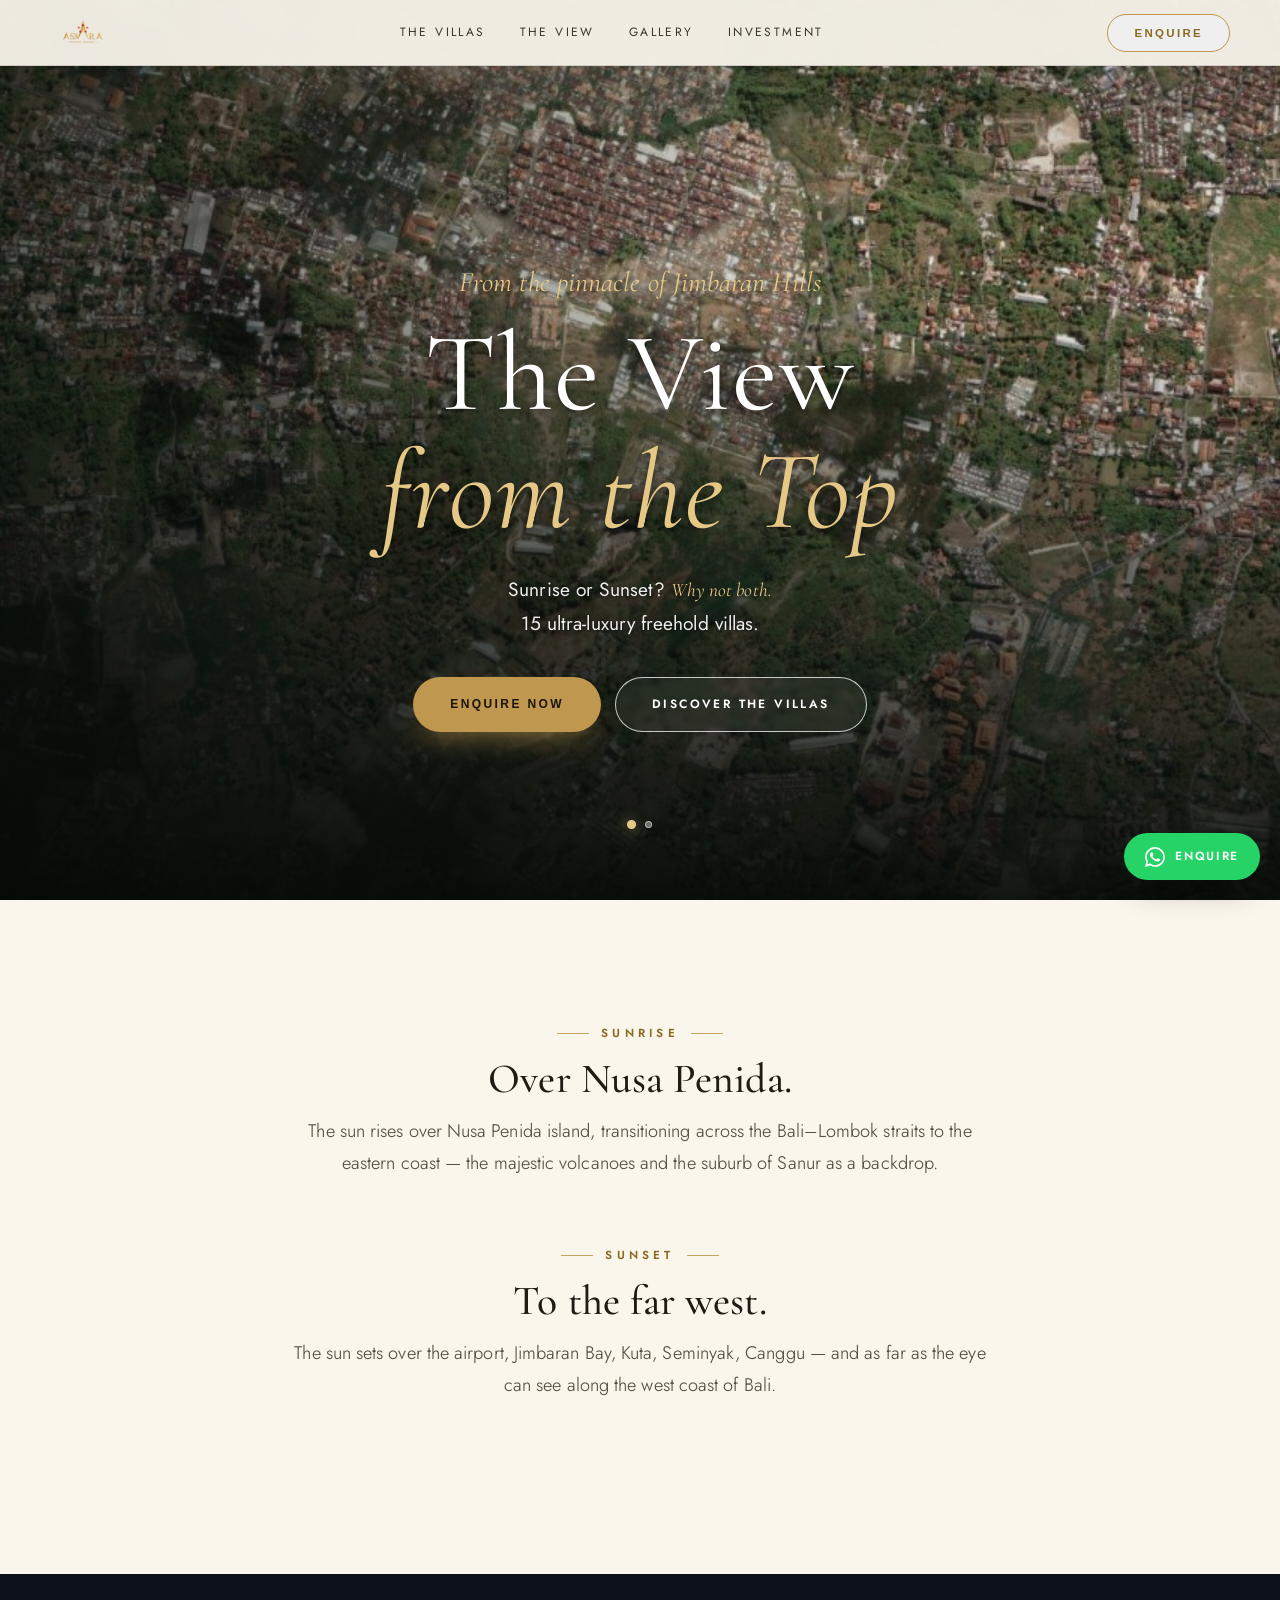
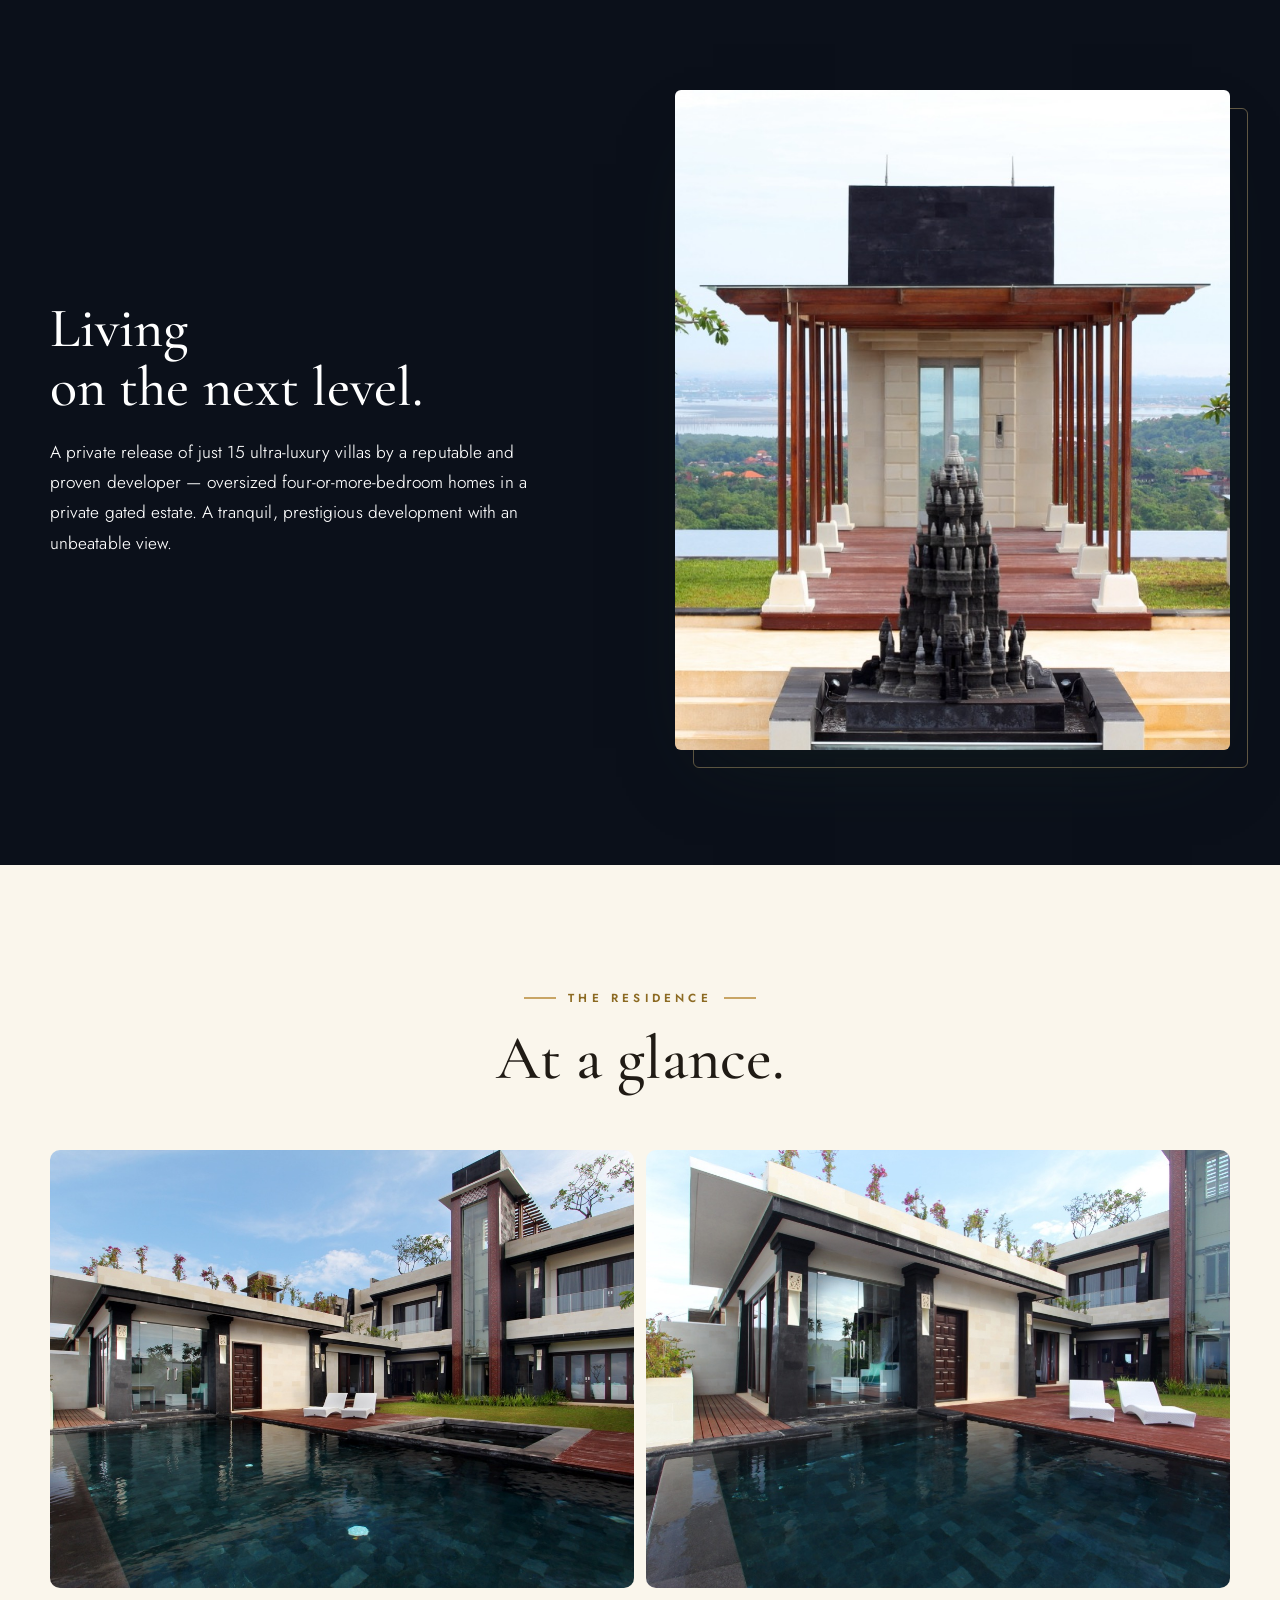
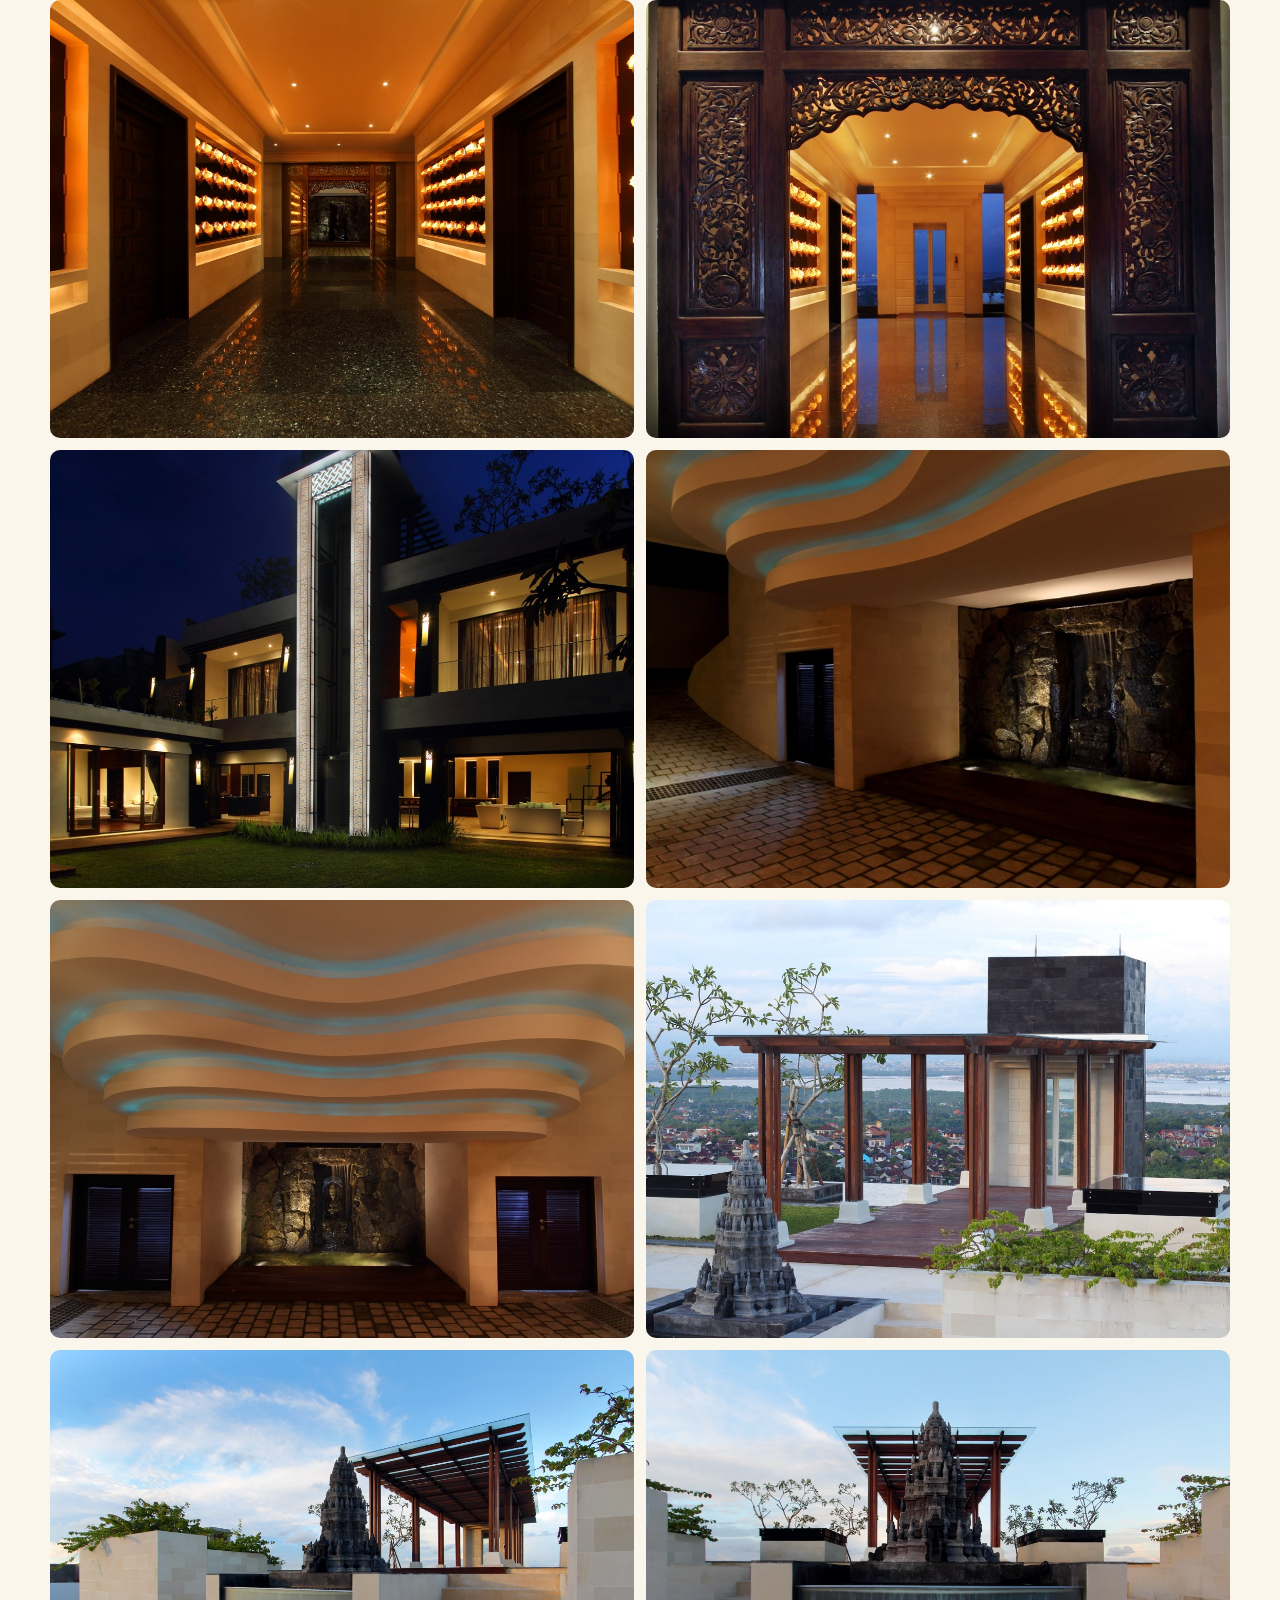
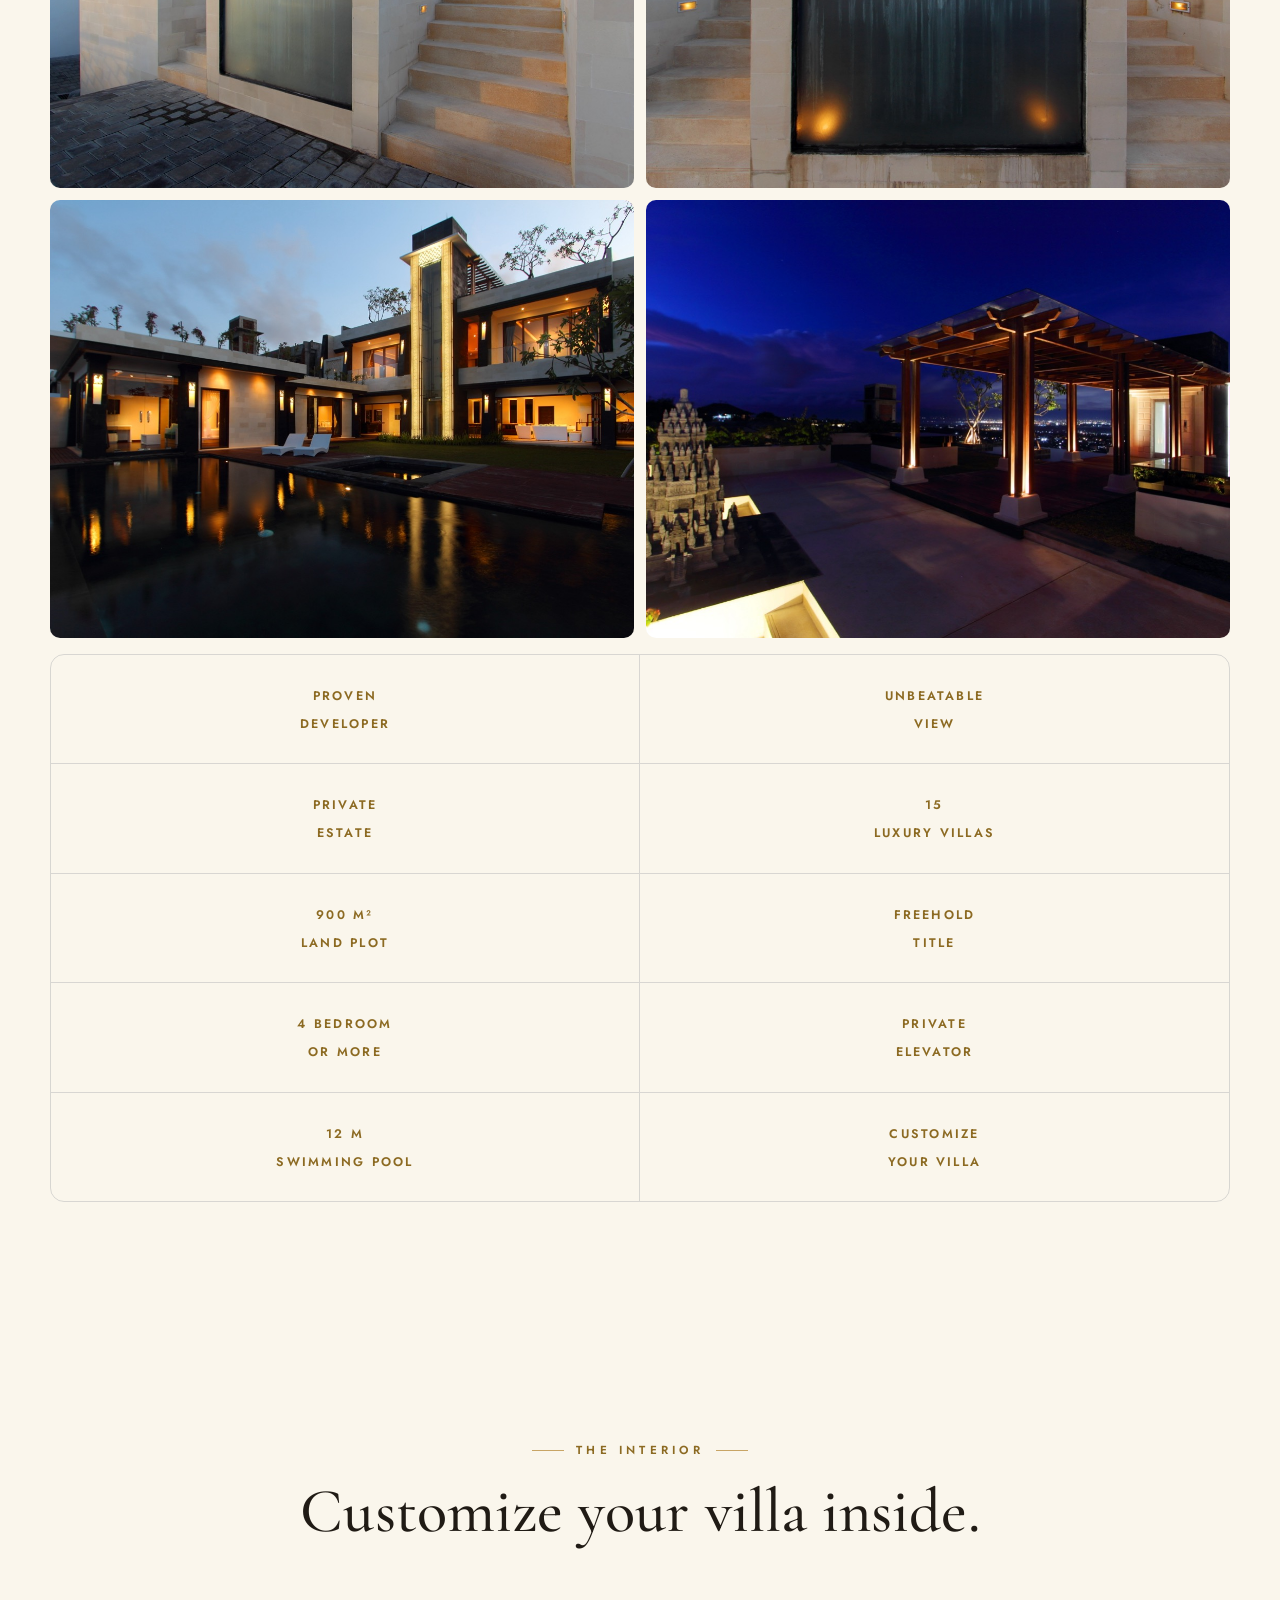
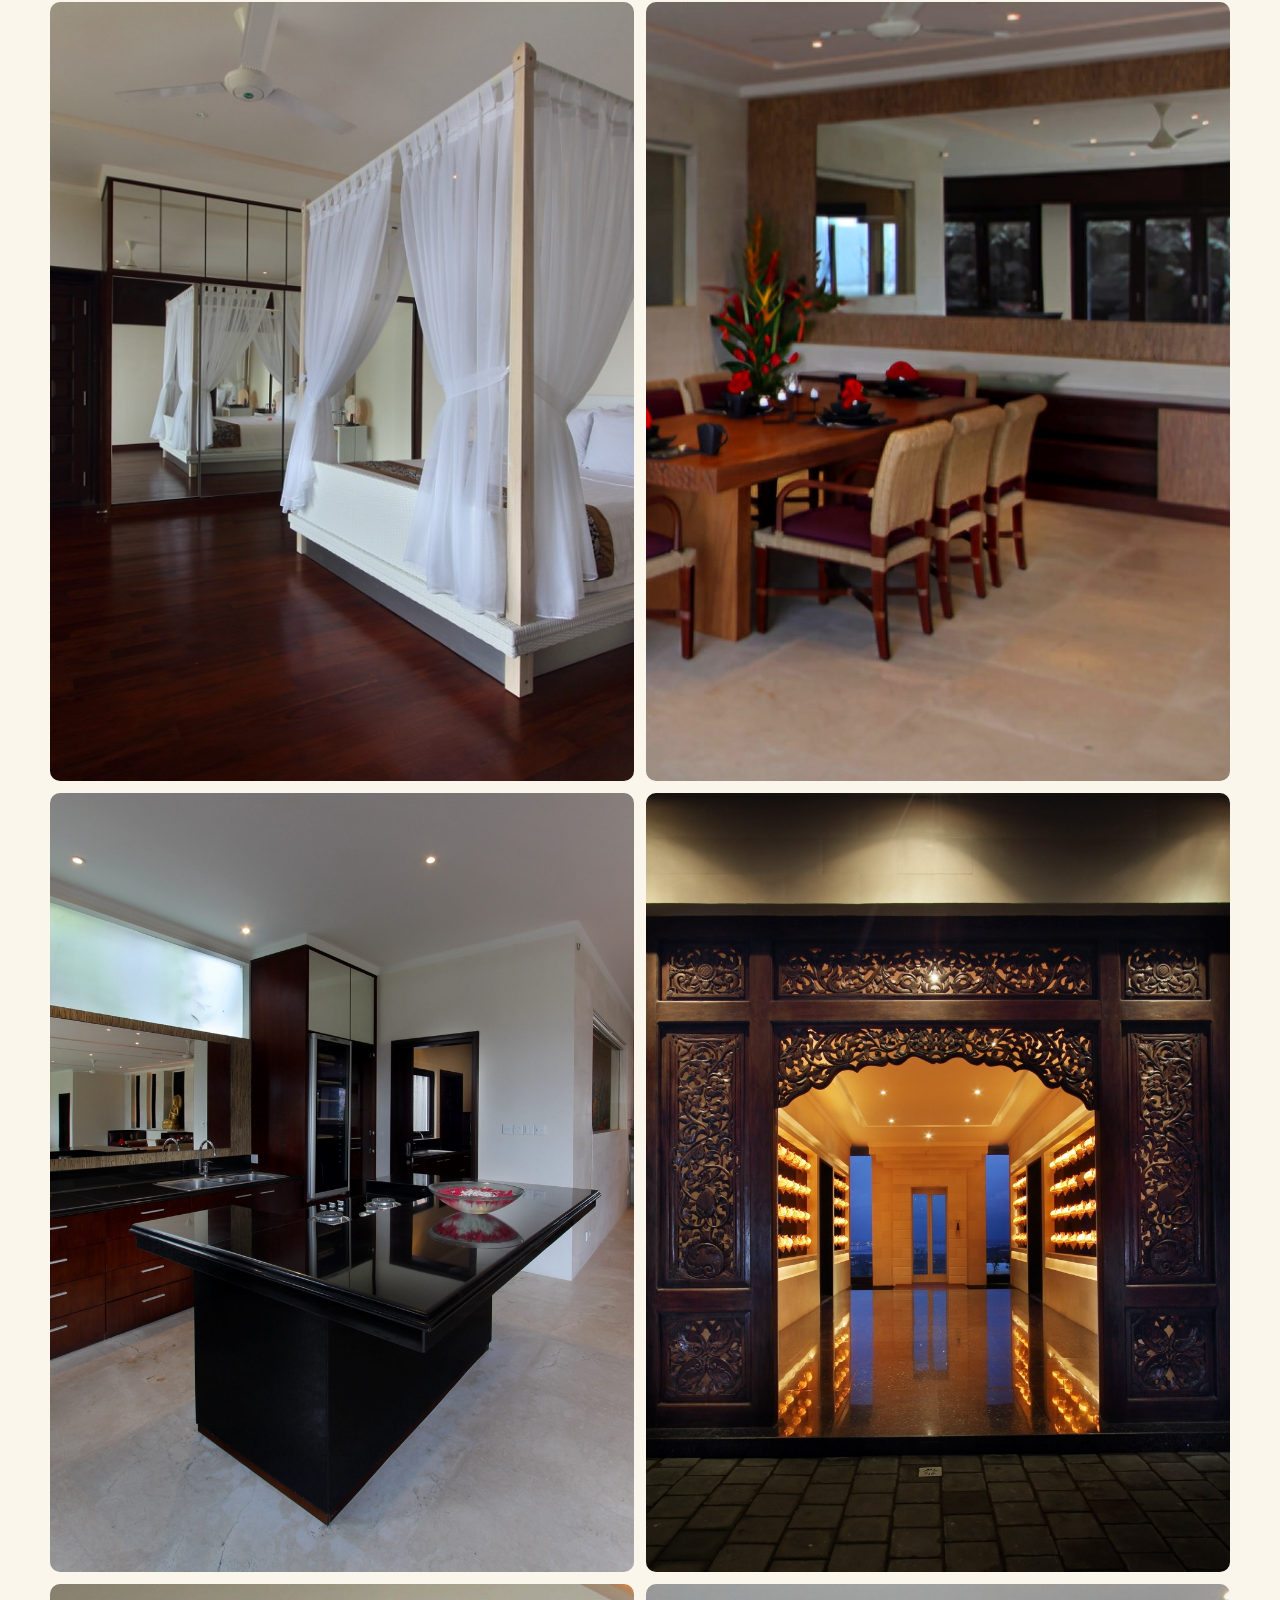
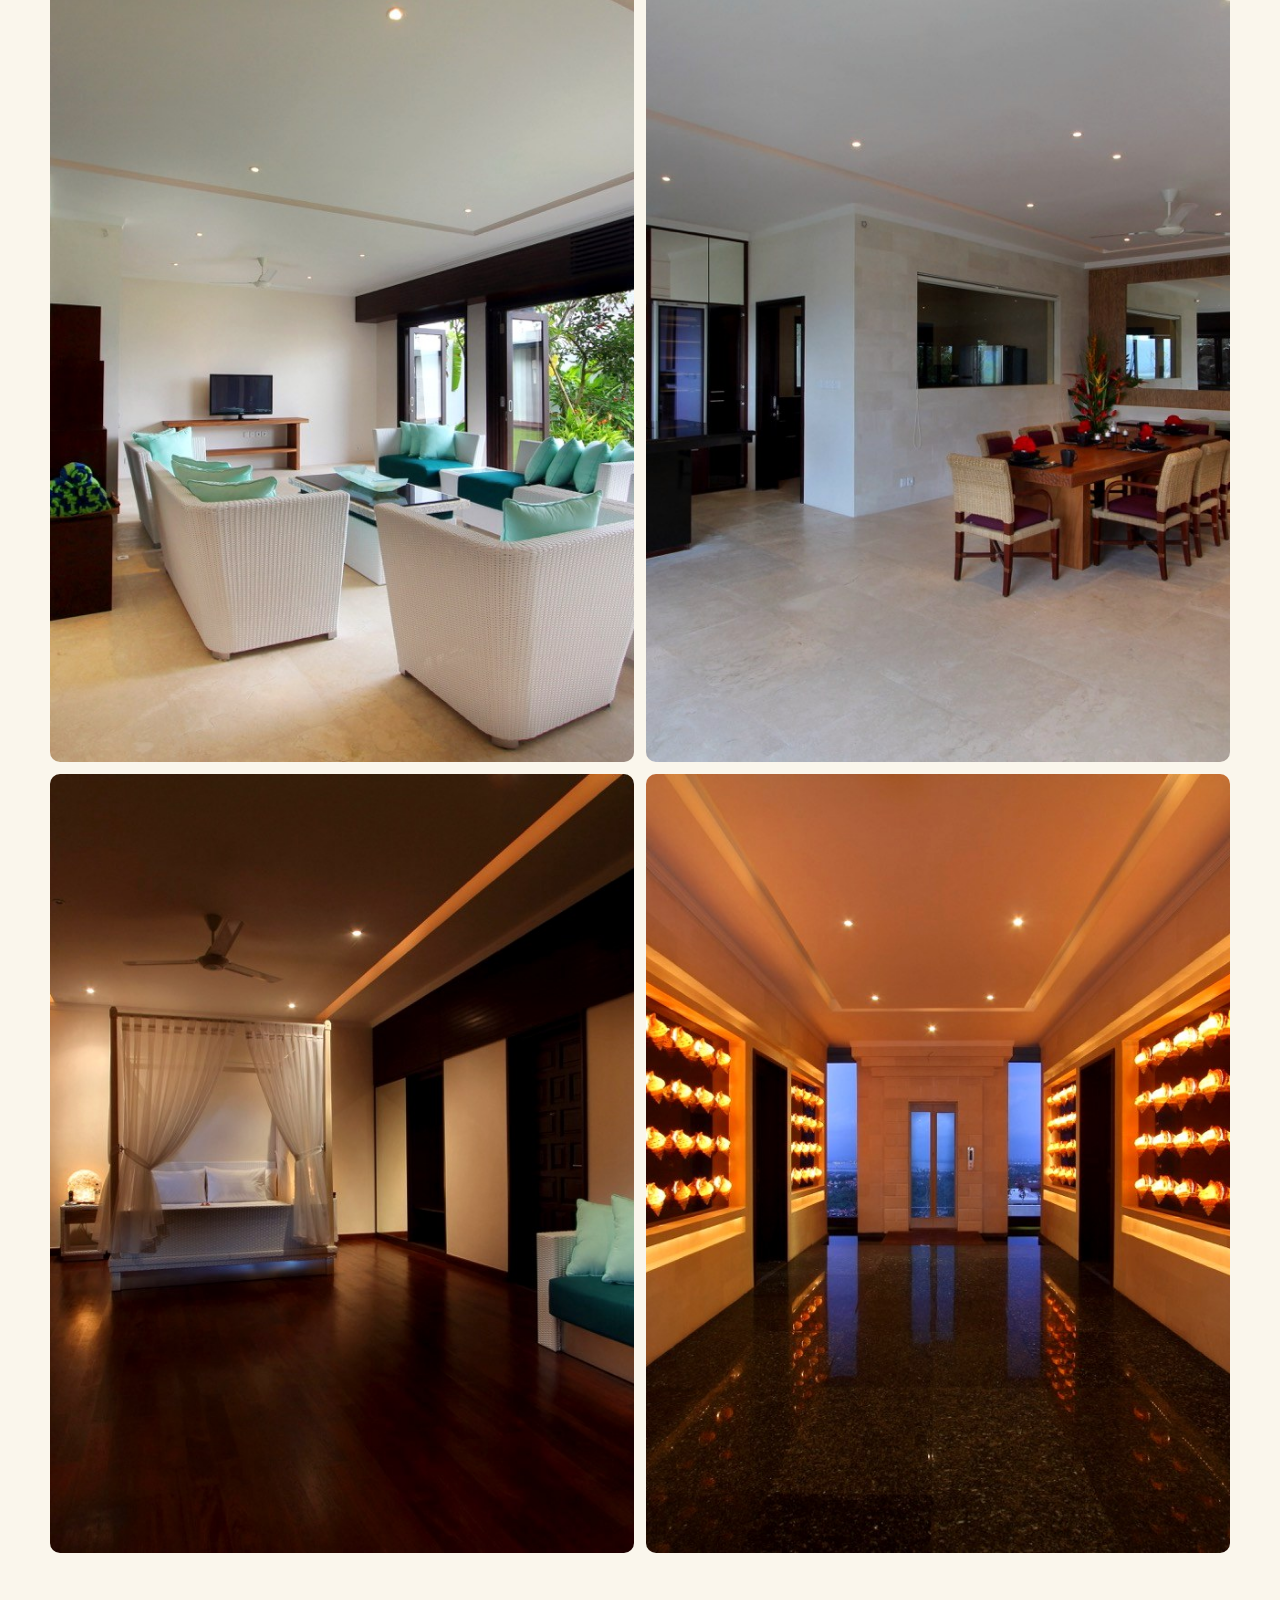
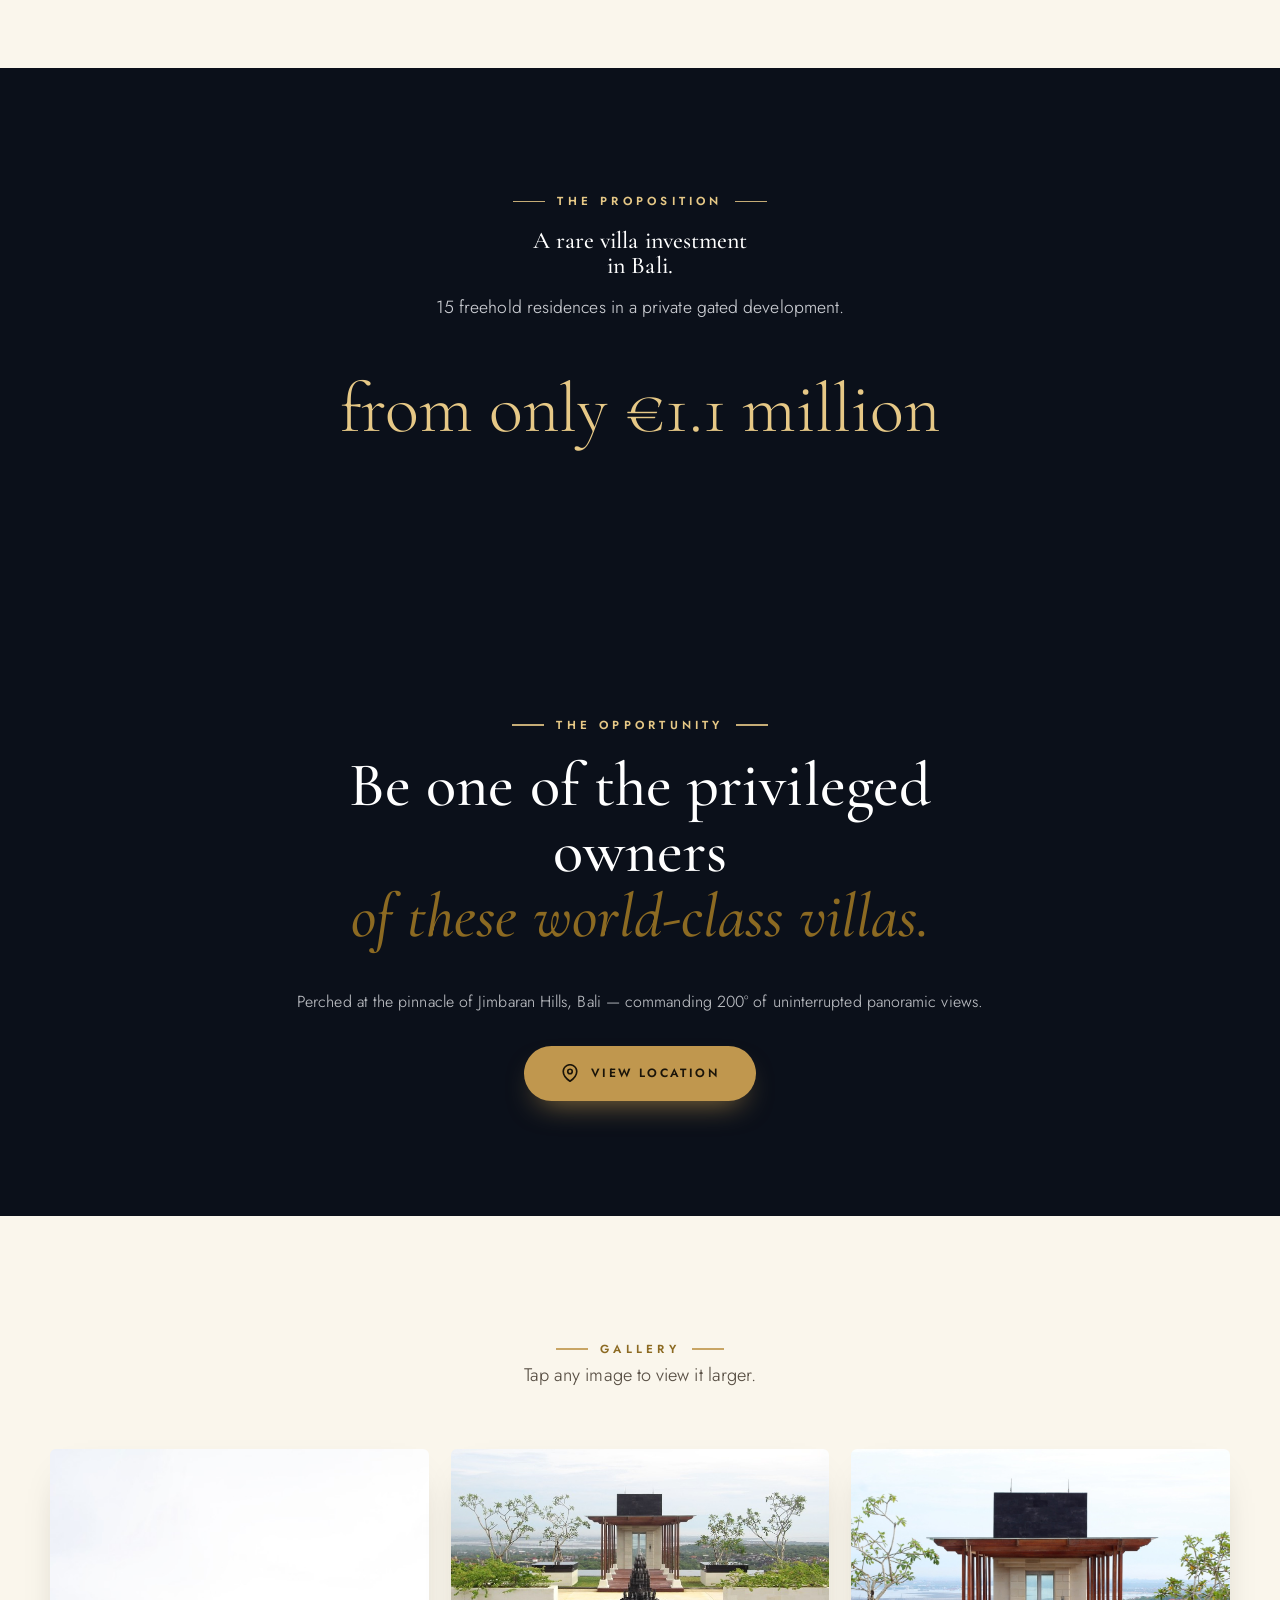
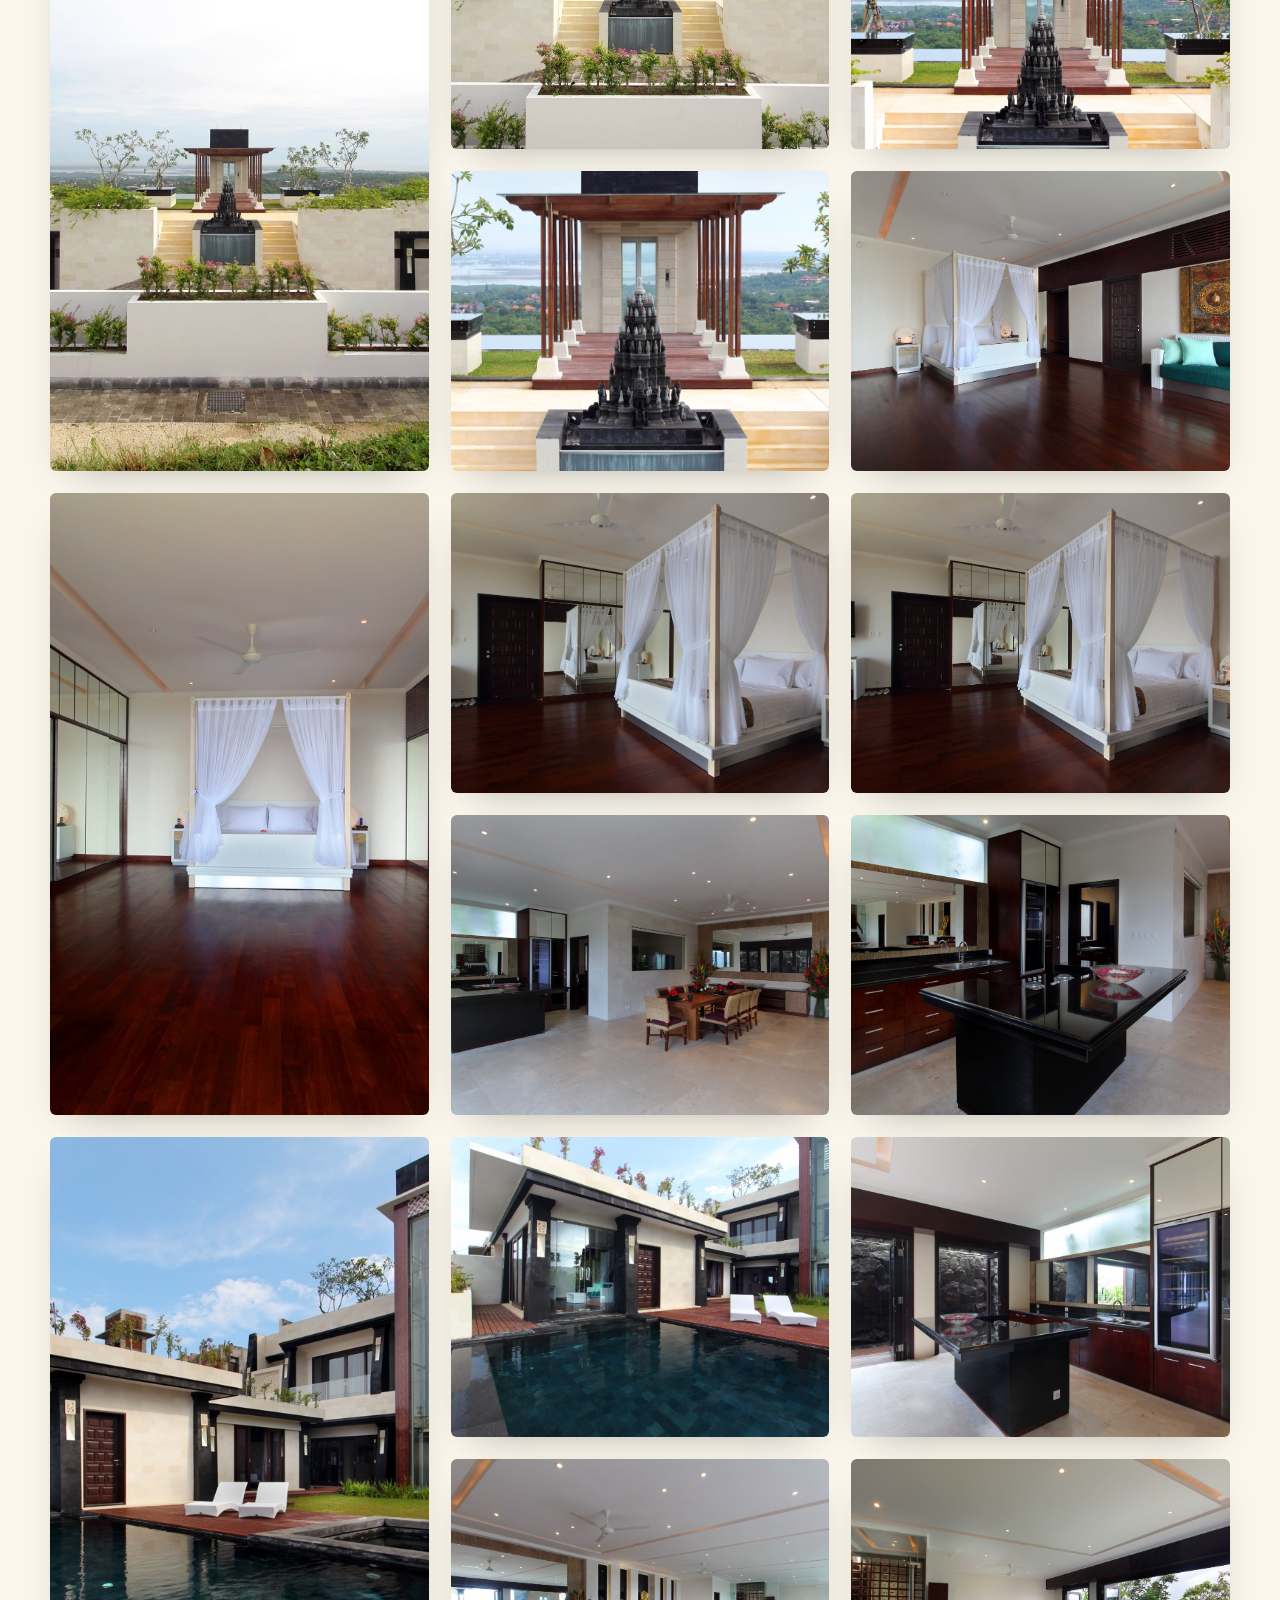
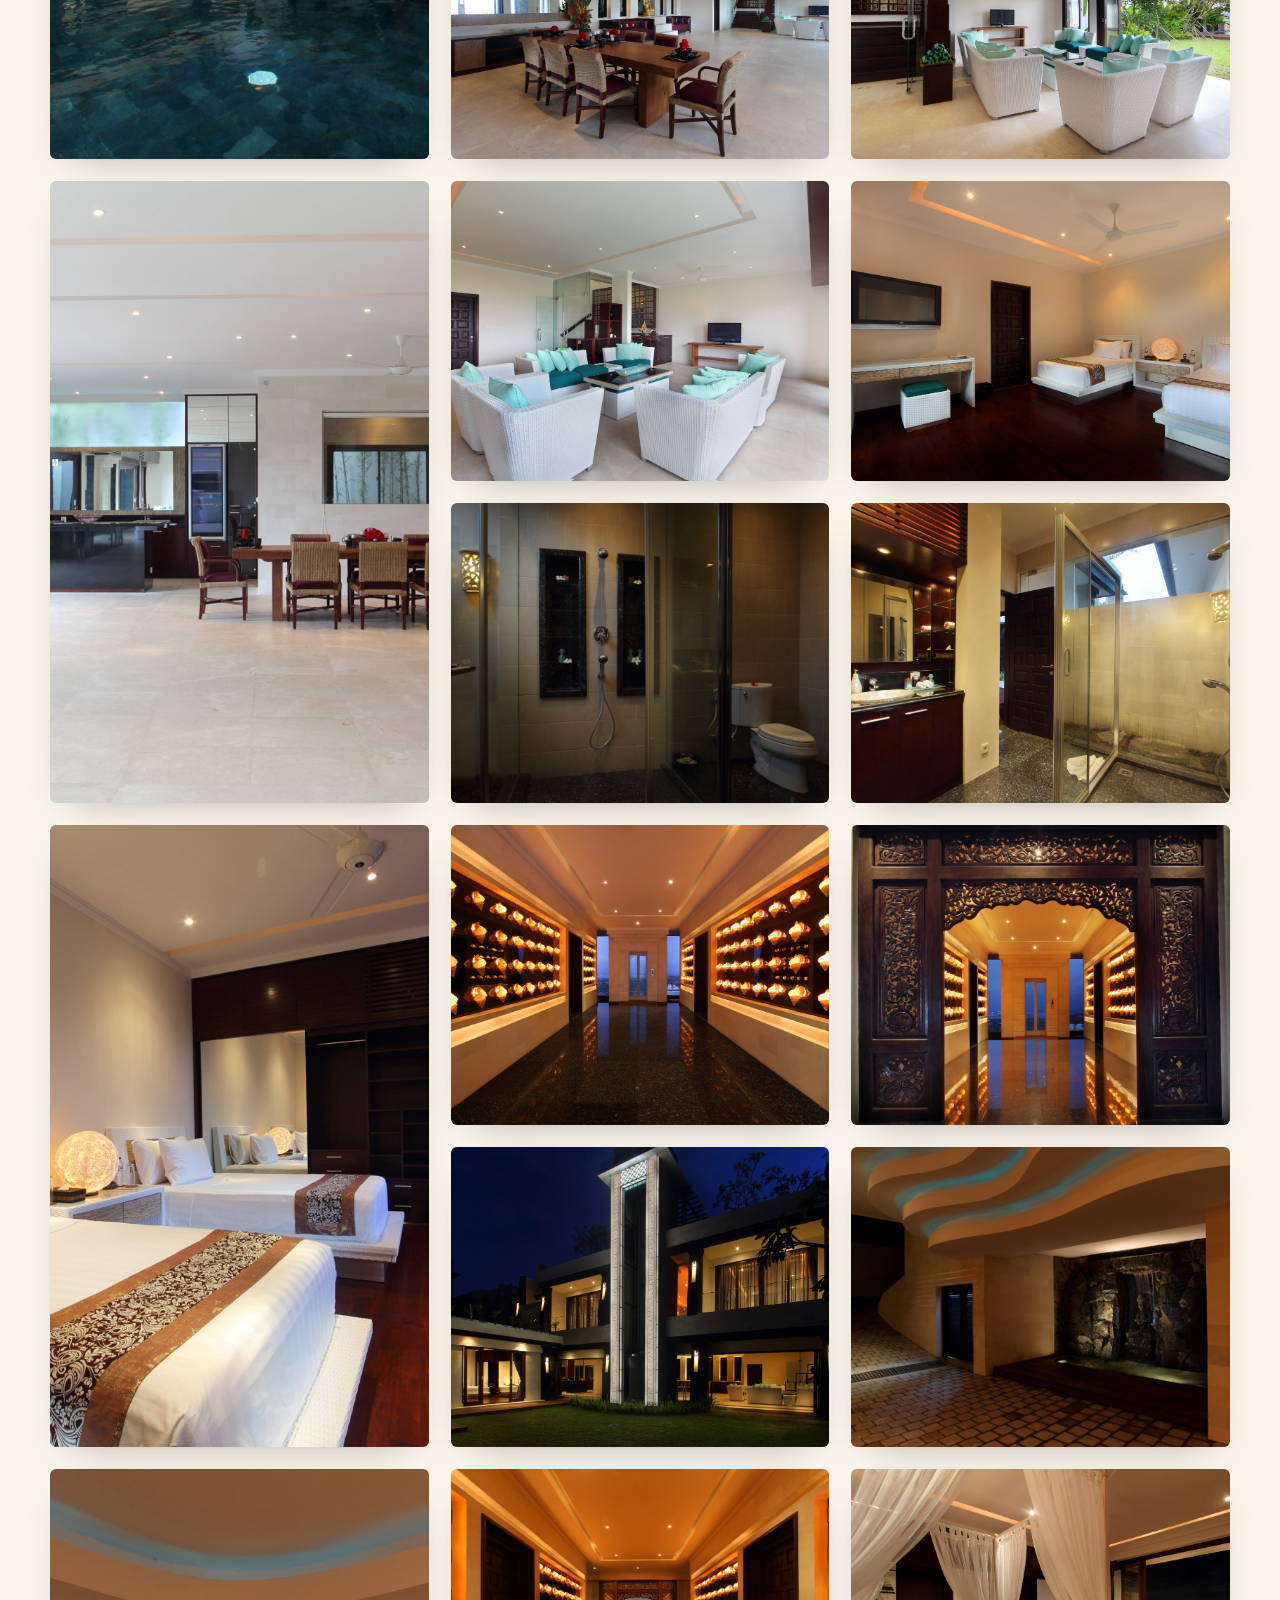
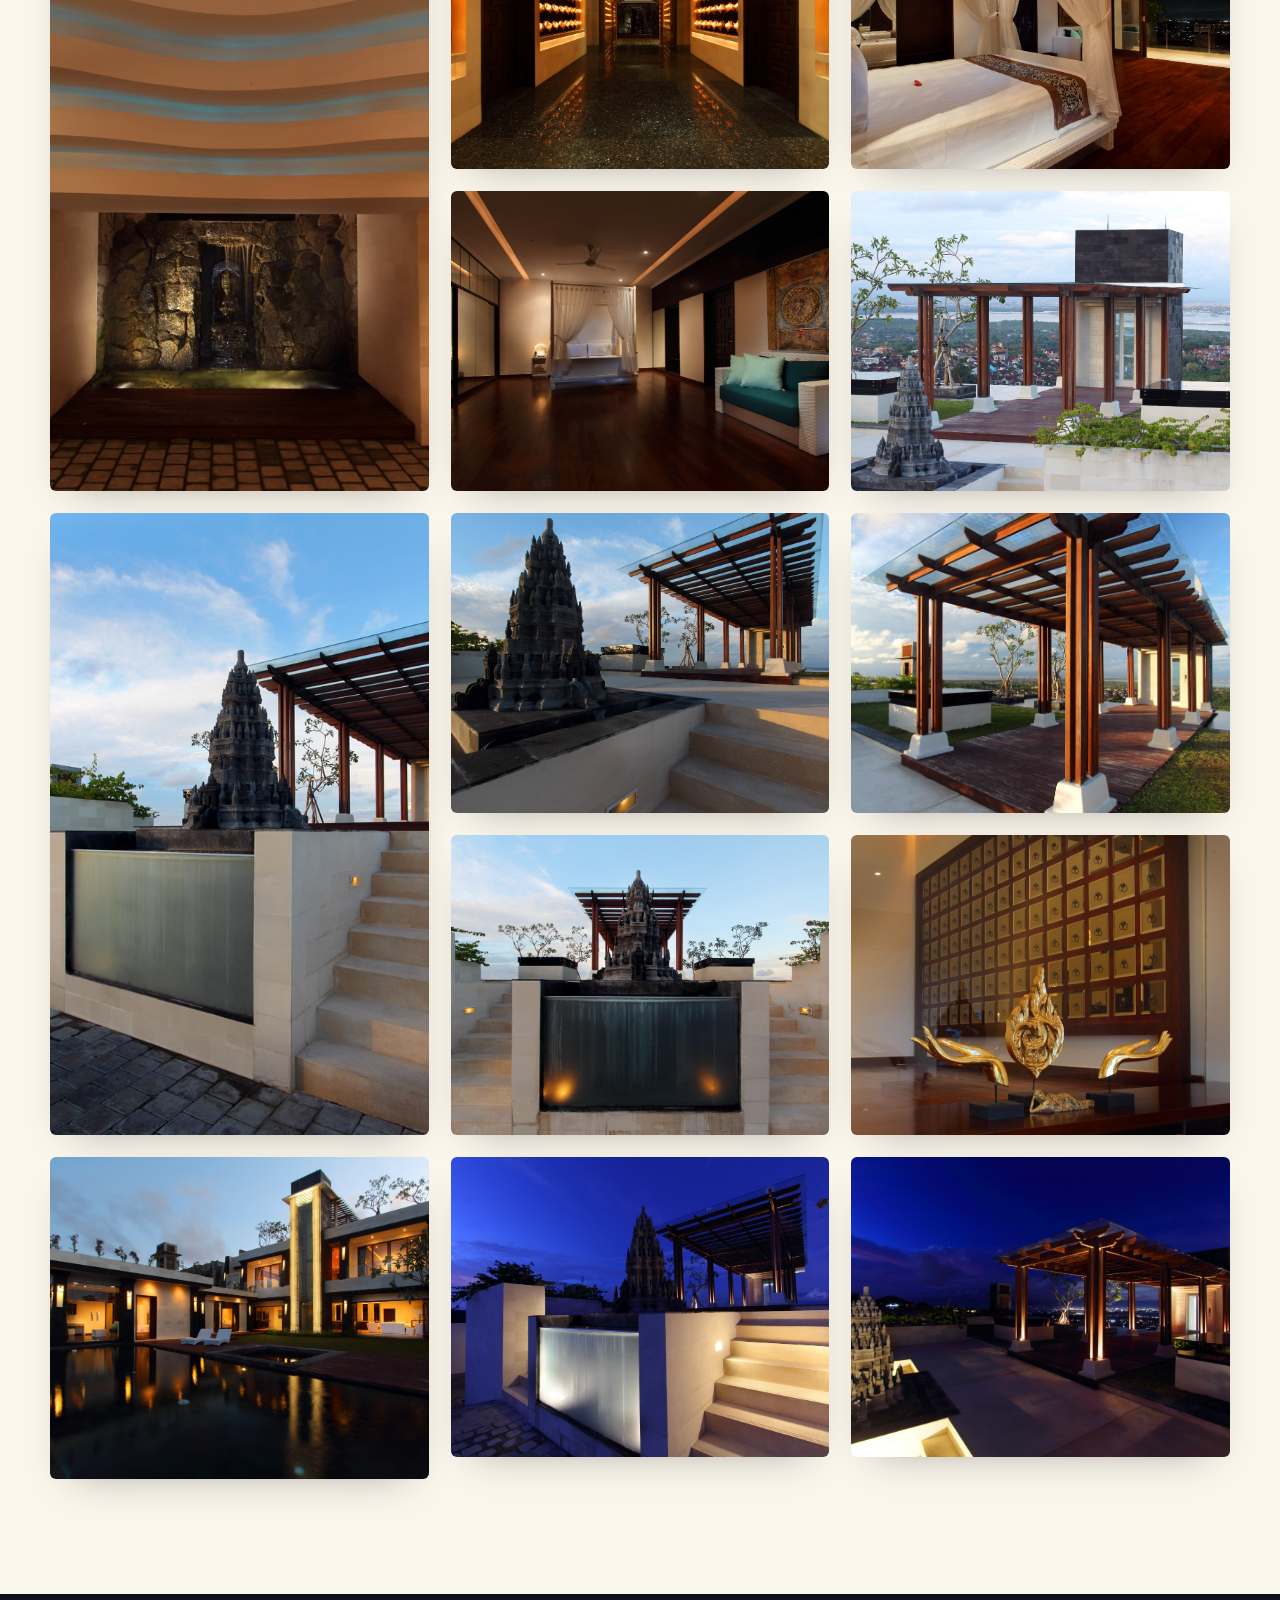
==== index.html @ a2a0811b "initial commit - theasmara v2" ====
<!DOCTYPE html>
<html lang="en">
<head>
<meta charset="UTF-8" />
<meta name="viewport" content="width=device-width, initial-scale=1.0" />
<title>Puncak Asmara — Ultra-Luxury Hilltop Villas, Jimbaran Bali</title>
<meta name="description" content="15 ultra-luxury freehold villas at the pinnacle of Jimbaran Hills, Bali. A 200° uninterrupted vista from sunrise to sunset. From €1.1 million." />
<link rel="preconnect" href="https://fonts.googleapis.com" />
<link rel="preconnect" href="https://fonts.gstatic.com" crossorigin />
<link href="https://fonts.googleapis.com/css2?family=Cormorant+Garamond:ital,wght@0,400;0,500;0,600;1,400;1,500&family=Jost:wght@300;400;500;600&display=swap" rel="stylesheet" />
<style>/* ===========================================================
   Puncak Asmara — site stylesheet  v2 (elevated)
   Tropical-luxury: warm ivory + deep emerald + refined gold.
   Designed for maximum legibility and depth.
   =========================================================== */
:root{
  --ivory:#faf6ec; --cream:#f1e9d9; --sand:#e7dcc6;
  --deep:#15251d; --deep-2:#1d3329;            /* emerald bands */
  --ink:#201b15; --muted:#574e43;              /* darker = more legible */
  --line:rgba(32,27,21,.14);
  --gold:#c0974e; --gold-deep:#8c6a22;         /* eyebrows / accents on light */
  --gold-light:#e6c886;                        /* gold on dark */
  --cream-dim:rgba(248,243,233,.84);
  --shadow-s:0 16px 40px -24px rgba(32,27,21,.42);
  --shadow-l:0 36px 80px -38px rgba(20,37,29,.55);
  --maxw:1240px; --nav-h:74px; --ease:cubic-bezier(.22,.8,.2,1);
}
*{box-sizing:border-box;margin:0;padding:0}
html{scroll-behavior:smooth;-webkit-text-size-adjust:100%;scroll-padding-top:80px}
body{font-family:'Jost',system-ui,sans-serif;font-weight:330;color:var(--ink);
  background:var(--ivory);line-height:1.75;-webkit-font-smoothing:antialiased;letter-spacing:.005em;overflow-x:hidden}
img{max-width:100%;display:block}
a{color:inherit;text-decoration:none}
h1,h2,h3,h4,.serif{font-family:'Cormorant Garamond',Georgia,serif;font-weight:500;line-height:1.05}
.italic{font-style:italic;color:var(--gold-deep)}
.wrap{max-width:var(--maxw);margin:0 auto;padding:0 30px}
.muted{color:var(--muted)}
section{padding:clamp(70px,9vw,134px) 0}
.center{text-align:center}

/* eyebrow — number + label, high-contrast gold */
.eyebrow{display:inline-flex;align-items:center;gap:12px;font-family:'Jost',sans-serif;font-size:.73rem;
  letter-spacing:.36em;text-transform:uppercase;color:var(--gold-deep);font-weight:600}
.eyebrow::before{content:'';width:32px;height:1.5px;background:var(--gold);opacity:.85}
.eyebrow.c{justify-content:center}
.eyebrow.c::after{content:'';width:32px;height:1.5px;background:var(--gold);opacity:.85}
.on-dark .eyebrow,.eyebrow.light{color:var(--gold-light)}
.on-dark .eyebrow::before,.on-dark .eyebrow::after,.eyebrow.light::before,.eyebrow.light::after{background:var(--gold-light)}

/* ---- Buttons ---- */
.btn{display:inline-flex;align-items:center;gap:10px;padding:16px 36px;border-radius:999px;font-size:.75rem;
  letter-spacing:.2em;text-transform:uppercase;font-weight:600;transition:.45s var(--ease);cursor:pointer;
  border:1.5px solid transparent}
.btn-gold{background:var(--gold);color:#1a1409;box-shadow:0 14px 30px -14px rgba(192,151,78,.8)}
.btn-gold:hover{background:#cda559;transform:translateY(-3px);box-shadow:0 20px 40px -16px rgba(192,151,78,.9)}
.btn-line{border-color:var(--ink);color:var(--ink)}
.btn-line:hover{background:var(--ink);color:var(--ivory);transform:translateY(-3px)}
.btn-light{border-color:rgba(255,255,255,.75);color:#fff;background:rgba(255,255,255,.06);backdrop-filter:blur(2px)}
.btn-light:hover{background:#fff;color:var(--ink);transform:translateY(-3px)}

/* ---- Nav ---- */
.nav{position:fixed;top:0;left:0;right:0;z-index:100;height:var(--nav-h);display:flex;align-items:center;transition:.45s var(--ease)}
.nav:not(.solid)::before{content:'';position:absolute;inset:0;z-index:-1;pointer-events:none;
  background:linear-gradient(180deg,rgba(6,11,8,.6) 0%,rgba(6,11,8,.28) 55%,transparent 100%)}
.nav .wrap{display:flex;align-items:center;justify-content:space-between;width:100%}
.nav .brand{font-family:'Cormorant Garamond',serif;font-size:1.45rem;letter-spacing:.22em;text-transform:uppercase;color:#fff;font-weight:500}
.nav .links{display:flex;align-items:center;gap:34px}
.nav .links a{font-size:.75rem;letter-spacing:.2em;text-transform:uppercase;color:#fff;opacity:.92;position:relative;padding:5px 0;font-weight:400;transition:.3s}
.nav .links a::after{content:'';position:absolute;left:0;bottom:-1px;width:0;height:1.5px;background:var(--gold-light);transition:.4s var(--ease)}
.nav .links a:hover::after,.nav .links a.active::after{width:100%}
.nav .links a:hover{opacity:1}
.nav .cta{padding:12px 26px;border:1.5px solid rgba(255,255,255,.6);border-radius:999px;color:#fff;font-size:.72rem;letter-spacing:.2em;text-transform:uppercase;font-weight:600;transition:.4s}
.nav .cta:hover{background:#fff;color:var(--ink)}
.nav .burger{display:none;flex-direction:column;gap:5px;background:none;border:0;cursor:pointer;padding:8px}
.nav .burger span{width:27px;height:2px;background:#fff;border-radius:2px;transition:.3s}
.nav.solid{background:rgba(250,246,236,.94);backdrop-filter:blur(14px);border-bottom:1px solid var(--line);height:66px}
.nav.solid .brand{color:var(--ink)}
.nav.solid .brand img{filter:none}
.nav.solid .links a{color:var(--ink);opacity:.88}
.nav.solid .links a:hover{opacity:1}
.nav.solid .links a::after{background:var(--gold)}
.nav.solid .cta{border-color:var(--gold);color:var(--gold-deep)}
.nav.solid .cta:hover{background:var(--gold);color:#1a1409}
.nav.solid .burger span{background:var(--ink)}
.nav .brand img{height:44px;width:auto;object-fit:contain;display:block;filter:brightness(0) invert(1);transition:filter .45s var(--ease)}

.mobile-menu{position:fixed;inset:0;z-index:99;background:var(--deep);display:flex;flex-direction:column;align-items:center;
  justify-content:center;gap:24px;opacity:0;pointer-events:none;transition:.45s var(--ease)}
.mobile-menu.open{opacity:1;pointer-events:auto}
.mobile-menu a{color:var(--ivory);font-family:'Cormorant Garamond',serif;font-size:2.1rem}
.mobile-menu a.active{color:var(--gold-light)}
.mobile-menu .sub{font-family:'Jost',sans-serif;font-size:.8rem;letter-spacing:.3em;text-transform:uppercase;color:var(--gold-light);margin-bottom:6px}

/* ---- Hero ---- */
.hero{position:relative;min-height:100vh;display:flex;flex-direction:column;justify-content:center;color:#fff;overflow:hidden;padding-bottom:0}
.hero .media{position:absolute;inset:0;z-index:0}
.hero .media img,.hero .media video{width:100%;height:100%;object-fit:cover}
/* ---- Hero Video Slider ---- */
.hero-slider{position:absolute;inset:0;z-index:0}
.hero-slide{position:absolute;inset:0;opacity:0;transition:opacity 1.8s cubic-bezier(.4,0,.2,1);pointer-events:none}
.hero-slide.active{opacity:1;pointer-events:auto}
.hero-slide video{width:100%;height:100%;object-fit:cover;display:block}
.hero-dots{position:absolute;bottom:72px;left:50%;transform:translateX(-50%);z-index:3;display:flex;gap:10px;align-items:center}
.hero-dot{width:7px;height:7px;border-radius:50%;background:rgba(255,255,255,.38);border:1.5px solid rgba(255,255,255,.5);cursor:pointer;transition:.4s cubic-bezier(.4,0,.2,1);padding:0}
.hero-dot.active{background:var(--gold-light);border-color:var(--gold-light);transform:scale(1.3);box-shadow:0 0 10px rgba(230,200,134,.6)}
.hero-dot:hover:not(.active){background:rgba(255,255,255,.65);transform:scale(1.15)}
.hero-videos{display:grid;grid-template-columns:1fr 1fr;gap:22px;width:100%;position:absolute;inset:0;z-index:0}
.hero-videos .vid{position:relative;overflow:hidden;border-radius:0}
.hero-videos .vid video{width:100%;height:100%;object-fit:cover;position:absolute;inset:0}
.hero-gradient{position:absolute;inset:0;z-index:1;background:linear-gradient(180deg,#d4e6f7 0%,#a8c8e8 15%,#4a6d8f 40%,#1a2840 70%,#080c12 100%);pointer-events:none}
.hero .media img{animation:kenburns 30s ease-in-out infinite alternate}
@keyframes kenburns{from{transform:scale(1.012)}to{transform:scale(1.05)}}
@media(prefers-reduced-motion:reduce){.hero .media img{animation:none}}
.hero::after{content:'';position:absolute;inset:0;z-index:1;
  background:
    linear-gradient(180deg,rgba(9,15,11,.34) 0%,rgba(9,15,11,.04) 30%,rgba(7,13,9,.5) 64%,rgba(5,10,7,.95) 100%),
    linear-gradient(70deg,rgba(7,13,9,.82) 0%,rgba(7,13,9,.36) 38%,rgba(7,13,9,0) 64%),
    radial-gradient(130% 120% at 50% 0%,rgba(230,200,134,.1),transparent 55%)}
.hero .wrap{position:relative;z-index:2}
.hero .pre{font-family:'Cormorant Garamond',serif;font-style:italic;font-size:clamp(1.3rem,2.7vw,1.85rem);color:var(--gold-light);text-shadow:0 2px 18px rgba(0,0,0,.6)}
.hero h1{font-size:clamp(3.1rem,8.8vw,7rem);font-weight:400;letter-spacing:.005em;margin:.08em 0 .26em;
  text-shadow:0 2px 8px rgba(0,0,0,.45),0 6px 60px rgba(0,0,0,.65);max-width:15ch}
.hero p{max-width:580px;font-size:clamp(1rem,1.4vw,1.16rem);color:#fff;font-weight:400;text-shadow:0 1px 4px rgba(0,0,0,.7),0 2px 22px rgba(0,0,0,.75)}
.hero .actions{display:flex;flex-wrap:wrap;gap:15px;margin-top:34px}


/* ===== Page-1 intro hero: white -> light blue -> navy -> near-black ===== */
.intro{position:relative;min-height:100vh;display:flex;flex-direction:column;align-items:center;justify-content:center;text-align:center;
  background:linear-gradient(180deg,#d4e6f7 0%,#a8c8e8 15%,#4a6d8f 40%,#1a2840 70%,#080c12 100%);padding:clamp(80px,12vh,140px) 26px clamp(60px,8vh,90px)}
.intro .logo{display:flex;flex-direction:column;align-items:center;gap:6px;margin-bottom:10px}
.intro .logo .mark{font-family:'Cormorant Garamond',serif;letter-spacing:.32em;text-transform:uppercase;font-size:1.7rem;color:#16233f}
.intro .logo .tag{font-size:.6rem;letter-spacing:.42em;text-transform:uppercase;color:var(--gold-deep);font-weight:600}
.intro .logo .placeholder{border:1px dashed rgba(22,35,63,.35);border-radius:999px;padding:7px 16px;font-size:.62rem;letter-spacing:.2em;text-transform:uppercase;color:#56627b;margin-bottom:4px}
.intro h1{font-size:clamp(3rem,7.5vw,5.6rem);color:#16233f;max-width:17ch;margin:20px auto 16px;font-weight:400;line-height:1.12}
.intro .sub{color:#36425c;max-width:600px;font-size:clamp(1rem,1.5vw,1.2rem)}
.intro .videos{display:grid;grid-template-columns:1fr 1fr;gap:26px;width:100%;max-width:1040px;margin-top:26px}
.intro .vid{aspect-ratio:16/9;border-radius:12px;overflow:hidden;position:relative;background:#0a0f18;
  box-shadow:0 36px 70px -34px rgba(5,8,14,.7);display:flex;align-items:center;justify-content:center}
.intro .vid video{width:100%;height:100%;object-fit:cover;display:block}
.intro .vid .vlabel{color:rgba(255,255,255,.62);font-size:.68rem;letter-spacing:.22em;text-transform:uppercase;
  border:1px dashed rgba(255,255,255,.3);padding:9px 16px;border-radius:999px;text-align:center;line-height:1.5}
@media(max-width:760px){
  .intro .videos{grid-template-columns:1fr;gap:22px}
  .intro .vid{min-height:56vw;border-radius:0}
  .intro{padding:100px 0 0}
  .intro h1{font-size:clamp(2.3rem,9.5vw,3.2rem);padding:0 20px;margin:14px auto 10px}
  .intro .sub{font-size:clamp(.9rem,4vw,1.1rem);padding:0 20px;margin-bottom:2px}
  .intro h2{font-size:clamp(1.4rem,6vw,2rem)!important;padding:0 20px}
  .intro .logo img{height:80px!important}
  .glance-grid{grid-template-columns:1fr 1fr!important;gap:8px!important}
  .glance-grid img{border-radius:6px!important}
  .interior-grid{grid-template-columns:1fr 1fr!important;gap:8px!important}
  .interior-grid img{border-radius:6px!important}
  .feature-grid{border-radius:8px!important}
  .feature-grid > div{padding:18px 14px!important;font-size:.85rem}
}

/* dark section */
.dark{background:#0b101a;color:var(--ivory)}
.dark .head h2,.dark h2,.dark h3{color:#fff}
.dark .head p,.dark p{color:rgba(245,247,251,.82)}
.dark .eyebrow{color:var(--gold-light)}
.dark .eyebrow::before,.dark .eyebrow::after{background:var(--gold-light)}
.dark .pill{border-color:rgba(255,255,255,.2);color:var(--gold-light);background:rgba(255,255,255,.04)}
.dark .split .visual::before{border-color:var(--gold-light);opacity:.4}

/* Google map */
.map-embed{width:100%;height:460px;border:0;border-radius:14px;box-shadow:var(--shadow-l);display:block}
@media(max-width:760px){.map-embed{height:320px}}

/* contact quick actions */
.contact-actions{display:flex;flex-wrap:wrap;gap:14px;margin-top:26px}
.cbtn{display:inline-flex;align-items:center;gap:11px;padding:15px 26px;border-radius:999px;font-size:.78rem;letter-spacing:.14em;text-transform:uppercase;font-weight:600;transition:.35s var(--ease)}
.cbtn svg{width:19px;height:19px;flex:none}
.cbtn.mail{background:var(--gold);color:#1a1409}
.cbtn.mail:hover{background:var(--gold-deep);transform:translateY(-2px)}
.cbtn.wa{background:#fff;color:#1a1409}.cbtn.wa svg{fill:#25D366}
.cbtn.wa:hover{transform:translateY(-2px)}

/* ---- Page hero (inner pages) ---- */
.page-hero{min-height:60vh;padding-bottom:7vh}
.page-hero h1{font-size:clamp(2.7rem,6.5vw,4.8rem);max-width:none}
.page-hero p{max-width:600px}
.page-hero .media img{filter:saturate(1.09) contrast(1.05) brightness(1.01)}

/* ---- Reason cards (Investment) ---- */
.reasons{display:grid;grid-template-columns:repeat(2,1fr);gap:22px}
.reason{background:#fff;border:1px solid var(--line);border-radius:14px;padding:38px;box-shadow:var(--shadow-s);transition:.45s var(--ease);position:relative;overflow:hidden}
.reason::before{content:'';position:absolute;left:0;top:0;bottom:0;width:3px;background:var(--gold);transform:scaleY(0);transform-origin:top;transition:.5s var(--ease)}
.reason:hover{transform:translateY(-6px);box-shadow:var(--shadow-l)}
.reason:hover::before{transform:scaleY(1)}
.reason .no{font-family:'Cormorant Garamond',serif;font-size:2.6rem;color:var(--gold);line-height:1}
.reason h3{font-size:1.6rem;margin:6px 0 9px}
.reason p{color:var(--muted);font-size:.99rem}
@media(max-width:760px){.reasons{grid-template-columns:1fr}}

/* ---- Gallery (full grid) ---- */
.grid-gallery{display:grid;grid-template-columns:repeat(3,1fr);gap:22px}
.grid-gallery .lb-trigger{position:relative;height:300px;border-radius:6px;overflow:hidden;box-shadow:var(--shadow-s);
  cursor:zoom-in;border:0;padding:0;background:none;display:block;width:100%}
.grid-gallery img{width:100%;height:100%;object-fit:cover;transition:transform 1.1s var(--ease)}
.grid-gallery .lb-trigger:hover img{transform:scale(1.07)}
.grid-gallery .lb-trigger.tall{grid-row:span 2;height:auto}
@media(max-width:760px){.grid-gallery{grid-template-columns:repeat(2,1fr)}.grid-gallery .lb-trigger{height:42vw}.grid-gallery .lb-trigger.tall{grid-row:span 1}}

/* ---- Contact details ---- */
.cdetails{border-top:1px solid var(--line)}
.cdetails .row{display:flex;justify-content:space-between;gap:20px;padding:18px 0;border-bottom:1px solid var(--line)}
.cdetails .k{font-size:.72rem;letter-spacing:.2em;text-transform:uppercase;color:var(--gold-deep);font-weight:600;align-self:center}
.cdetails .v{text-align:right}
.inline-form{display:flex;flex-direction:column;gap:13px}
.inline-form input,.inline-form textarea{font-family:'Jost',sans-serif;font-weight:330;font-size:1rem;padding:14px 16px;
  border:1.5px solid var(--line);border-radius:10px;background:#fff;color:var(--ink);transition:.3s}
.inline-form input:focus,.inline-form textarea:focus{outline:none;border-color:var(--gold);box-shadow:0 0 0 3px rgba(192,151,78,.16)}
.inline-form textarea{min-height:110px;resize:vertical}

/* ---- Section heading ---- */
.head{max-width:780px;margin-bottom:58px}
.head.c{margin-left:auto;margin-right:auto;text-align:center}
.head h2{font-size:clamp(2.5rem,5.4vw,3.9rem);margin:18px 0 18px}
.head p{font-size:1.14rem;color:var(--muted)}

/* ---- Split ---- */
.split{display:grid;grid-template-columns:1fr 1fr;gap:70px;align-items:center}
.split .visual{position:relative}
.split .visual::before{content:'';position:absolute;inset:18px -18px -18px 18px;border:1.5px solid var(--gold);
  border-radius:6px;z-index:0;opacity:.55}
.split .img{position:relative;z-index:1;height:min(76vh,660px);border-radius:6px;overflow:hidden;box-shadow:var(--shadow-l)}
.split .img img{width:100%;height:100%;object-fit:cover;transition:transform 1.3s var(--ease)}
.split .visual:hover .img img{transform:scale(1.06)}
.split h2{font-size:clamp(2.3rem,4.8vw,3.5rem);margin:18px 0 20px}
.split p{color:var(--muted);font-size:1.08rem;max-width:480px}
.pill-row{display:flex;flex-wrap:wrap;gap:11px;margin-top:28px}
.pill{border:1.5px solid var(--line);border-radius:999px;padding:9px 18px;font-size:.72rem;letter-spacing:.16em;
  text-transform:uppercase;color:var(--gold-deep);font-weight:600;background:rgba(255,255,255,.4)}

/* ---- Stats (emerald) ---- */
.band{background:var(--deep);color:var(--ivory);position:relative}
.band::before{content:'';position:absolute;inset:0;background:radial-gradient(120% 100% at 50% 0%,rgba(230,200,134,.08),transparent 60%)}
.stats{position:relative;display:grid;grid-template-columns:repeat(4,1fr);gap:28px;text-align:center}
.stat .n{font-family:'Cormorant Garamond',serif;font-size:clamp(2.6rem,5.2vw,3.9rem);color:var(--gold-light);line-height:1;font-weight:500}
.stat .l{font-size:.73rem;letter-spacing:.24em;text-transform:uppercase;color:var(--cream-dim);margin-top:12px;font-weight:400}
.stat{position:relative}
.stat+.stat::before{content:'';position:absolute;left:0;top:50%;transform:translateY(-50%);height:58px;width:1px;background:rgba(230,200,134,.26)}

/* ---- Strip ---- */
.duo{display:grid;grid-template-columns:1fr 1fr;gap:24px}
.strip{display:grid;grid-template-columns:repeat(4,1fr);gap:24px}
.strip a,.strip .lb-trigger{position:relative;height:320px;border-radius:6px;overflow:hidden;box-shadow:var(--shadow-s);cursor:zoom-in;display:block;width:100%;border:0;padding:0;background:none}
.strip img{width:100%;height:100%;object-fit:cover;transition:transform 1.2s var(--ease)}
.strip a::after,.strip .lb-trigger::after{content:'';position:absolute;inset:0;background:linear-gradient(180deg,transparent 55%,rgba(20,37,29,.45));opacity:0;transition:.4s}
.strip a:hover img,.strip .lb-trigger:hover img{transform:scale(1.08)}
.strip a:hover::after,.strip .lb-trigger:hover::after{opacity:1}
.strip .lb-trigger .zoom{position:absolute;top:50%;left:50%;transform:translate(-50%,-50%) scale(.8);z-index:2;width:50px;height:50px;border-radius:50%;
  background:rgba(250,246,236,.92);display:flex;align-items:center;justify-content:center;opacity:0;transition:.4s var(--ease)}
.strip .lb-trigger .zoom::before{content:'+';font-family:'Jost',sans-serif;font-size:1.6rem;color:var(--ink);line-height:1}
.strip .lb-trigger:hover .zoom{opacity:1;transform:translate(-50%,-50%) scale(1)}

/* ---- Feature cards ---- */
.feature{position:relative;border-radius:14px;overflow:hidden;min-height:470px;display:flex;align-items:flex-end;color:#fff;box-shadow:var(--shadow-l)}
.feature img{position:absolute;inset:0;width:100%;height:100%;object-fit:cover;transition:transform 1.3s var(--ease)}
.feature:hover img{transform:scale(1.06)}
.feature::after{content:'';position:absolute;inset:0;background:linear-gradient(180deg,rgba(15,25,19,.05) 30%,rgba(12,20,15,.85))}
.feature .inner{position:relative;z-index:2;padding:42px}
.feature h3{font-size:2.1rem;margin-top:8px;text-shadow:0 2px 18px rgba(0,0,0,.5)}

/* ---- CTA band ---- */
.cta-band{position:relative;color:#fff;text-align:center;overflow:hidden}
.cta-band img{position:absolute;inset:0;width:100%;height:100%;object-fit:cover}
.cta-band::after{content:'';position:absolute;inset:0;background:linear-gradient(rgba(15,25,19,.62),rgba(12,20,15,.72))}
.cta-band .wrap{position:relative;z-index:2}
.cta-band h2{font-size:clamp(2.6rem,5.8vw,4.3rem);color:#fff;margin-bottom:20px;text-shadow:0 2px 30px rgba(0,0,0,.4)}
.cta-band p{max-width:580px;margin:0 auto 32px;color:rgba(255,255,255,.94)}

/* ---- Footer ---- */
footer{background:var(--deep);color:var(--cream-dim);padding:78px 0 38px;font-size:.94rem}
footer .grid{display:grid;grid-template-columns:1.5fr 1fr 1.1fr;gap:46px;margin-bottom:50px}
footer .brand{font-family:'Cormorant Garamond',serif;font-size:1.6rem;letter-spacing:.2em;text-transform:uppercase;color:#fff;margin-bottom:16px;font-weight:500}
footer h4{color:var(--gold-light);font-size:.74rem;letter-spacing:.24em;text-transform:uppercase;font-family:'Jost',sans-serif;font-weight:600;margin-bottom:18px}
footer a{display:block;color:var(--cream-dim);padding:6px 0;transition:.3s}
footer a:hover{color:#fff;padding-left:5px}
footer .copy{border-top:1px solid rgba(230,200,134,.16);padding-top:26px;display:flex;justify-content:space-between;flex-wrap:wrap;gap:10px;font-size:.8rem;letter-spacing:.07em;color:rgba(248,243,233,.6)}

/* ---- Facts grid (real specs) ---- */
.facts{display:grid;grid-template-columns:repeat(4,1fr);gap:1px;background:var(--line);border:1px solid var(--line);
  border-radius:12px;overflow:hidden;box-shadow:var(--shadow-s)}
.fact{background:var(--ivory);padding:38px 24px;text-align:center;transition:background .4s}
.fact:hover{background:#fff}
.fact .fv{font-family:'Cormorant Garamond',serif;font-size:clamp(1.6rem,2.4vw,2.15rem);color:var(--ink);line-height:1.05}
.fact .fl{font-size:.71rem;letter-spacing:.18em;text-transform:uppercase;color:var(--muted);margin-top:10px}

/* ---- Floating WhatsApp ---- */
.wa-float{position:fixed;right:20px;bottom:20px;z-index:90;display:inline-flex;align-items:center;gap:10px;
  background:#25D366;color:#fff;padding:13px 21px;border-radius:999px;font-size:.74rem;letter-spacing:.14em;
  text-transform:uppercase;font-weight:600;box-shadow:0 14px 32px -10px rgba(0,0,0,.45);transition:.35s var(--ease)}
.wa-float:hover{transform:translateY(-3px);box-shadow:0 20px 40px -12px rgba(0,0,0,.5)}
.wa-float svg{width:20px;height:20px;fill:#fff;flex:none}
@media(max-width:520px){.wa-float .t{display:none}.wa-float{padding:15px;right:16px;bottom:16px}}

/* ---- Stateful button (idle -> loading -> success) ---- */
.btn-stateful{position:relative;overflow:hidden;min-width:220px;justify-content:center}
.btn-stateful .bs-label{transition:opacity .25s,transform .25s var(--ease)}
.btn-stateful .bs-spinner,.btn-stateful .bs-check{position:absolute;inset:0;display:flex;align-items:center;justify-content:center;opacity:0;transform:scale(.6);transition:opacity .3s,transform .35s var(--ease)}
.btn-stateful .bs-spinner i{width:19px;height:19px;border:2.5px solid rgba(0,0,0,.22);border-top-color:#1a1409;border-radius:50%;animation:spin .7s linear infinite}
.btn-stateful .bs-check svg{width:22px;height:22px;stroke:#fff;stroke-width:3;fill:none;stroke-linecap:round;stroke-linejoin:round;
  stroke-dasharray:26;stroke-dashoffset:26}
@keyframes spin{to{transform:rotate(360deg)}}
@keyframes draw{to{stroke-dashoffset:0}}
.btn-stateful[data-state="loading"] .bs-label{opacity:0;transform:scale(.9)}
.btn-stateful[data-state="loading"] .bs-spinner{opacity:1;transform:scale(1)}
.btn-stateful[data-state="done"]{background:#2e8b57!important;color:#fff;box-shadow:0 14px 30px -14px rgba(46,139,87,.8)}
.btn-stateful[data-state="done"] .bs-label{opacity:0}
.btn-stateful[data-state="done"] .bs-check{opacity:1;transform:scale(1)}
.btn-stateful[data-state="done"] .bs-check svg{animation:draw .5s .1s var(--ease) forwards}

/* ---- Extra micro-interactions (light) ---- */
.pill{transition:.35s var(--ease)}
.pill:hover{border-color:var(--gold);color:var(--gold-deep);transform:translateY(-2px);background:#fff}
.fact{transition:transform .4s var(--ease),background .4s}
.fact:hover{transform:translateY(-4px)}
.feature .inner{transition:transform .5s var(--ease)}
.feature:hover .inner{transform:translateY(-6px)}
.nav .brand{transition:opacity .3s}
.nav .brand:hover{opacity:.75}
.btn-line:hover,.btn-gold:hover{letter-spacing:.22em}

/* ---- Reveal (with stagger via JS) ---- */
.reveal{opacity:0;transform:translateY(34px);transition:opacity .95s var(--ease),transform .95s var(--ease)}
.reveal.in{opacity:1;transform:none}
.reveal.fade{transform:none;transition:opacity 1.1s var(--ease)}
@media(prefers-reduced-motion:reduce){
  .reveal{opacity:1!important;transform:none!important;transition:none}
  .btn-stateful .bs-spinner i{animation:none}
}

/* ---- Enquiry modal ---- */
.modal{position:fixed;inset:0;z-index:130;display:flex;align-items:center;justify-content:center;padding:24px;
  background:rgba(10,16,12,.74);backdrop-filter:blur(7px);opacity:0;pointer-events:none;transition:.4s var(--ease)}
.modal.open{opacity:1;pointer-events:auto}
.modal-card{background:var(--ivory);border-radius:16px;max-width:480px;width:100%;padding:clamp(30px,5vw,46px);position:relative;
  box-shadow:var(--shadow-l);transform:translateY(26px) scale(.97);transition:.45s var(--ease)}
.modal.open .modal-card{transform:none}
.modal-card h3{font-size:1.95rem;margin:14px 0 8px}
.modal-card>p{color:var(--muted);font-size:.98rem}
.modal-card form{display:flex;flex-direction:column;gap:13px;margin-top:24px}
.modal-card input,.modal-card textarea{font-family:'Jost',sans-serif;font-weight:330;font-size:1rem;padding:14px 16px;
  border:1.5px solid var(--line);border-radius:10px;background:#fff;color:var(--ink);transition:.3s}
.modal-card input::placeholder,.modal-card textarea::placeholder{color:#9a9081}
.modal-card input:focus,.modal-card textarea:focus{outline:none;border-color:var(--gold);box-shadow:0 0 0 3px rgba(192,151,78,.16)}
.modal-card textarea{min-height:92px;resize:vertical}
.modal-card .btn{width:100%;margin-top:6px}
.modal-close{position:absolute;top:14px;right:18px;background:none;border:0;font-size:1.9rem;line-height:1;color:var(--muted);cursor:pointer;transition:.3s}
.modal-close:hover{color:var(--ink);transform:rotate(90deg)}

/* ---- Lightbox ---- */
.lightbox{position:fixed;inset:0;z-index:140;display:flex;flex-direction:column;align-items:center;justify-content:center;gap:18px;
  background:rgba(9,14,10,.95);opacity:0;pointer-events:none;transition:.4s var(--ease);padding:30px}
.lightbox.open{opacity:1;pointer-events:auto}
.lightbox img{max-width:min(92vw,1120px);max-height:82vh;border-radius:7px;box-shadow:0 40px 90px rgba(0,0,0,.6);
  transform:scale(.93);transition:.5s var(--ease)}
.lightbox.open img{transform:scale(1)}
.lightbox .lb-cap{color:rgba(255,255,255,.82);font-size:.78rem;letter-spacing:.18em;text-transform:uppercase}
.lightbox .lb-close{position:absolute;top:22px;right:28px;background:none;border:0;color:#fff;font-size:2.1rem;line-height:1;cursor:pointer;opacity:.8;transition:.3s}
.lightbox .lb-close:hover{opacity:1;transform:rotate(90deg)}

/* ---- Responsive ---- */
@media(max-width:900px){
  .nav .links,.nav .cta{display:none}
  .nav .burger{display:flex}
  .split{grid-template-columns:1fr;gap:38px}
  .split .visual::before{display:none}
  .split .img{height:66vw;max-height:480px}
  .stats{grid-template-columns:repeat(2,1fr);gap:44px 18px}
  .stat+.stat::before{display:none}
  .duo{grid-template-columns:1fr;gap:18px}
  .strip{grid-template-columns:repeat(2,1fr);gap:16px}
  .strip a,.strip .lb-trigger{height:46vw}
  .facts{grid-template-columns:repeat(2,1fr)}
  .feature{min-height:64vw}
  footer .grid{grid-template-columns:1fr;gap:32px}
}
@media(max-width:520px){
  .wrap{padding:0 20px}
  .hero{padding-bottom:14vh}
  .hero h1{font-size:clamp(2.6rem,12vw,3.4rem)}
  .hero-cta-btns{display:none!important}
  .strip{gap:12px}
  .head{margin-bottom:40px}
  .modal-card{padding:30px 24px}
  .nav .brand img{height:58px}
}
</style>
</head>
<body id="top">

<!-- ===== NAV ===== -->
<nav class="nav solid">
  <div class="wrap">
    <a href="#top" class="brand"><img src="assets/asmara.png" alt="Puncak Asmara"></a>
    <div class="links">
      <a href="#living">The Villas</a>
      <a href="#view">The View</a>
      <a href="#gallery">Gallery</a>
      <a href="#proposition">Investment</a>
    </div>
    <button class="cta" data-modal="enquire">Enquire</button>
    <button class="burger" aria-label="Menu"><span></span><span></span><span></span></button>
  </div>
</nav>
<div class="mobile-menu">
  <span class="sub">Puncak Asmara</span>
  <a href="#living">The Villas</a>
  <a href="#view">The View</a>
  <a href="#gallery">Gallery</a>
  <a href="#proposition">Investment</a>
  <a href="#" data-modal="enquire">Enquire</a>
</div>

<!-- ===== 1 · HERO (full-screen video background) ===== -->
<header class="hero has-video" id="hero-section">
  <!-- Video Slider -->
  <div class="hero-slider" id="hero-slider">
    <div class="hero-slide active" id="hero-slide-0">
      <video autoplay muted loop playsinline poster="assets/satellite.jpg">
        <source src="assets/videos/day-loop.mp4" type="video/mp4">
      </video>
    </div>
    <div class="hero-slide" id="hero-slide-1">
      <video muted loop playsinline poster="assets/satellite.jpg">
        <source src="assets/videos/day-view.mp4" type="video/mp4">
      </video>
    </div>
  </div>
  <!-- Dot indicators -->
  <div class="hero-dots" id="hero-dots">
    <button class="hero-dot active" data-slide="0" aria-label="Video 1"></button>
    <button class="hero-dot" data-slide="1" aria-label="Video 2"></button>
  </div>
  <div class="wrap" style="display:flex;flex-direction:column;align-items:center;text-align:center;padding-top:clamp(120px,20vh,180px);padding-bottom:clamp(60px,10vh,100px)">
    <p style="font-family:'Cormorant Garamond',Georgia,serif;font-style:italic;font-size:clamp(1.1rem,2.6vw,1.75rem);color:var(--gold-light);text-shadow:0 2px 18px rgba(0,0,0,.6);margin-bottom:8px">From the pinnacle of Jimbaran Hills</p>
    <h1 style="font-size:clamp(3rem,9vw,7rem);font-weight:400;letter-spacing:.01em;text-shadow:0 2px 8px rgba(0,0,0,.45),0 6px 60px rgba(0,0,0,.65);margin:0 0 .2em">The View<br><span style="font-style:italic;color:var(--gold-light)">from the Top</span></h1>
    <p style="font-size:clamp(1rem,1.6vw,1.2rem);color:rgba(255,255,255,.92);text-shadow:0 1px 4px rgba(0,0,0,.7);max-width:520px;margin-bottom:clamp(28px,4vh,44px)">Sunrise or Sunset? <em style="font-family:'Cormorant Garamond',serif;color:var(--gold-light)">Why not both.</em><br>15 ultra-luxury freehold villas.</p>
    <div style="display:flex;flex-wrap:wrap;gap:14px;justify-content:center" class="hero-cta-btns">
      <button class="btn btn-gold" data-modal="enquire">Enquire Now</button>
      <a class="btn btn-light" href="#living">Discover the Villas</a>
    </div>
  </div>
</header>

<!-- ===== SUNRISE OR SUNSET (below videos) ===== -->
<section id="view">
  <div class="wrap head c reveal">
    <span class="eyebrow c">Sunrise</span>
    <h2 style="font-size:clamp(1.9rem,3.6vw,2.6rem);margin:14px 0 14px">Over Nusa Penida.</h2>
    <p>The sun rises over Nusa Penida island, transitioning across the Bali–Lombok straits to the eastern coast — the majestic volcanoes and the suburb of Sanur as a backdrop.</p>
  </div>
  <div class="wrap head c reveal" style="margin-top:48px">
    <span class="eyebrow c">Sunset</span>
    <h2 style="font-size:clamp(1.9rem,3.6vw,2.6rem);margin:14px 0 14px">To the far west.</h2>
    <p>The sun sets over the airport, Jimbaran Bay, Kuta, Seminyak, Canggu — and as far as the eye can see along the west coast of Bali.</p>
  </div>
</section>

<!-- ===== 2 · LIVING ON THE NEXT LEVEL ===== -->
<section id="living" class="dark">
  <div class="wrap split">
    <div class="reveal">
      <h2 style="color:#fff">Living<br><span style="white-space:nowrap">on the next level.</span></h2>
      <p style="color:#fff">A private release of just 15 ultra-luxury villas by a reputable and proven developer — oversized four-or-more-bedroom homes in a private gated estate. A tranquil, prestigious development with an unbeatable view.</p>
    </div>
    <div class="visual reveal"><div class="img"><img src="assets/photos/client-03.jpg" loading="lazy" alt="Rooftop temple pavilion with panoramic island view" /></div></div>
  </div>
</section>

<section>
  <div class="wrap head c reveal">
    <span class="eyebrow c">The Residence</span>
    <h2>At a glance.</h2>
  </div>
  <div class="wrap" style="margin-top:40px">
    <div class="glance-grid" style="display:grid;grid-template-columns:1fr 1fr;gap:12px">
      <img src="assets/photos/client-09.jpg" alt="Residence" style="width:100%;aspect-ratio:4/3;object-fit:cover;border-radius:10px" loading="lazy">
      <img src="assets/photos/client-10.jpg" alt="Residence" style="width:100%;aspect-ratio:4/3;object-fit:cover;border-radius:10px" loading="lazy">
      <img src="assets/photos/client-18.jpg" alt="Residence" style="width:100%;aspect-ratio:4/3;object-fit:cover;border-radius:10px" loading="lazy">
      <img src="assets/photos/client-19.jpg" alt="Residence" style="width:100%;aspect-ratio:4/3;object-fit:cover;border-radius:10px" loading="lazy">
      <img src="assets/photos/client-20.jpg" alt="Residence" style="width:100%;aspect-ratio:4/3;object-fit:cover;border-radius:10px" loading="lazy">
      <img src="assets/photos/client-21.jpg" alt="Residence" style="width:100%;aspect-ratio:4/3;object-fit:cover;border-radius:10px" loading="lazy">
      <img src="assets/photos/client-21a.jpg" alt="Residence" style="width:100%;aspect-ratio:4/3;object-fit:cover;border-radius:10px" loading="lazy">
      <img src="assets/photos/client-25.jpg" alt="Residence" style="width:100%;aspect-ratio:4/3;object-fit:cover;border-radius:10px" loading="lazy">
      <img src="assets/photos/client-26.jpg" alt="Residence" style="width:100%;aspect-ratio:4/3;object-fit:cover;border-radius:10px" loading="lazy">
      <img src="assets/photos/client-28.jpg" alt="Residence" style="width:100%;aspect-ratio:4/3;object-fit:cover;border-radius:10px" loading="lazy">
      <img src="assets/photos/client-29.jpg" alt="Residence" style="width:100%;aspect-ratio:4/3;object-fit:cover;border-radius:10px" loading="lazy">
      <img src="assets/photos/client-31.jpg" alt="Residence" style="width:100%;aspect-ratio:4/3;object-fit:cover;border-radius:10px" loading="lazy">
    </div>
  </div>
  <div class="wrap" style="margin-top:16px">
    <div class="glance-facts" style="display:grid;grid-template-columns:1fr 1fr;border:1px solid rgba(22,35,63,.15);border-radius:14px;overflow:hidden">
      <div style="padding:26px 16px;border-right:1px solid rgba(22,35,63,.15);border-bottom:1px solid rgba(22,35,63,.15);text-align:center"><span style="font-family:'Jost',sans-serif;font-size:clamp(.62rem,2.7vw,.78rem);letter-spacing:.18em;text-transform:uppercase;color:var(--gold-deep);font-weight:600;line-height:2.1;white-space:nowrap">Proven<br>Developer</span></div>
      <div style="padding:26px 16px;border-bottom:1px solid rgba(22,35,63,.15);text-align:center"><span style="font-family:'Jost',sans-serif;font-size:clamp(.62rem,2.7vw,.78rem);letter-spacing:.18em;text-transform:uppercase;color:var(--gold-deep);font-weight:600;line-height:2.1;white-space:nowrap">Unbeatable<br>View</span></div>
      <div style="padding:26px 16px;border-right:1px solid rgba(22,35,63,.15);border-bottom:1px solid rgba(22,35,63,.15);text-align:center"><span style="font-family:'Jost',sans-serif;font-size:clamp(.62rem,2.7vw,.78rem);letter-spacing:.18em;text-transform:uppercase;color:var(--gold-deep);font-weight:600;line-height:2.1;white-space:nowrap">Private<br>Estate</span></div>
      <div style="padding:26px 16px;border-bottom:1px solid rgba(22,35,63,.15);text-align:center"><span style="font-family:'Jost',sans-serif;font-size:clamp(.62rem,2.7vw,.78rem);letter-spacing:.18em;text-transform:uppercase;color:var(--gold-deep);font-weight:600;line-height:2.1;white-space:nowrap">15<br>Luxury Villas</span></div>
      <div style="padding:26px 16px;border-right:1px solid rgba(22,35,63,.15);border-bottom:1px solid rgba(22,35,63,.15);text-align:center"><span style="font-family:'Jost',sans-serif;font-size:clamp(.62rem,2.7vw,.78rem);letter-spacing:.18em;text-transform:uppercase;color:var(--gold-deep);font-weight:600;line-height:2.1;white-space:nowrap">900 m²<br>land plot</span></div>
      <div style="padding:26px 16px;border-bottom:1px solid rgba(22,35,63,.15);text-align:center"><span style="font-family:'Jost',sans-serif;font-size:clamp(.62rem,2.7vw,.78rem);letter-spacing:.18em;text-transform:uppercase;color:var(--gold-deep);font-weight:600;line-height:2.1;white-space:nowrap">Freehold<br>Title</span></div>
      <div style="padding:26px 16px;border-right:1px solid rgba(22,35,63,.15);border-bottom:1px solid rgba(22,35,63,.15);text-align:center"><span style="font-family:'Jost',sans-serif;font-size:clamp(.62rem,2.7vw,.78rem);letter-spacing:.18em;text-transform:uppercase;color:var(--gold-deep);font-weight:600;line-height:2.1;white-space:nowrap">4 bedroom<br>or more</span></div>
      <div style="padding:26px 16px;border-bottom:1px solid rgba(22,35,63,.15);text-align:center"><span style="font-family:'Jost',sans-serif;font-size:clamp(.62rem,2.7vw,.78rem);letter-spacing:.18em;text-transform:uppercase;color:var(--gold-deep);font-weight:600;line-height:2.1;white-space:nowrap">Private<br>Elevator</span></div>
      <div style="padding:26px 16px;border-right:1px solid rgba(22,35,63,.15);text-align:center"><span style="font-family:'Jost',sans-serif;font-size:clamp(.62rem,2.7vw,.78rem);letter-spacing:.18em;text-transform:uppercase;color:var(--gold-deep);font-weight:600;line-height:2.1;white-space:nowrap">12 m<br>Swimming Pool</span></div>
      <div style="padding:26px 16px;text-align:center"><span style="font-family:'Jost',sans-serif;font-size:clamp(.62rem,2.7vw,.78rem);letter-spacing:.18em;text-transform:uppercase;color:var(--gold-deep);font-weight:600;line-height:2.1;white-space:nowrap">Customize<br>your villa</span></div>
    </div>
  </div>
</section>
<section>
  <div class="wrap head c reveal">
    <span class="eyebrow c">The Interior</span>
    <h2>Customize your villa inside.</h2>
  </div>
  <div class="wrap" style="margin-top:40px">
    <div class="interior-grid" style="display:grid;grid-template-columns:1fr 1fr;gap:12px">
      <img src="assets/photos/client-06.jpg" alt="Interior" style="width:100%;aspect-ratio:3/4;object-fit:cover;border-radius:10px" loading="lazy">
      <img src="assets/photos/client-07.jpg" alt="Interior" style="width:100%;aspect-ratio:3/4;object-fit:cover;border-radius:10px" loading="lazy">
      <img src="assets/photos/client-08.jpg" alt="Interior" style="width:100%;aspect-ratio:3/4;object-fit:cover;border-radius:10px" loading="lazy">
      <img src="assets/photos/client-19.jpg" alt="Interior" style="width:100%;aspect-ratio:3/4;object-fit:cover;border-radius:10px" loading="lazy">
      <img src="assets/photos/interior-05.jpg" alt="Interior" style="width:100%;aspect-ratio:3/4;object-fit:cover;border-radius:10px" loading="lazy">
      <img src="assets/photos/interior-06.jpg" alt="Interior" style="width:100%;aspect-ratio:3/4;object-fit:cover;border-radius:10px" loading="lazy">
      <img src="assets/photos/interior-07.jpg" alt="Interior" style="width:100%;aspect-ratio:3/4;object-fit:cover;border-radius:10px" loading="lazy">
      <img src="assets/photos/interior-08.jpg" alt="Interior" style="width:100%;aspect-ratio:3/4;object-fit:cover;border-radius:10px" loading="lazy">
    </div>
  </div>
</section>


<!-- ===== 7 · CUSTOMIZE ===== -->

<!-- ===== 8 · THE PROPOSITION ===== -->
<section id="proposition" class="dark">
  <div class="wrap" style="max-width:900px;text-align:center">
    <span class="eyebrow c reveal">The Proposition</span>
    <h2 class="reveal" style="margin:16px 0 14px">A rare villa investment<br>in Bali.</h2>
    <p class="reveal" style="font-size:1.1rem">15 freehold residences in a private gated development.</p>
    <div class="reveal" style="font-family:'Cormorant Garamond',serif;font-size:clamp(2.6rem,7vw,4.4rem);color:var(--gold-light);margin:24px 0 6px">from only €1.1 million</div>
  </div>
</section>

<!-- ===== 4 · PRIVILEGED OWNERS + LOCATION ===== -->
<section class="dark">
  <div class="wrap head c reveal">
    <span class="eyebrow c">The Opportunity</span>
    <h2>Be one of the privileged owners<br><span class="italic">of these world-class villas.</span></h2>
  </div>
  <div class="wrap reveal" style="text-align:center;margin-top:-20px">
    <p style="color:rgba(245,247,251,.75);margin-bottom:30px">Perched at the pinnacle of Jimbaran Hills, Bali — commanding 200° of uninterrupted panoramic views.</p>
    <a class="btn btn-gold" href="https://www.google.com/maps/place/8%C2%B048'27.2%22S+115%C2%B011'12.4%22E/@-8.8054701,115.1780366,16.08z/data=!4m4!3m3!8m2!3d-8.807567!4d115.186779?hl=id-ID&entry=ttu&g_ep=EgoyMDI2MDkyNy4xIKXMDSoASAFQAw%3D%3D" target="_blank" rel="noopener" id="location-btn" style="display:inline-flex;align-items:center;gap:12px">
      <svg width="18" height="18" viewBox="0 0 24 24" fill="none" stroke="currentColor" stroke-width="2.2" stroke-linecap="round" stroke-linejoin="round" aria-hidden="true"><path d="M21 10c0 7-9 13-9 13S3 17 3 10a9 9 0 0 1 18 0z"/><circle cx="12" cy="10" r="3"/></svg>
      View Location
    </a>
  </div>
</section>


<!-- ===== 9 · FULL GALLERY ===== -->
<section id="gallery">
  <div class="wrap head c reveal"><span class="eyebrow c">Gallery</span><p>Tap any image to view it larger.</p></div>
  <div class="wrap grid-gallery">
    <button class="lb-trigger reveal tall" data-src="assets/photos/IMG_2652ok%20Large.jpeg"><img src="assets/photos/IMG_2652ok%20Large.jpeg" loading="lazy" alt="Puncak Asmara" /></button>
    <button class="lb-trigger reveal" data-src="assets/photos/IMG_2673ok%20Large.jpeg"><img src="assets/photos/IMG_2673ok%20Large.jpeg" loading="lazy" alt="Puncak Asmara" /></button>
    <button class="lb-trigger reveal" data-src="assets/photos/IMG_2678ok%20Large.jpeg"><img src="assets/photos/IMG_2678ok%20Large.jpeg" loading="lazy" alt="Puncak Asmara" /></button>
    <button class="lb-trigger reveal" data-src="assets/photos/IMG_2681ok%20Large.jpeg"><img src="assets/photos/IMG_2681ok%20Large.jpeg" loading="lazy" alt="Puncak Asmara" /></button>
    <button class="lb-trigger reveal" data-src="assets/photos/IMG_2688ok%20Large.jpeg"><img src="assets/photos/IMG_2688ok%20Large.jpeg" loading="lazy" alt="Puncak Asmara" /></button>
    <button class="lb-trigger reveal tall" data-src="assets/photos/IMG_2694ok%20Large.jpeg"><img src="assets/photos/IMG_2694ok%20Large.jpeg" loading="lazy" alt="Puncak Asmara" /></button>
    <button class="lb-trigger reveal" data-src="assets/photos/IMG_2700cropok%20Large.jpeg"><img src="assets/photos/IMG_2700cropok%20Large.jpeg" loading="lazy" alt="Puncak Asmara" /></button>
    <button class="lb-trigger reveal" data-src="assets/photos/IMG_2700ok%20Large.jpeg"><img src="assets/photos/IMG_2700ok%20Large.jpeg" loading="lazy" alt="Puncak Asmara" /></button>
    <button class="lb-trigger reveal" data-src="assets/photos/IMG_2751ok%20Large.jpeg"><img src="assets/photos/IMG_2751ok%20Large.jpeg" loading="lazy" alt="Puncak Asmara" /></button>
    <button class="lb-trigger reveal" data-src="assets/photos/IMG_2754ok%20Large.jpeg"><img src="assets/photos/IMG_2754ok%20Large.jpeg" loading="lazy" alt="Puncak Asmara" /></button>
    <button class="lb-trigger reveal tall" data-src="assets/photos/IMG_2764ok%20Large.jpeg"><img src="assets/photos/IMG_2764ok%20Large.jpeg" loading="lazy" alt="Puncak Asmara" /></button>
    <button class="lb-trigger reveal" data-src="assets/photos/IMG_2777ok%20Large.jpeg"><img src="assets/photos/IMG_2777ok%20Large.jpeg" loading="lazy" alt="Puncak Asmara" /></button>
    <button class="lb-trigger reveal" data-src="assets/photos/IMG_2782ok%20Large.jpeg"><img src="assets/photos/IMG_2782ok%20Large.jpeg" loading="lazy" alt="Puncak Asmara" /></button>
    <button class="lb-trigger reveal" data-src="assets/photos/IMG_2791ok%20Large.jpeg"><img src="assets/photos/IMG_2791ok%20Large.jpeg" loading="lazy" alt="Puncak Asmara" /></button>
    <button class="lb-trigger reveal" data-src="assets/photos/IMG_2805ok%20Large.jpeg"><img src="assets/photos/IMG_2805ok%20Large.jpeg" loading="lazy" alt="Puncak Asmara" /></button>
    <button class="lb-trigger reveal tall" data-src="assets/photos/IMG_2813ok%20Large.jpeg"><img src="assets/photos/IMG_2813ok%20Large.jpeg" loading="lazy" alt="Puncak Asmara" /></button>
    <button class="lb-trigger reveal" data-src="assets/photos/IMG_2820ok%20Large.jpeg"><img src="assets/photos/IMG_2820ok%20Large.jpeg" loading="lazy" alt="Puncak Asmara" /></button>
    <button class="lb-trigger reveal" data-src="assets/photos/IMG_2832ok%20Large.jpeg"><img src="assets/photos/IMG_2832ok%20Large.jpeg" loading="lazy" alt="Puncak Asmara" /></button>
    <button class="lb-trigger reveal" data-src="assets/photos/IMG_2850ok%20Large.jpeg"><img src="assets/photos/IMG_2850ok%20Large.jpeg" loading="lazy" alt="Puncak Asmara" /></button>
    <button class="lb-trigger reveal" data-src="assets/photos/IMG_2853ok%20Large.jpeg"><img src="assets/photos/IMG_2853ok%20Large.jpeg" loading="lazy" alt="Puncak Asmara" /></button>
    <button class="lb-trigger reveal tall" data-src="assets/photos/IMG_2865ok%20Large.jpeg"><img src="assets/photos/IMG_2865ok%20Large.jpeg" loading="lazy" alt="Puncak Asmara" /></button>
    <button class="lb-trigger reveal" data-src="assets/photos/IMG_2878ok%20Large.jpeg"><img src="assets/photos/IMG_2878ok%20Large.jpeg" loading="lazy" alt="Puncak Asmara" /></button>
    <button class="lb-trigger reveal" data-src="assets/photos/IMG_2884ok%20Large.jpeg"><img src="assets/photos/IMG_2884ok%20Large.jpeg" loading="lazy" alt="Puncak Asmara" /></button>
    <button class="lb-trigger reveal" data-src="assets/photos/IMG_2890ok%20Large.jpeg"><img src="assets/photos/IMG_2890ok%20Large.jpeg" loading="lazy" alt="Puncak Asmara" /></button>
    <button class="lb-trigger reveal" data-src="assets/photos/IMG_2905ok%20Large.jpeg"><img src="assets/photos/IMG_2905ok%20Large.jpeg" loading="lazy" alt="Puncak Asmara" /></button>
    <button class="lb-trigger reveal tall" data-src="assets/photos/IMG_2910ok%20Large.jpeg"><img src="assets/photos/IMG_2910ok%20Large.jpeg" loading="lazy" alt="Puncak Asmara" /></button>
    <button class="lb-trigger reveal" data-src="assets/photos/IMG_2914ok%20Large.jpeg"><img src="assets/photos/IMG_2914ok%20Large.jpeg" loading="lazy" alt="Puncak Asmara" /></button>
    <button class="lb-trigger reveal" data-src="assets/photos/IMG_2924ok%20Large.jpeg"><img src="assets/photos/IMG_2924ok%20Large.jpeg" loading="lazy" alt="Puncak Asmara" /></button>
    <button class="lb-trigger reveal" data-src="assets/photos/IMG_2936ok%20Large.jpeg"><img src="assets/photos/IMG_2936ok%20Large.jpeg" loading="lazy" alt="Puncak Asmara" /></button>
    <button class="lb-trigger reveal" data-src="assets/photos/IMG_3016ok%20Large.jpeg"><img src="assets/photos/IMG_3016ok%20Large.jpeg" loading="lazy" alt="Puncak Asmara" /></button>
    <button class="lb-trigger reveal tall" data-src="assets/photos/IMG_3020ok%20Large.jpeg"><img src="assets/photos/IMG_3020ok%20Large.jpeg" loading="lazy" alt="Puncak Asmara" /></button>
    <button class="lb-trigger reveal" data-src="assets/photos/IMG_3027ok%20Large.jpeg"><img src="assets/photos/IMG_3027ok%20Large.jpeg" loading="lazy" alt="Puncak Asmara" /></button>
    <button class="lb-trigger reveal" data-src="assets/photos/IMG_3029ok%20Large.jpeg"><img src="assets/photos/IMG_3029ok%20Large.jpeg" loading="lazy" alt="Puncak Asmara" /></button>
    <button class="lb-trigger reveal" data-src="assets/photos/IMG_3045ok%20Large.jpeg"><img src="assets/photos/IMG_3045ok%20Large.jpeg" loading="lazy" alt="Puncak Asmara" /></button>
    <button class="lb-trigger reveal" data-src="assets/photos/IMG_3058ok%20Large.jpeg"><img src="assets/photos/IMG_3058ok%20Large.jpeg" loading="lazy" alt="Puncak Asmara" /></button>
    <button class="lb-trigger reveal tall" data-src="assets/photos/IMG_3067ok%20Large.jpeg"><img src="assets/photos/IMG_3067ok%20Large.jpeg" loading="lazy" alt="Puncak Asmara" /></button>
    <button class="lb-trigger reveal" data-src="assets/photos/IMG_3089ok%20Large.jpeg"><img src="assets/photos/IMG_3089ok%20Large.jpeg" loading="lazy" alt="Puncak Asmara" /></button>
    <button class="lb-trigger reveal" data-src="assets/photos/IMG_3119ok%20Large.jpeg"><img src="assets/photos/IMG_3119ok%20Large.jpeg" loading="lazy" alt="Puncak Asmara" /></button>
  </div>
</section>

<!-- ===== 10 · PRIVATE VIEWING ===== -->
<section id="contact" class="dark">
  <div class="wrap" style="max-width:720px">
    <div class="reveal">
      <span class="eyebrow">Private Viewing</span>
      <h2 style="margin:14px 0 12px">Arrange your<br><span class="italic">private viewing.</span></h2>
      <p>Tour the completed show villa and discuss availability with our team.</p>
      <div class="contact-actions">
        <a class="cbtn mail" href="mailto:ericli@theasmara.com?subject=Puncak%20Asmara%20Enquiry"><svg viewBox="0 0 24 24" fill="none" stroke="currentColor" stroke-width="2"><rect x="3" y="5" width="18" height="14" rx="2"/><path d="m3 7 9 6 9-6"/></svg>Email us</a>
        <a class="cbtn wa" href="https://wa.me/62818295655" target="_blank" rel="noopener"><svg viewBox="0 0 24 24"><path d="M.057 24l1.687-6.163a11.867 11.867 0 0 1-1.587-5.946C.16 5.335 5.495 0 12.05 0a11.82 11.82 0 0 1 8.413 3.488 11.82 11.82 0 0 1 3.48 8.414c-.003 6.557-5.338 11.892-11.893 11.892a11.9 11.9 0 0 1-5.688-1.448L.057 24zm6.597-3.807c1.676.995 3.276 1.591 5.392 1.592 5.448 0 9.886-4.434 9.889-9.885.002-5.462-4.415-9.89-9.881-9.892-5.452 0-9.887 4.434-9.889 9.884a9.86 9.86 0 0 0 1.51 5.26l-.999 3.648 3.978-1.305zm11.387-5.464c-.074-.124-.272-.198-.57-.347-.297-.149-1.758-.868-2.031-.967-.272-.099-.47-.149-.669.149-.198.297-.768.967-.941 1.165-.173.198-.347.223-.644.074-.297-.149-1.255-.462-2.39-1.475-.883-.788-1.48-1.761-1.653-2.059-.173-.297-.018-.458.13-.606.134-.133.297-.347.446-.521.151-.172.2-.296.3-.495.099-.198.05-.372-.025-.521-.075-.148-.669-1.611-.916-2.206-.242-.579-.487-.501-.669-.51l-.57-.01c-.198 0-.52.074-.792.372s-1.04 1.016-1.04 2.479 1.065 2.876 1.213 3.074c.149.198 2.095 3.2 5.076 4.487.71.306 1.263.489 1.694.626.712.226 1.36.194 1.872.118.571-.085 1.758-.719 2.006-1.413.247-.694.247-1.289.173-1.413z"/></svg>WhatsApp</a>
      </div>
      <div class="cdetails" style="border-color:rgba(255,255,255,.16)">
        <div class="row" style="border-color:rgba(255,255,255,.16)"><span class="k">Email</span><span class="v"><a href="mailto:ericli@theasmara.com">ericli@theasmara.com</a></span></div>
        <div class="row" style="border-color:rgba(255,255,255,.16)"><span class="k">WhatsApp</span><span class="v"><a href="https://wa.me/62818295655">+62 81 829 5655</a></span></div>
        <div class="row" style="border-color:rgba(255,255,255,.16)"><span class="k">Office</span><span class="v">The Asmara, Jalan Raya Sawangan, Nusa Dua, Bali</span></div>
      </div>
    </div>
  </div>
</section>

<!-- ===== FOOTER ===== -->
<footer>
  <div class="wrap">
    <div class="grid">
      <div>
        <h4>Contact</h4>
        <a href="https://wa.me/62818295655">+62 81 829 5655</a>
        <a href="mailto:ericli@theasmara.com">ericli@theasmara.com</a>
        <span style="display:block;padding:5px 0">The Asmara, Jalan Raya Sawangan, Nusa Dua, Bali</span>
      </div>
    </div>
    <div class="copy"><span>&copy; 2026 Puncak Asmara</span><span>Bali &middot; Indonesia</span></div>
  </div>
</footer>

<!-- ENQUIRY MODAL -->
<div class="modal" id="enquire" aria-hidden="true">
  <div class="modal-card" role="dialog" aria-modal="true">
    <button class="modal-close" aria-label="Close">&times;</button>
    <span class="eyebrow">Private Appointments</span>
    <h3>Enquire about Puncak Asmara</h3>
    <p>Send a short note and we&rsquo;ll reply on WhatsApp to arrange your private viewing.</p>
    <form id="enquireForm" class="enquire-form">
      <input type="text" name="name" placeholder="Your name" required />
      <input type="text" name="contact" placeholder="Email or WhatsApp number" required />
      <textarea name="msg" placeholder="Anything you&rsquo;d like us to know (optional)"></textarea>
      <button type="submit" class="btn btn-gold btn-stateful">
        <span class="bs-label">Send enquiry</span><span class="bs-spinner"><i></i></span>
        <span class="bs-check"><svg viewBox="0 0 24 24"><path d="M5 13l4 4L19 7"/></svg></span>
      </button>
    </form>
  </div>
</div>

<!-- LIGHTBOX -->
<div class="lightbox" id="lightbox" aria-hidden="true">
  <button class="lb-close" aria-label="Close">&times;</button>
  <img src="" alt="Puncak Asmara" />
  <span class="lb-cap"></span>
</div>

<!-- Floating WhatsApp -->
<a class="wa-float" href="https://wa.me/62818295655" target="_blank" rel="noopener" aria-label="Enquire on WhatsApp">
  <svg viewBox="0 0 24 24" aria-hidden="true"><path d="M.057 24l1.687-6.163a11.867 11.867 0 0 1-1.587-5.946C.16 5.335 5.495 0 12.05 0a11.82 11.82 0 0 1 8.413 3.488 11.82 11.82 0 0 1 3.48 8.414c-.003 6.557-5.338 11.892-11.893 11.892a11.9 11.9 0 0 1-5.688-1.448L.057 24zm6.597-3.807c1.676.995 3.276 1.591 5.392 1.592 5.448 0 9.886-4.434 9.889-9.885.002-5.462-4.415-9.89-9.881-9.892-5.452 0-9.887 4.434-9.889 9.884a9.86 9.86 0 0 0 1.51 5.26l-.999 3.648 3.978-1.305zm11.387-5.464c-.074-.124-.272-.198-.57-.347-.297-.149-1.758-.868-2.031-.967-.272-.099-.47-.149-.669.149-.198.297-.768.967-.941 1.165-.173.198-.347.223-.644.074-.297-.149-1.255-.462-2.39-1.475-.883-.788-1.48-1.761-1.653-2.059-.173-.297-.018-.458.13-.606.134-.133.297-.347.446-.521.151-.172.2-.296.3-.495.099-.198.05-.372-.025-.521-.075-.148-.669-1.611-.916-2.206-.242-.579-.487-.501-.669-.51l-.57-.01c-.198 0-.52.074-.792.372s-1.04 1.016-1.04 2.479 1.065 2.876 1.213 3.074c.149.198 2.095 3.2 5.076 4.487.71.306 1.263.489 1.694.626.712.226 1.36.194 1.872.118.571-.085 1.758-.719 2.006-1.413.247-.694.247-1.289.173-1.413z"/></svg>
  <span class="t">Enquire</span>
</a>

<script>/* Puncak Asmara — site interactions (lightweight, no dependencies) */
(function(){

  /* ---- Hero Video Slider ---- */
  var slides = document.querySelectorAll('.hero-slide');
  var dots = document.querySelectorAll('.hero-dot');
  var currentSlide = 0;
  var sliderTimer = null;
  var SLIDE_INTERVAL = 8000;

  function goToSlide(idx){
    // pause current video
    var curVid = slides[currentSlide].querySelector('video');
    slides[currentSlide].classList.remove('active');
    dots[currentSlide].classList.remove('active');

    currentSlide = idx;

    // play next video from beginning
    var nextVid = slides[currentSlide].querySelector('video');
    nextVid.currentTime = 0;
    nextVid.play().catch(function(){});
    slides[currentSlide].classList.add('active');
    dots[currentSlide].classList.add('active');
  }

  function nextSlide(){
    var next = (currentSlide + 1) % slides.length;
    goToSlide(next);
  }

  function startTimer(){
    clearInterval(sliderTimer);
    sliderTimer = setInterval(nextSlide, SLIDE_INTERVAL);
  }

  if(slides.length > 1){
    // preload slide 1 video
    var preloadVid = slides[1].querySelector('video');
    preloadVid.preload = 'auto';
    preloadVid.load();

    // dot click handlers
    dots.forEach(function(dot){
      dot.addEventListener('click', function(){
        var idx = parseInt(dot.getAttribute('data-slide'));
        if(idx !== currentSlide){
          goToSlide(idx);
          startTimer();
        }
      });
    });

    // start auto-advance
    startTimer();
  }

  var nav = document.querySelector('.nav');
  var hero = document.querySelector('.hero');
  var transparentHero = document.body.classList.contains('has-hero') && hero;
  function onScroll(){
    if(!nav) return;
    if(!transparentHero){ nav.classList.add('solid'); return; }
    var threshold = Math.max(hero.offsetHeight - 110, 120);
    nav.classList.toggle('solid', window.scrollY > threshold);
  }
  onScroll(); window.addEventListener('scroll', onScroll, {passive:true});
  window.addEventListener('resize', onScroll, {passive:true});

  // mobile menu
  var burger = document.querySelector('.burger');
  var menu = document.querySelector('.mobile-menu');
  if(burger && menu){
    burger.addEventListener('click', function(){ menu.classList.toggle('open'); document.body.style.overflow = menu.classList.contains('open') ? 'hidden' : ''; });
    menu.querySelectorAll('a').forEach(function(a){ a.addEventListener('click', function(){ menu.classList.remove('open'); document.body.style.overflow=''; }); });
  }

  // reveal
  var els = document.querySelectorAll('.reveal');
  if('IntersectionObserver' in window && els.length){
    var io = new IntersectionObserver(function(es){ es.forEach(function(e){ if(e.isIntersecting){ e.target.classList.add('in'); io.unobserve(e.target); } }); }, {threshold:.12});
    els.forEach(function(el){ io.observe(el); });
  } else { els.forEach(function(el){ el.classList.add('in'); }); }

  // count-up on real numbers ([data-count])
  var nums = document.querySelectorAll('[data-count]');
  if('IntersectionObserver' in window && nums.length){
    var nio = new IntersectionObserver(function(es){
      es.forEach(function(e){
        if(!e.isIntersecting) return;
        var el=e.target, target=parseFloat(el.getAttribute('data-count')),
            suffix=el.getAttribute('data-suffix')||'', t0=null, dur=1300;
        function step(ts){ if(!t0)t0=ts; var p=Math.min((ts-t0)/dur,1);
          el.textContent=Math.round(target*(1-Math.pow(1-p,3)))+suffix;
          if(p<1) requestAnimationFrame(step); }
        requestAnimationFrame(step); nio.unobserve(el);
      });
    },{threshold:.5});
    nums.forEach(function(n){ nio.observe(n); });
  }

  // stagger reveals within the same parent (cheap, transform/opacity only)
  els.forEach(function(el){
    var sibs = [].slice.call(el.parentNode.children).filter(function(c){ return c.classList.contains('reveal'); });
    var idx = sibs.indexOf(el);
    if(idx > 0) el.style.transitionDelay = Math.min(idx,7)*0.08 + 's';
  });

  // standalone stateful buttons with data-href (not inside a form)
  document.querySelectorAll('.btn-stateful').forEach(function(btn){
    if(btn.closest('form')) return;
    btn.addEventListener('click', function(e){
      e.preventDefault();
      if(btn.dataset.state) return;
      btn.dataset.state = 'loading';
      setTimeout(function(){
        btn.dataset.state = 'done';
        var href = btn.getAttribute('data-href');
        setTimeout(function(){ if(href){ window.open(href, btn.getAttribute('data-target')||'_self'); } }, 650);
        setTimeout(function(){ btn.removeAttribute('data-state'); }, 2200);
      }, 1000);
    });
  });

  // ---- Modal (enquiry) ----
  function closeOverlays(){ document.querySelectorAll('.modal.open,.lightbox.open').forEach(function(x){ x.classList.remove('open'); }); document.body.style.overflow=''; }
  document.querySelectorAll('[data-modal]').forEach(function(t){
    t.addEventListener('click', function(e){ e.preventDefault(); var m=document.getElementById(t.getAttribute('data-modal')); if(m){ m.classList.add('open'); document.body.style.overflow='hidden'; } });
  });
  document.querySelectorAll('.modal').forEach(function(m){
    m.addEventListener('click', function(e){ if(e.target===m || e.target.classList.contains('modal-close')) closeOverlays(); });
  });
  document.addEventListener('keydown', function(e){ if(e.key==='Escape') closeOverlays(); });

  // ---- Enquiry forms -> stateful -> WhatsApp pre-filled (any .enquire-form) ----
  document.querySelectorAll('.enquire-form').forEach(function(ef){
    ef.addEventListener('submit', function(e){
      e.preventDefault();
      var btn = ef.querySelector('.btn-stateful'); if(!btn || btn.dataset.state) return;
      var d = new FormData(ef);
      var msg = (d.get('msg')||'').trim();
      var text = "Hi, I'd like to enquire about Puncak Asmara." +
                 "\nName: " + (d.get('name')||'') +
                 "\nContact: " + (d.get('contact')||'') +
                 (msg ? ("\nMessage: " + msg) : '');
      var url = 'https://wa.me/62818295655?text=' + encodeURIComponent(text);
      btn.dataset.state = 'loading';
      setTimeout(function(){
        btn.dataset.state = 'done';
        setTimeout(function(){ window.open(url, '_blank'); }, 650);
        setTimeout(function(){ btn.removeAttribute('data-state'); ef.reset(); closeOverlays(); }, 2400);
      }, 1000);
    });
  });

  // ---- Lightbox ----
  var lb = document.getElementById('lightbox');
  if(lb){
    var lbImg = lb.querySelector('img'), lbCap = lb.querySelector('.lb-cap');
    document.querySelectorAll('.lb-trigger').forEach(function(t){
      t.addEventListener('click', function(){ lbImg.src = t.getAttribute('data-src'); lbCap.textContent = t.getAttribute('data-cap')||''; lb.classList.add('open'); document.body.style.overflow='hidden'; });
    });
    lb.addEventListener('click', function(e){ if(e.target !== lbImg) closeOverlays(); });
  }
})();
</script>
</body>
</html>
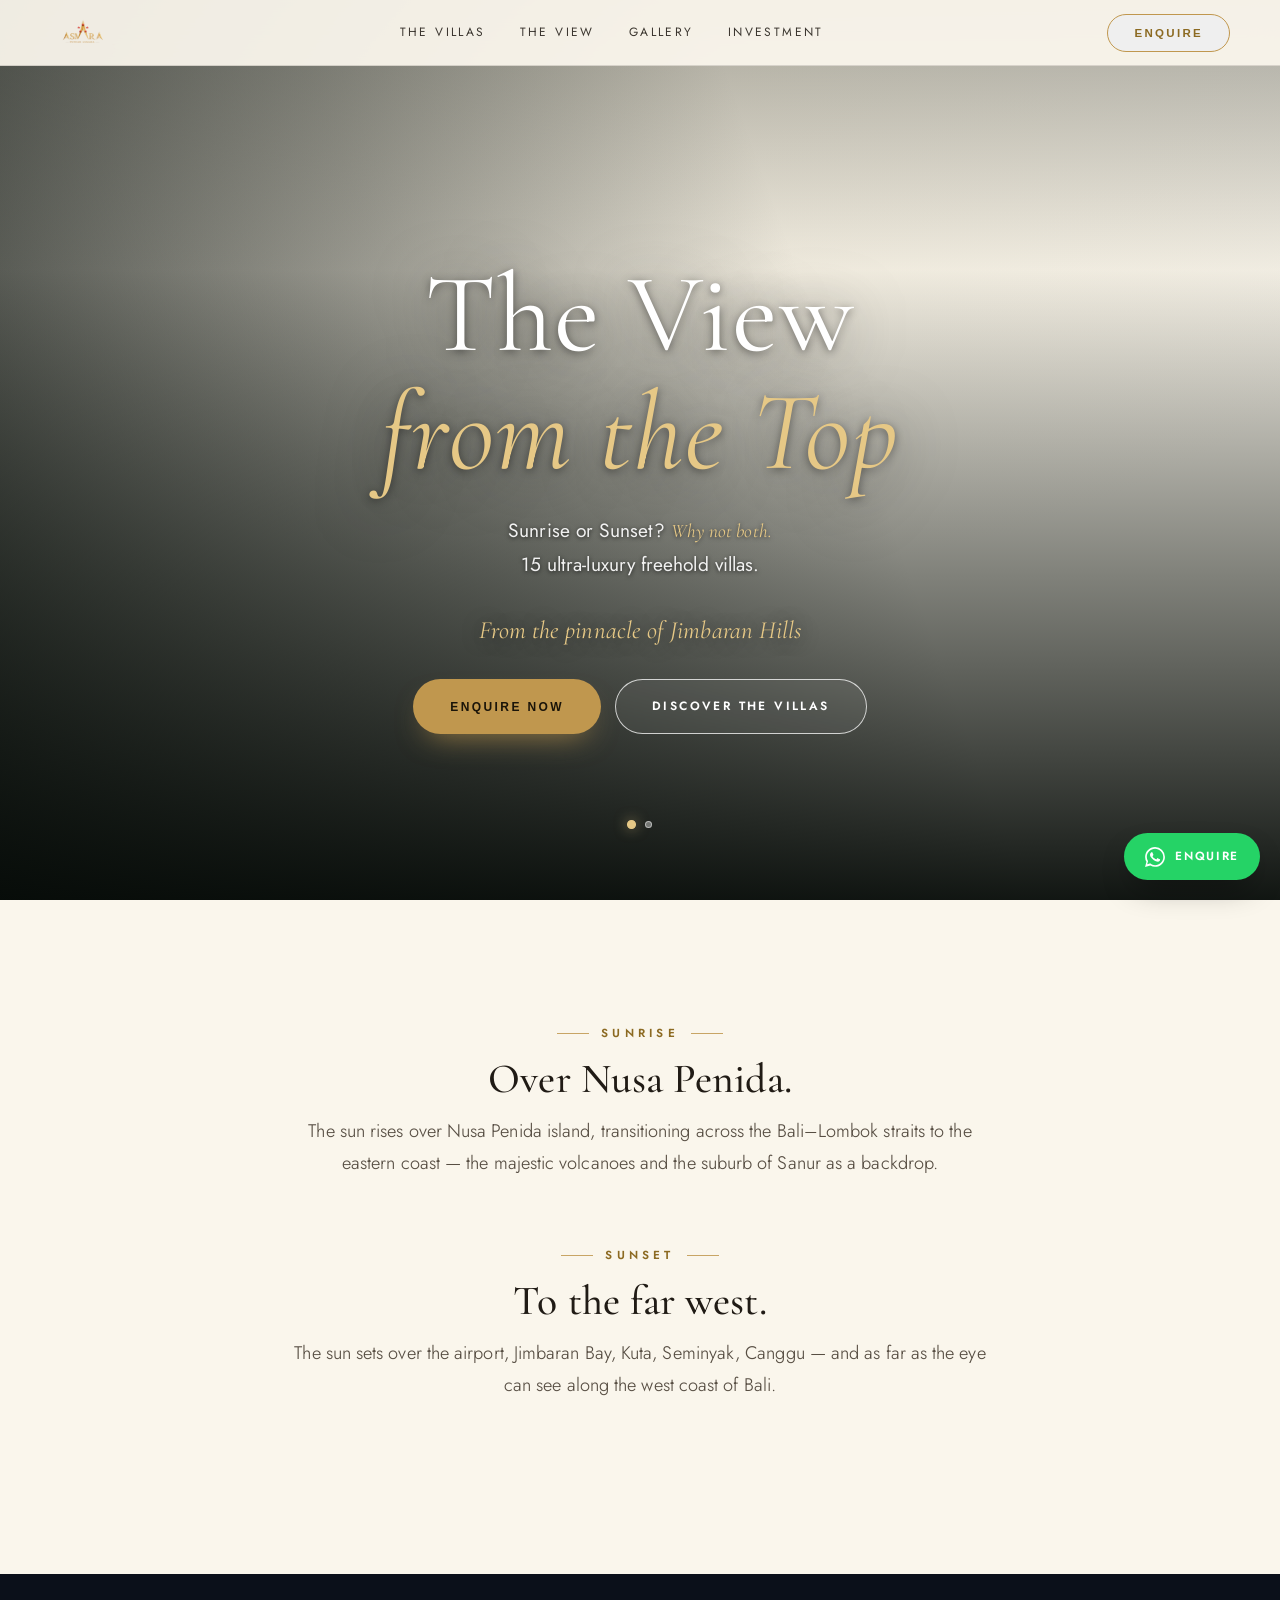
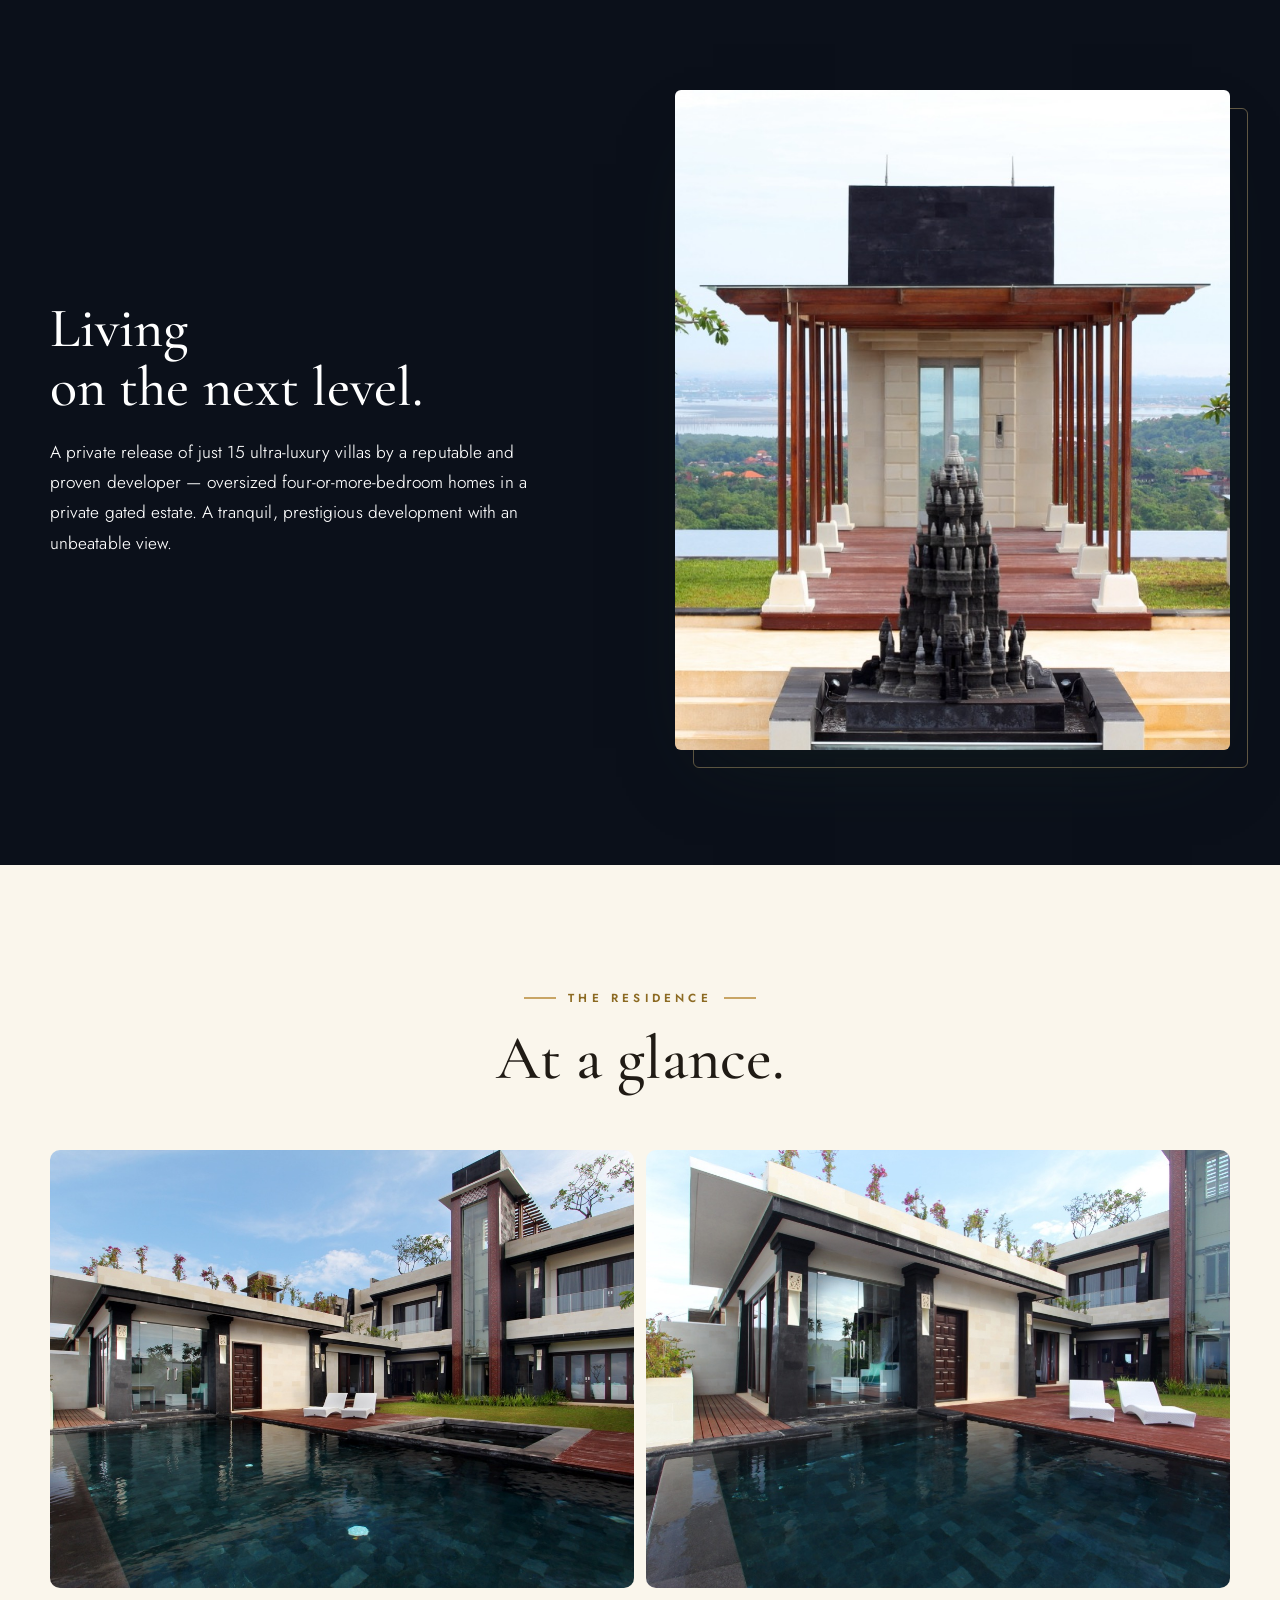
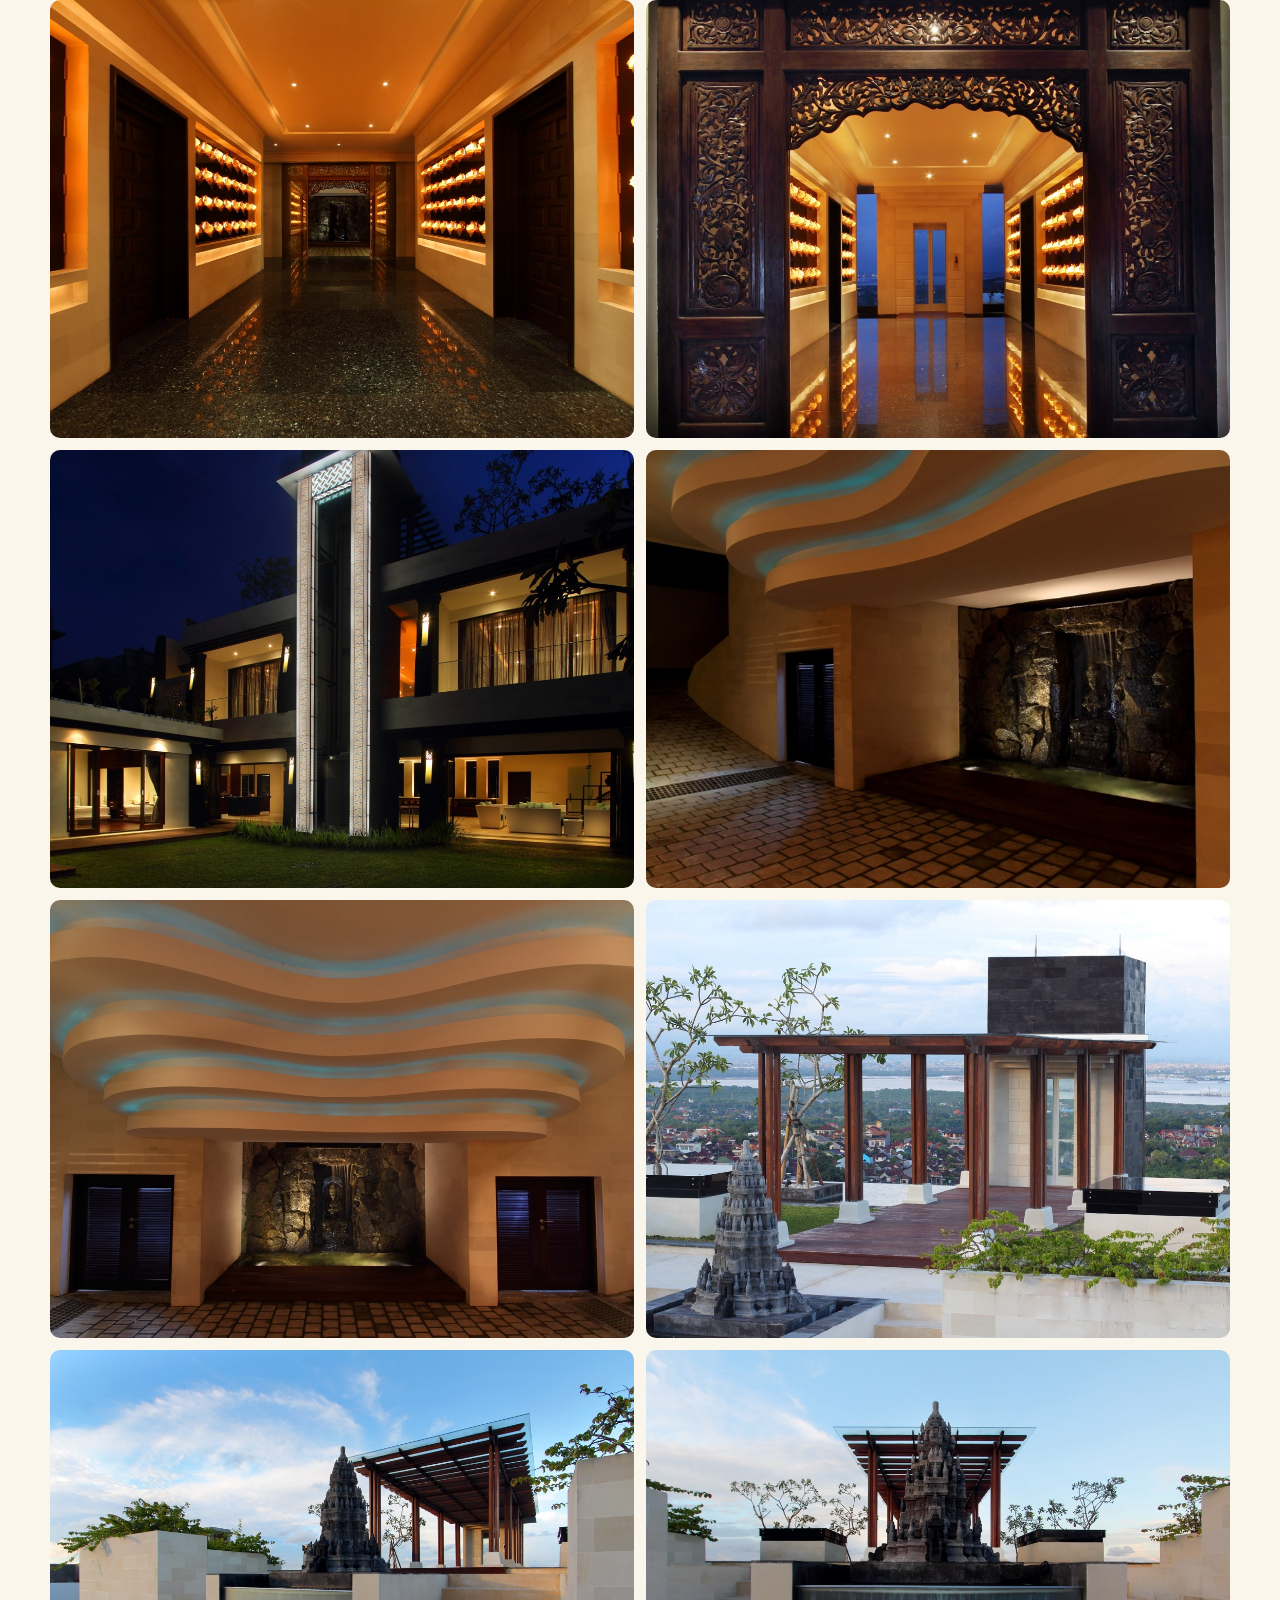
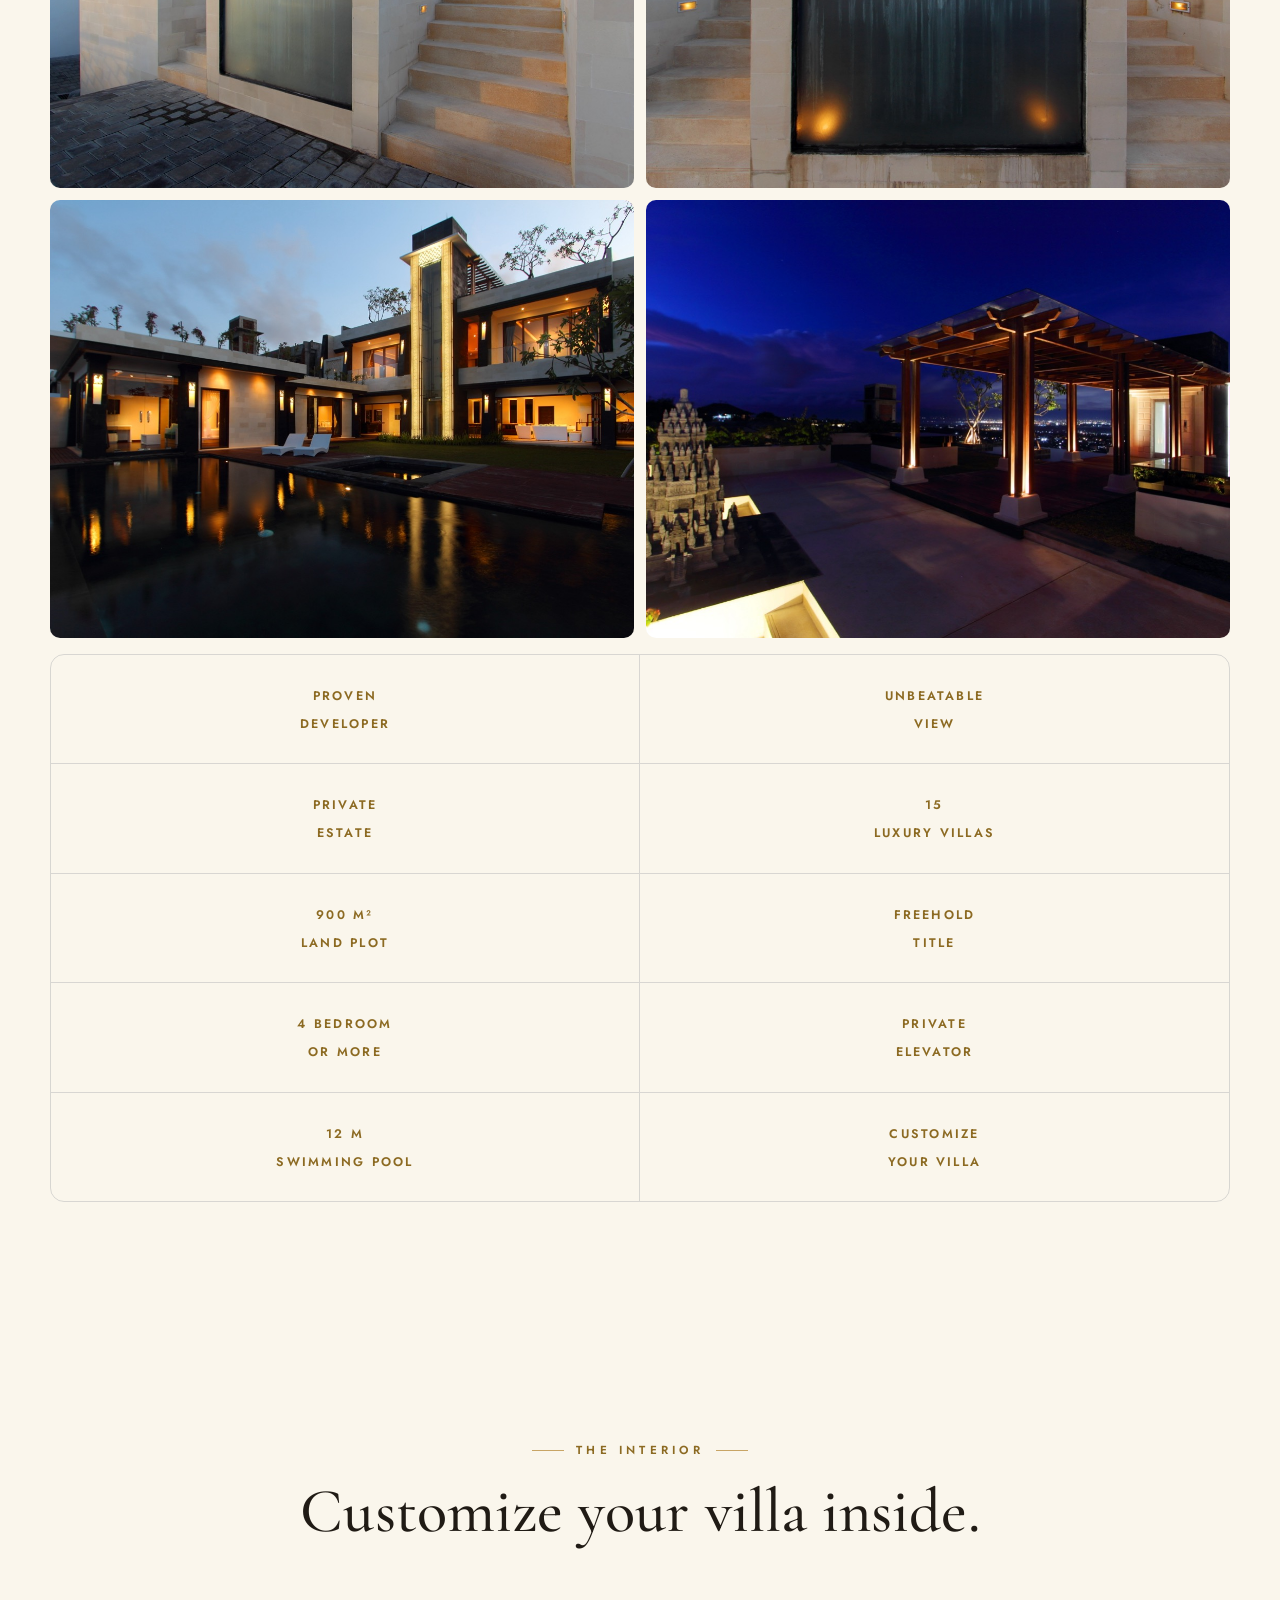
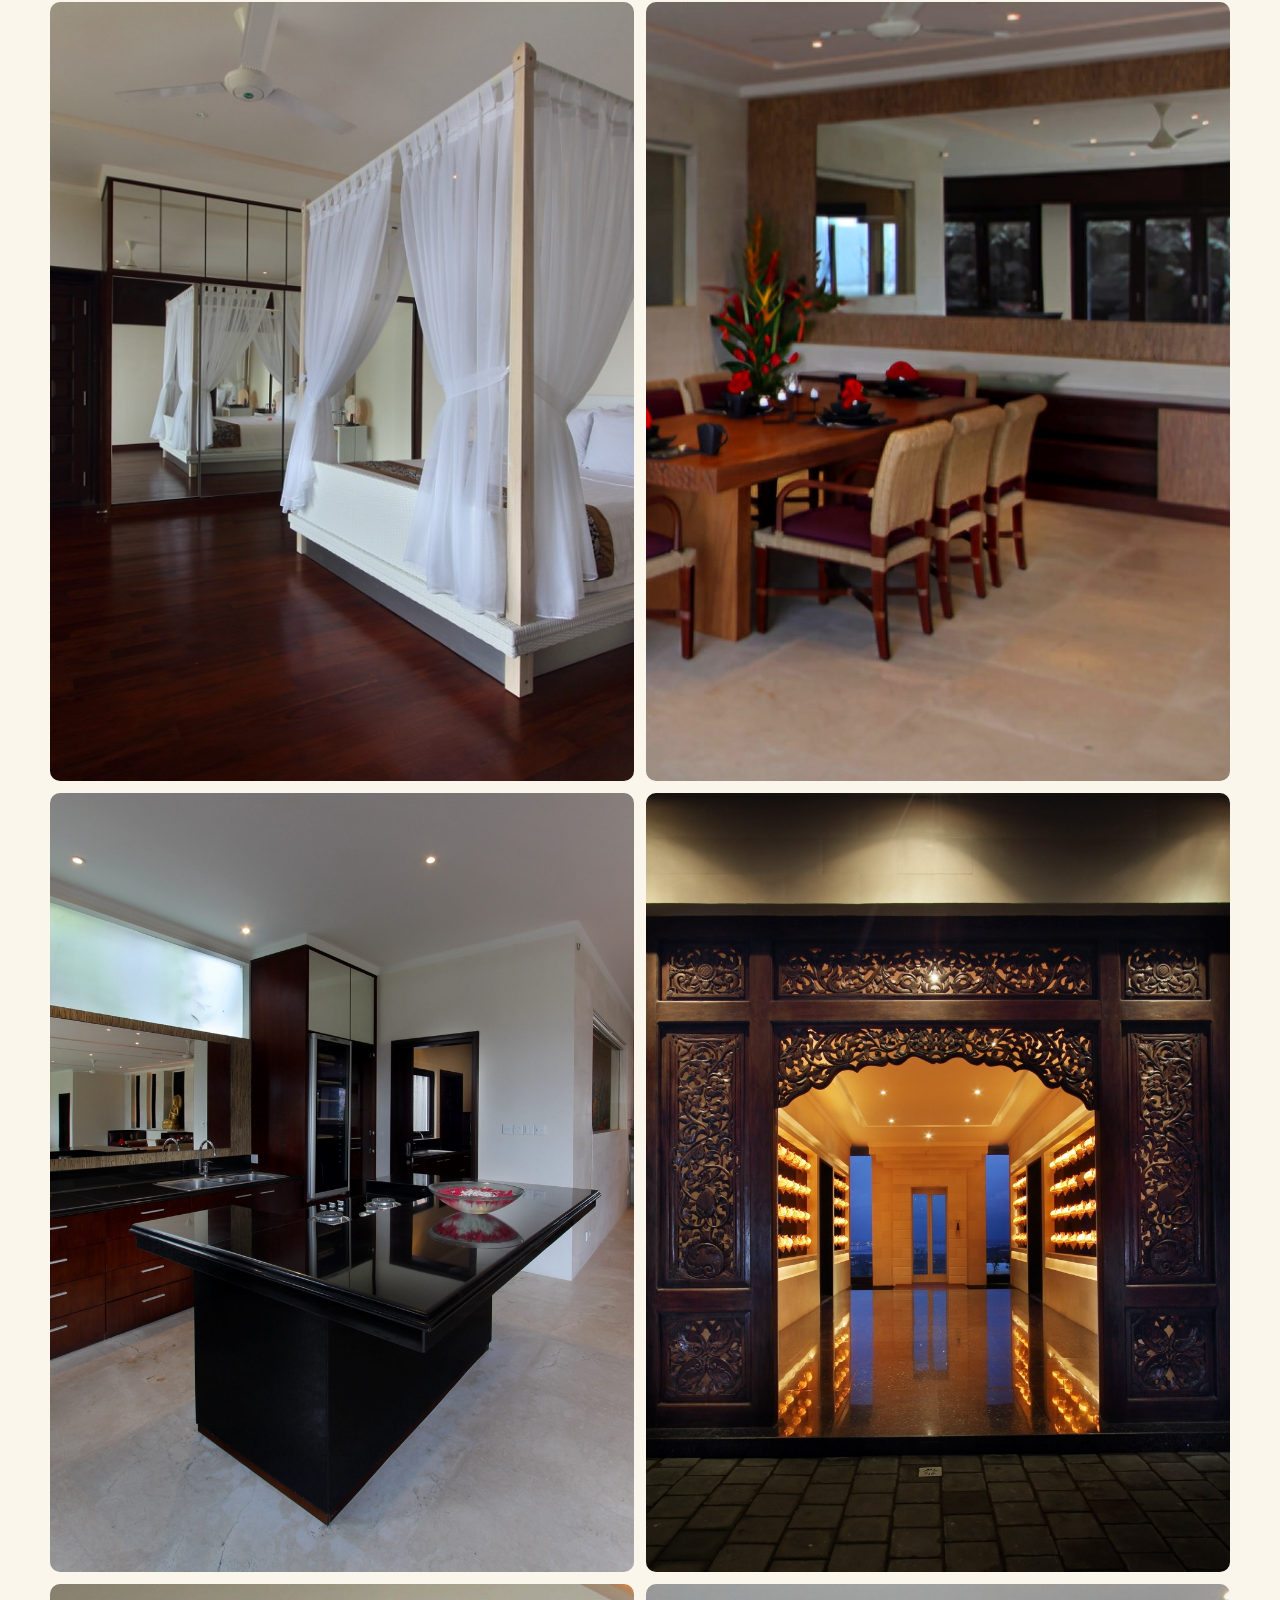
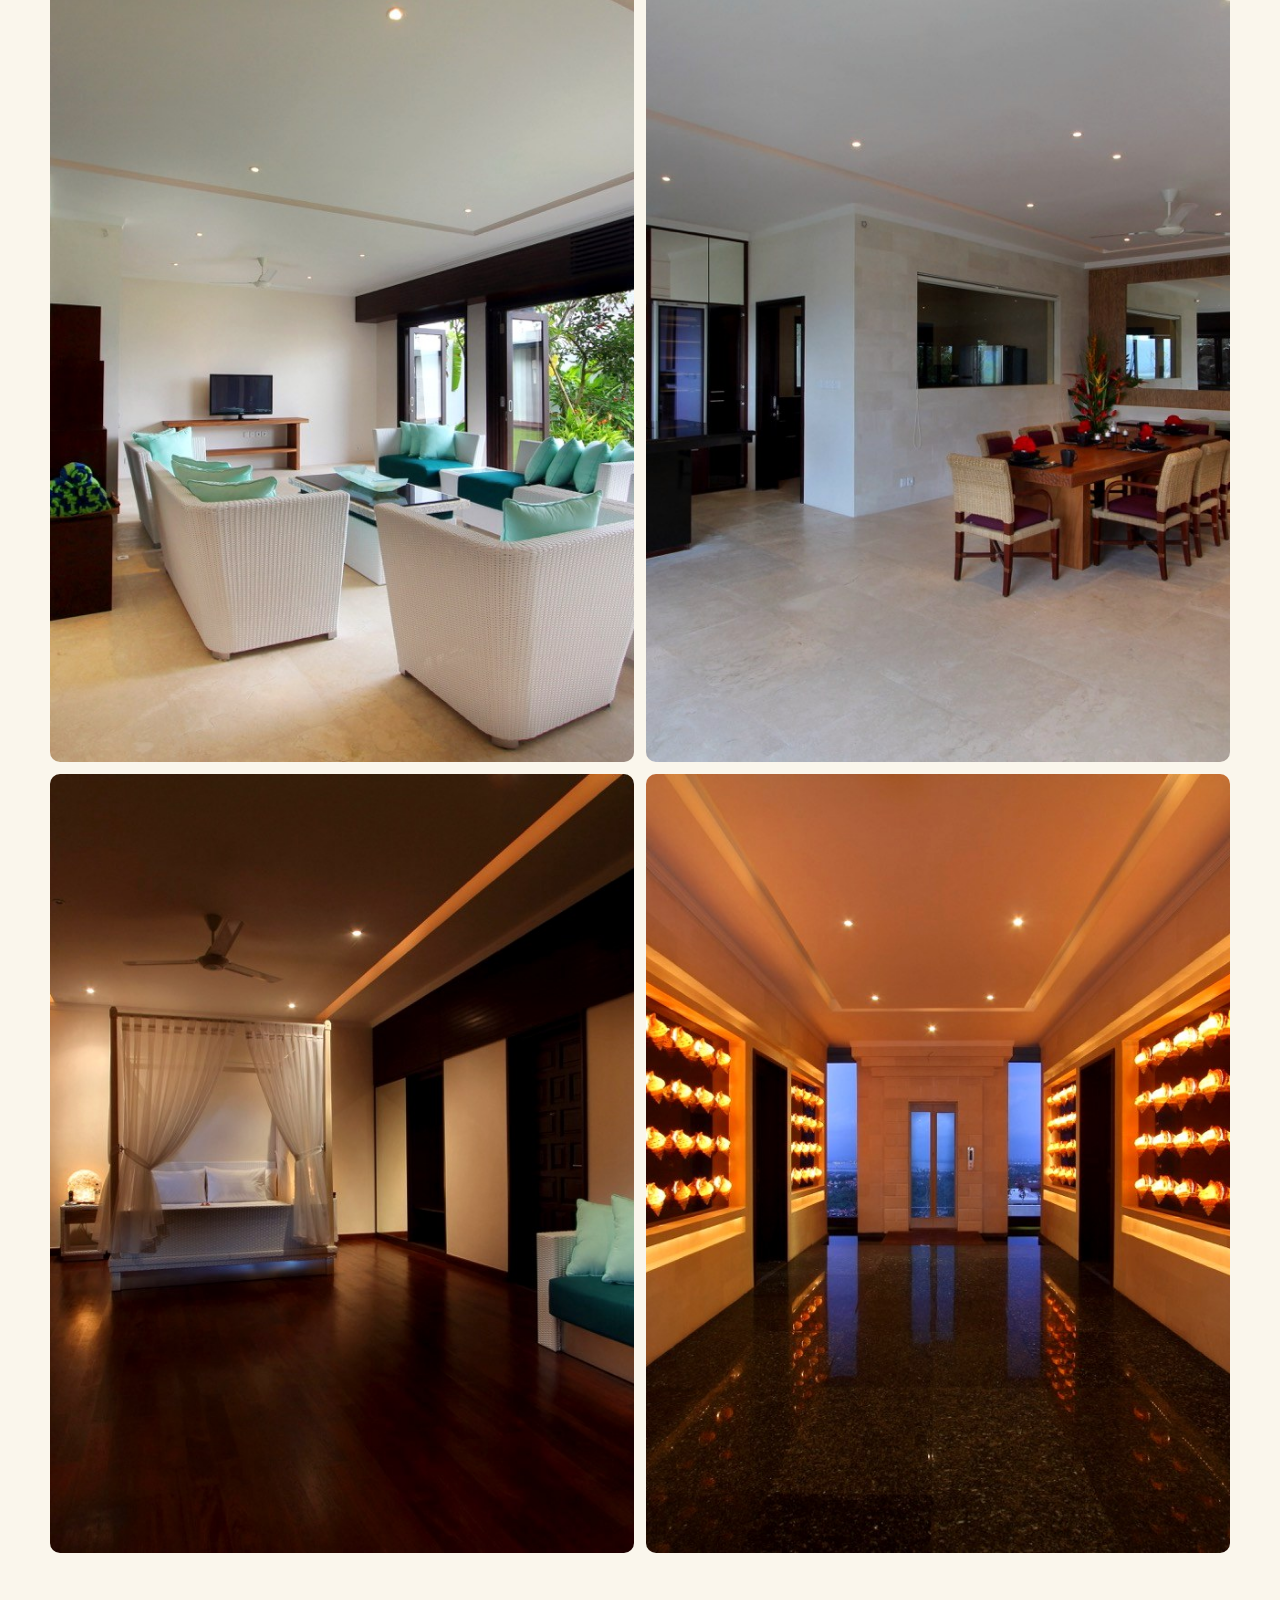
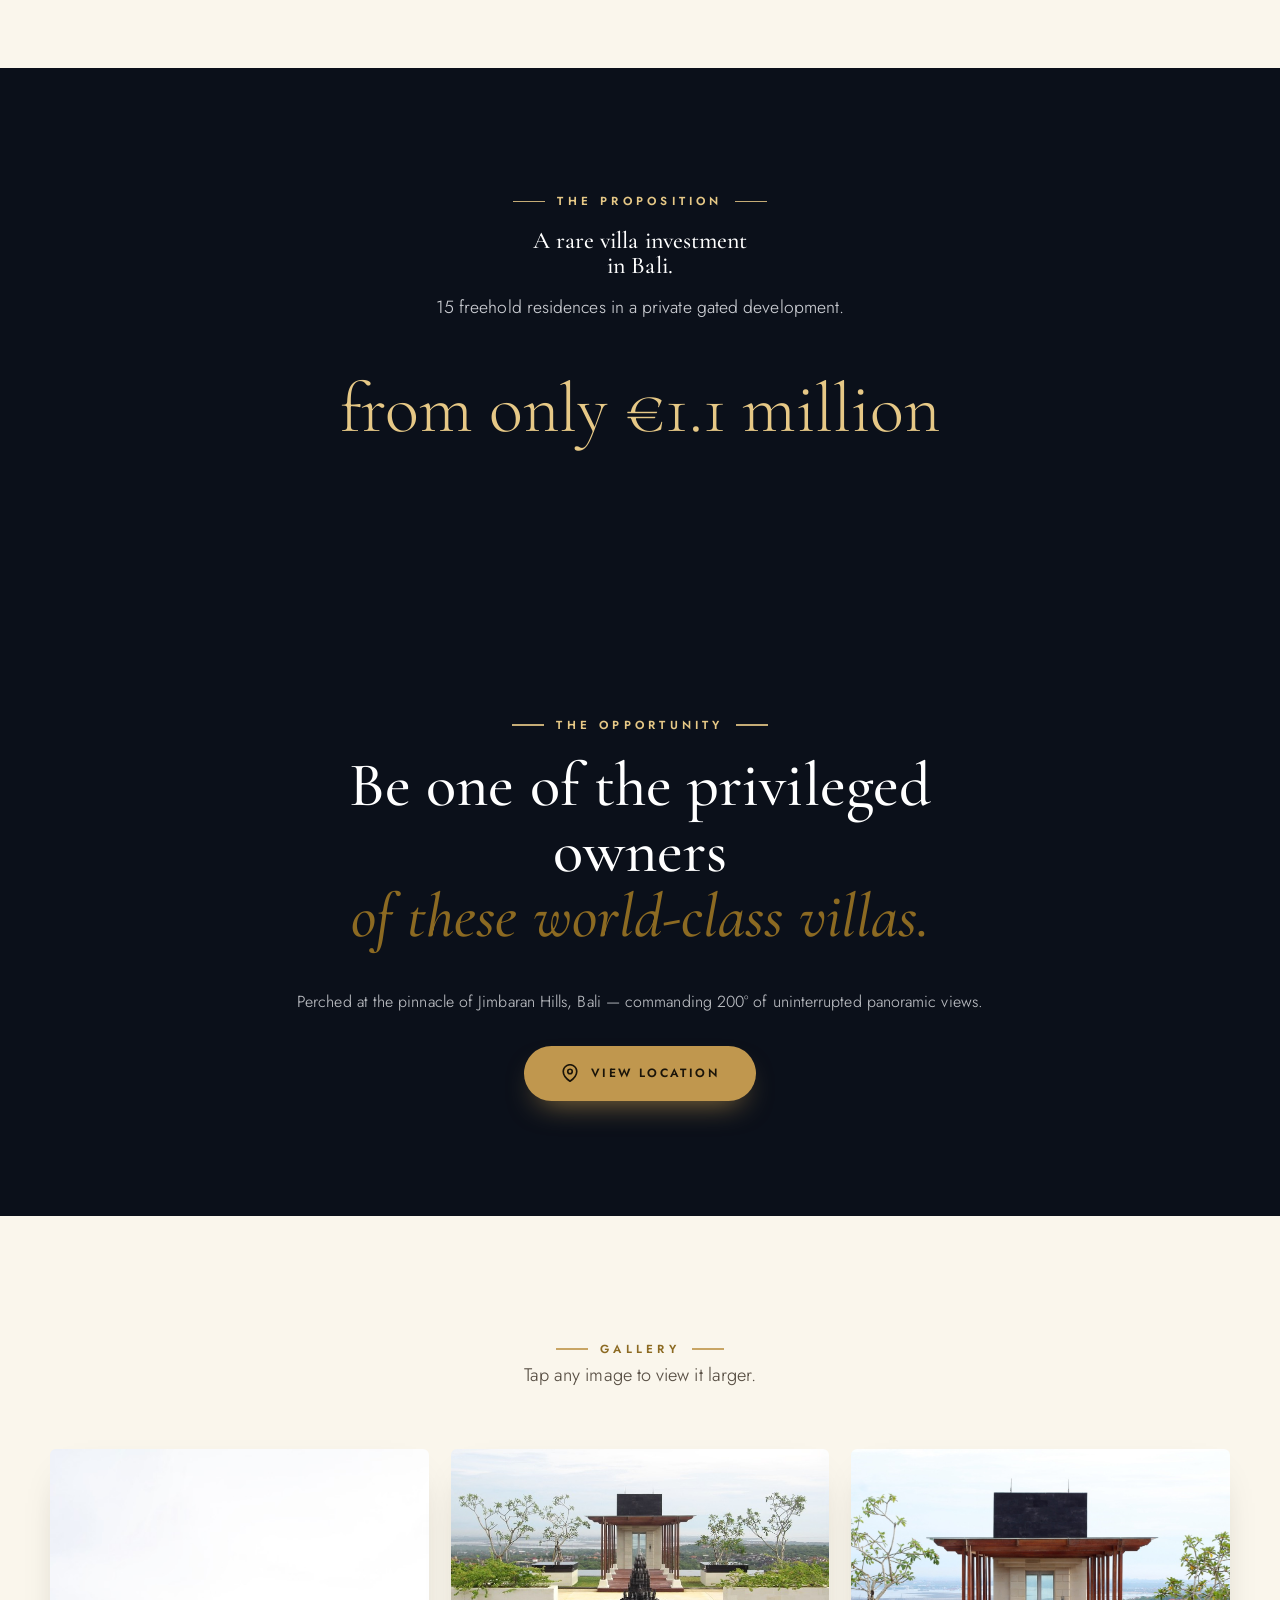
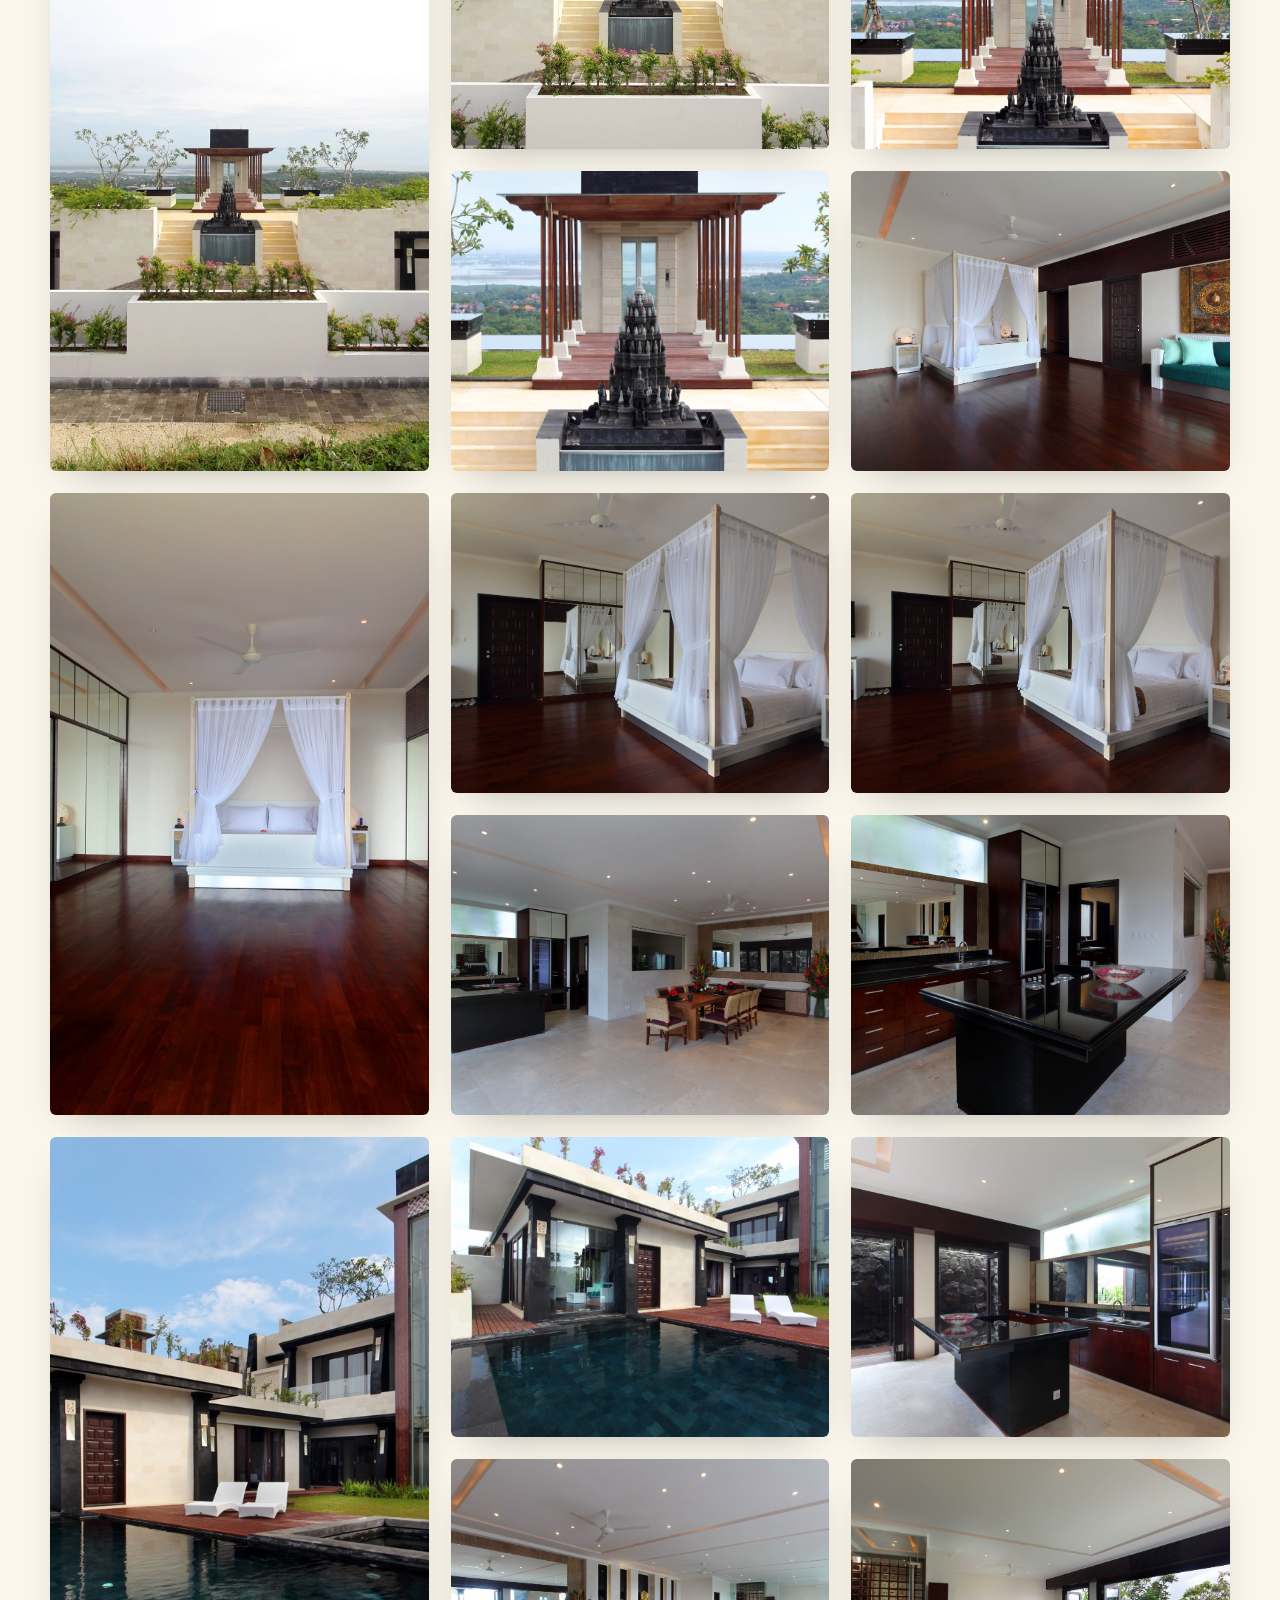
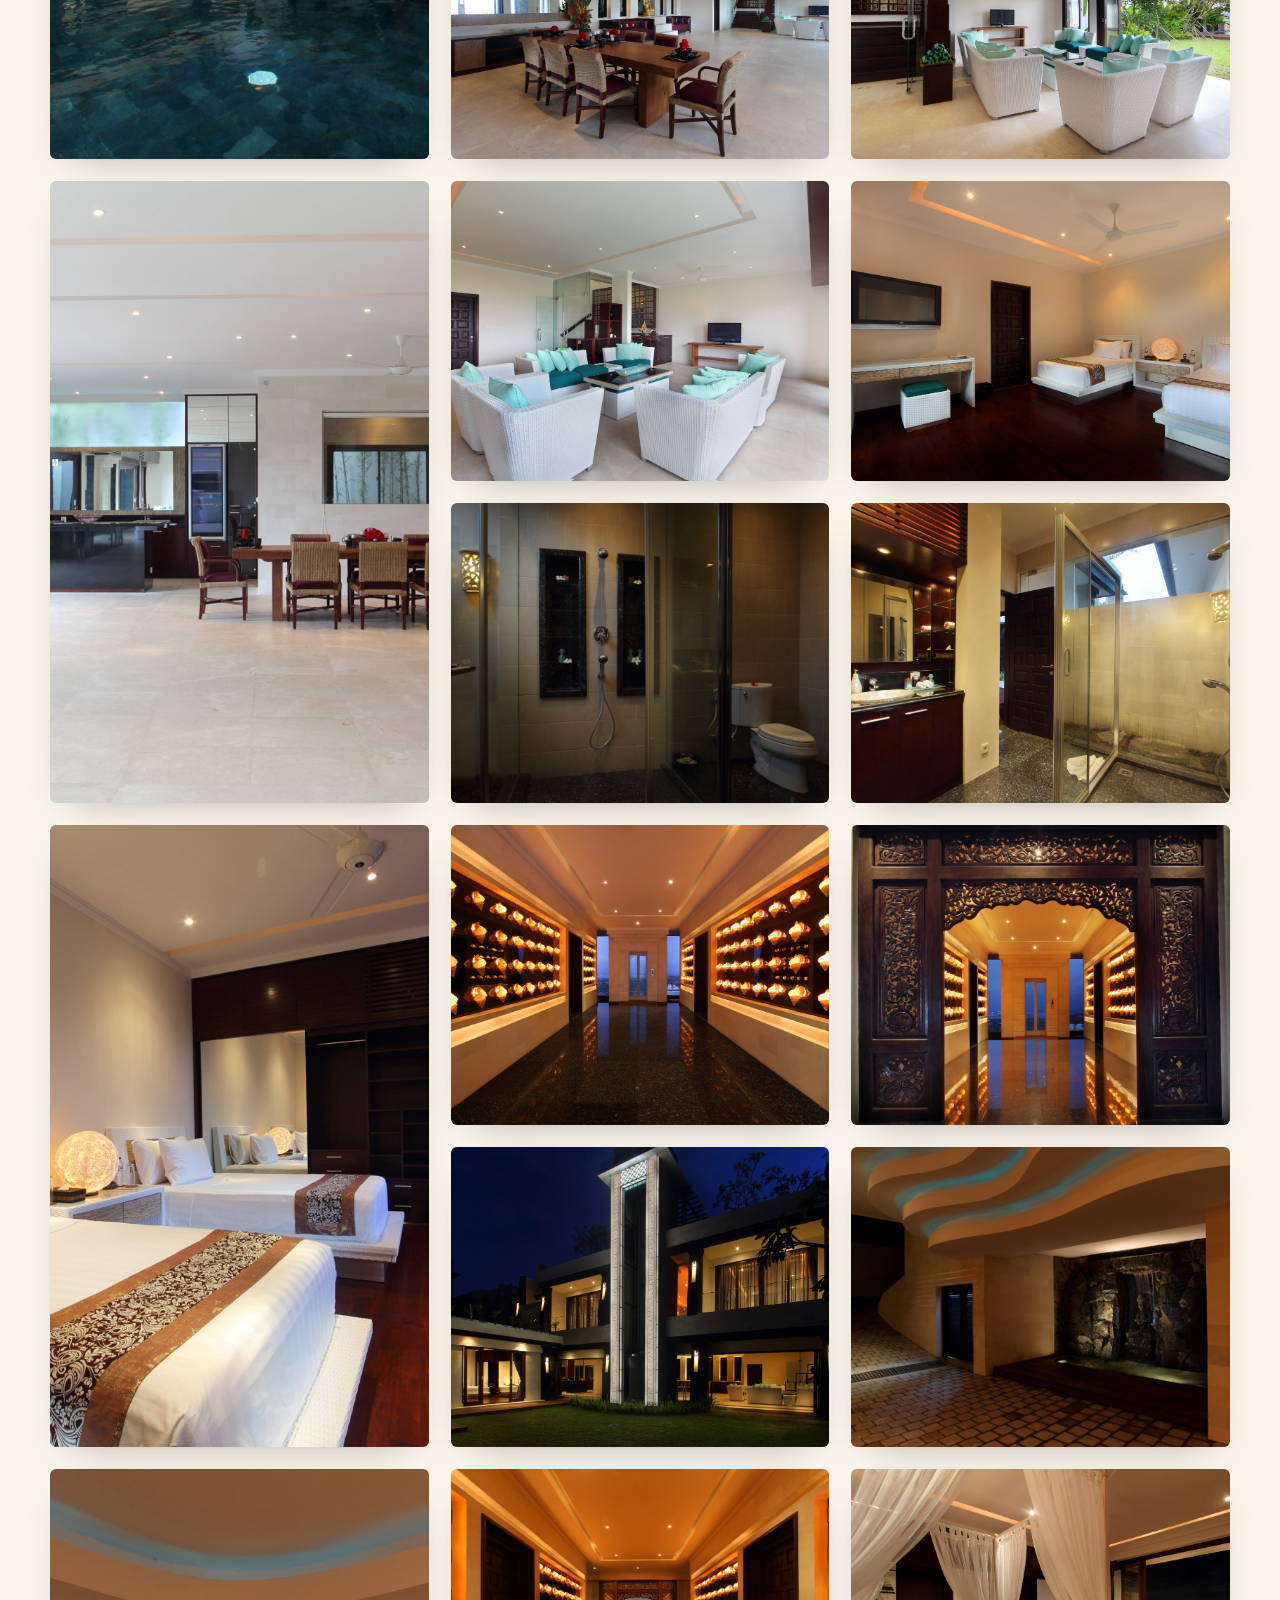
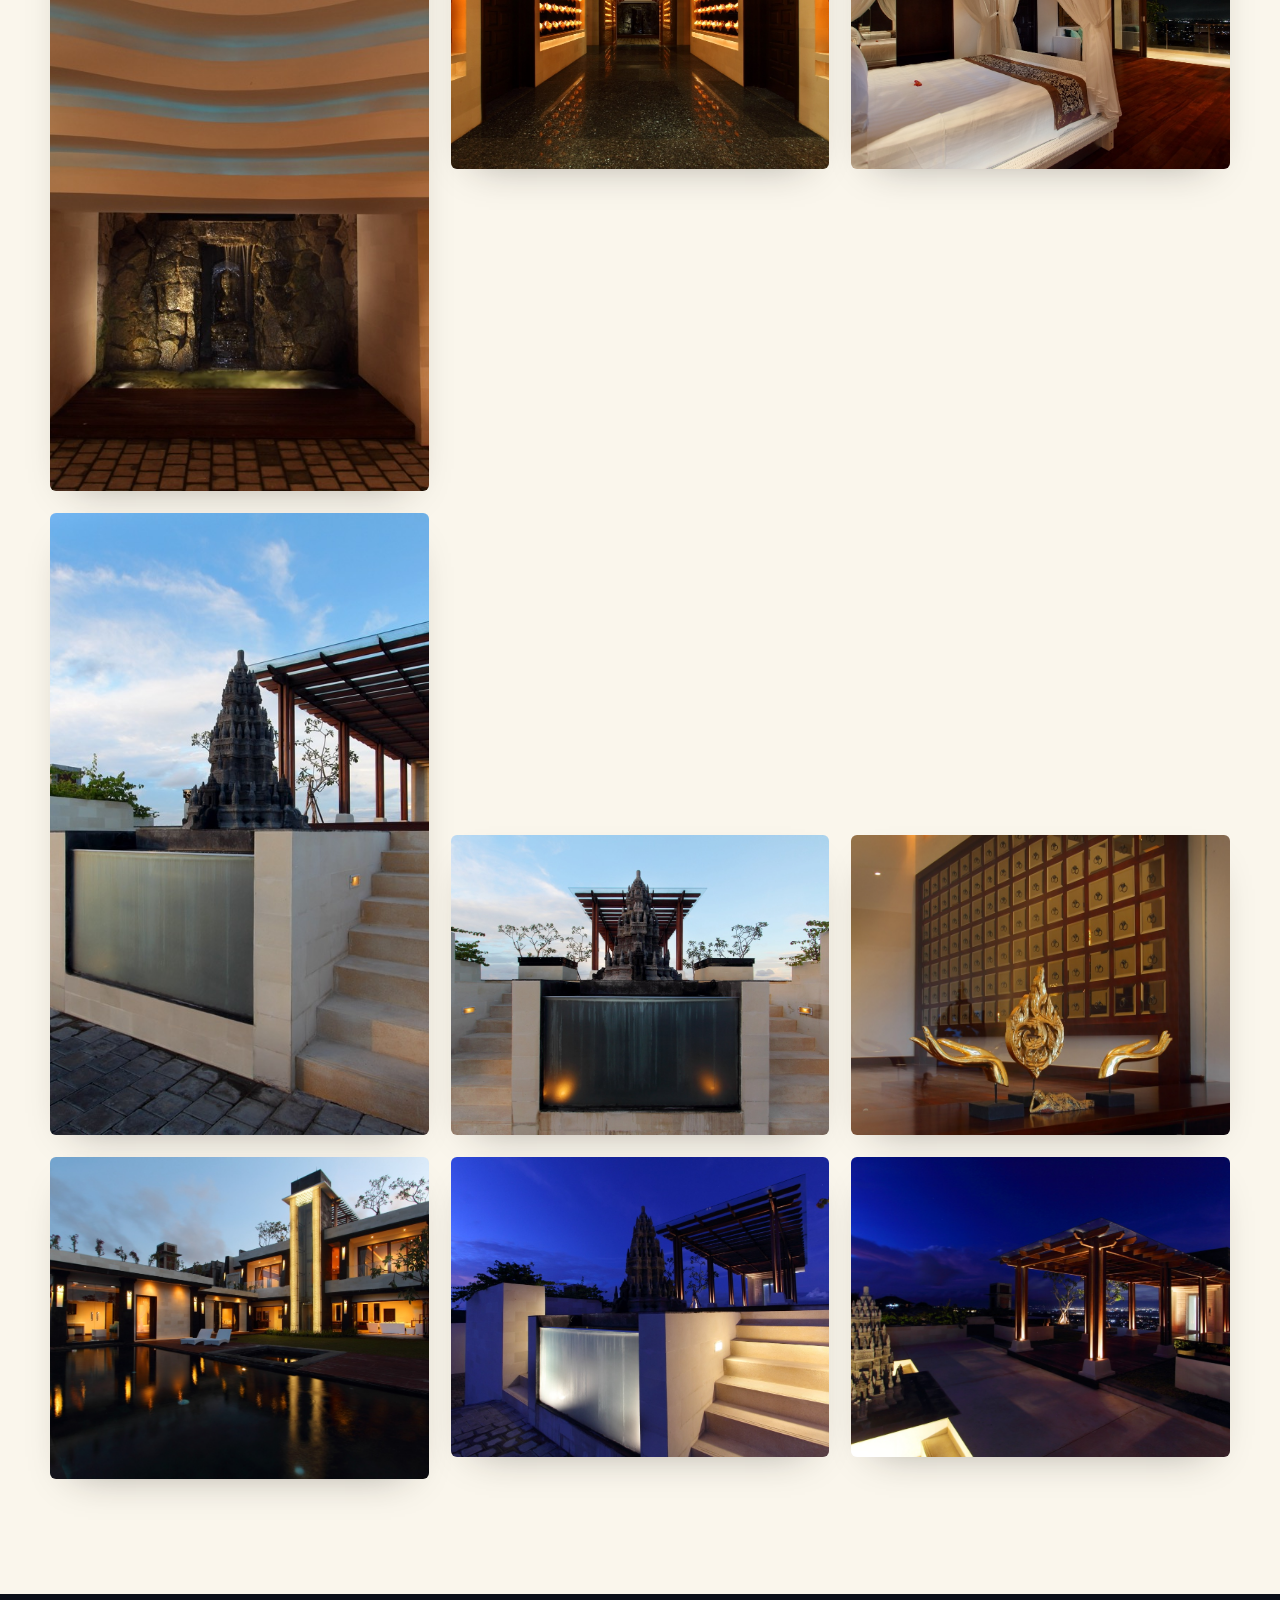
==== commit 094eb8b7: "Add .gitignore file and update image height in index.html" ====
--- a/index.html
+++ b/index.html
@@ -387,7 +387,7 @@
   .strip{gap:12px}
   .head{margin-bottom:40px}
   .modal-card{padding:30px 24px}
-  .nav .brand img{height:58px}
+  .nav .brand img{height:78px}
 }
 </style>
 </head>
@@ -421,7 +421,7 @@
   <!-- Video Slider -->
   <div class="hero-slider" id="hero-slider">
     <div class="hero-slide active" id="hero-slide-0">
-      <video autoplay muted loop playsinline poster="assets/satellite.jpg">
+      <video autoplay muted loop playsinline>
         <source src="assets/videos/day-loop.mp4" type="video/mp4">
       </video>
     </div>
@@ -437,9 +437,9 @@
     <button class="hero-dot" data-slide="1" aria-label="Video 2"></button>
   </div>
   <div class="wrap" style="display:flex;flex-direction:column;align-items:center;text-align:center;padding-top:clamp(120px,20vh,180px);padding-bottom:clamp(60px,10vh,100px)">
-    <p style="font-family:'Cormorant Garamond',Georgia,serif;font-style:italic;font-size:clamp(1.1rem,2.6vw,1.75rem);color:var(--gold-light);text-shadow:0 2px 18px rgba(0,0,0,.6);margin-bottom:8px">From the pinnacle of Jimbaran Hills</p>
     <h1 style="font-size:clamp(3rem,9vw,7rem);font-weight:400;letter-spacing:.01em;text-shadow:0 2px 8px rgba(0,0,0,.45),0 6px 60px rgba(0,0,0,.65);margin:0 0 .2em">The View<br><span style="font-style:italic;color:var(--gold-light)">from the Top</span></h1>
-    <p style="font-size:clamp(1rem,1.6vw,1.2rem);color:rgba(255,255,255,.92);text-shadow:0 1px 4px rgba(0,0,0,.7);max-width:520px;margin-bottom:clamp(28px,4vh,44px)">Sunrise or Sunset? <em style="font-family:'Cormorant Garamond',serif;color:var(--gold-light)">Why not both.</em><br>15 ultra-luxury freehold villas.</p>
+    <p style="font-size:clamp(1rem,1.6vw,1.2rem);color:rgba(255,255,255,.92);text-shadow:0 1px 4px rgba(0,0,0,.7);max-width:520px;margin-bottom:clamp(18px,3vh,28px)">Sunrise or Sunset? <em style="font-family:'Cormorant Garamond',serif;color:var(--gold-light)">Why not both.</em><br>15 ultra-luxury freehold villas.</p>
+    <p style="font-family:'Cormorant Garamond',Georgia,serif;font-style:italic;font-size:clamp(1rem,2.2vw,1.55rem);color:var(--gold-light);text-shadow:0 2px 18px rgba(0,0,0,.6);margin-bottom:clamp(20px,3vh,34px)">From the pinnacle of Jimbaran Hills</p>
     <div style="display:flex;flex-wrap:wrap;gap:14px;justify-content:center" class="hero-cta-btns">
       <button class="btn btn-gold" data-modal="enquire">Enquire Now</button>
       <a class="btn btn-light" href="#living">Discover the Villas</a>
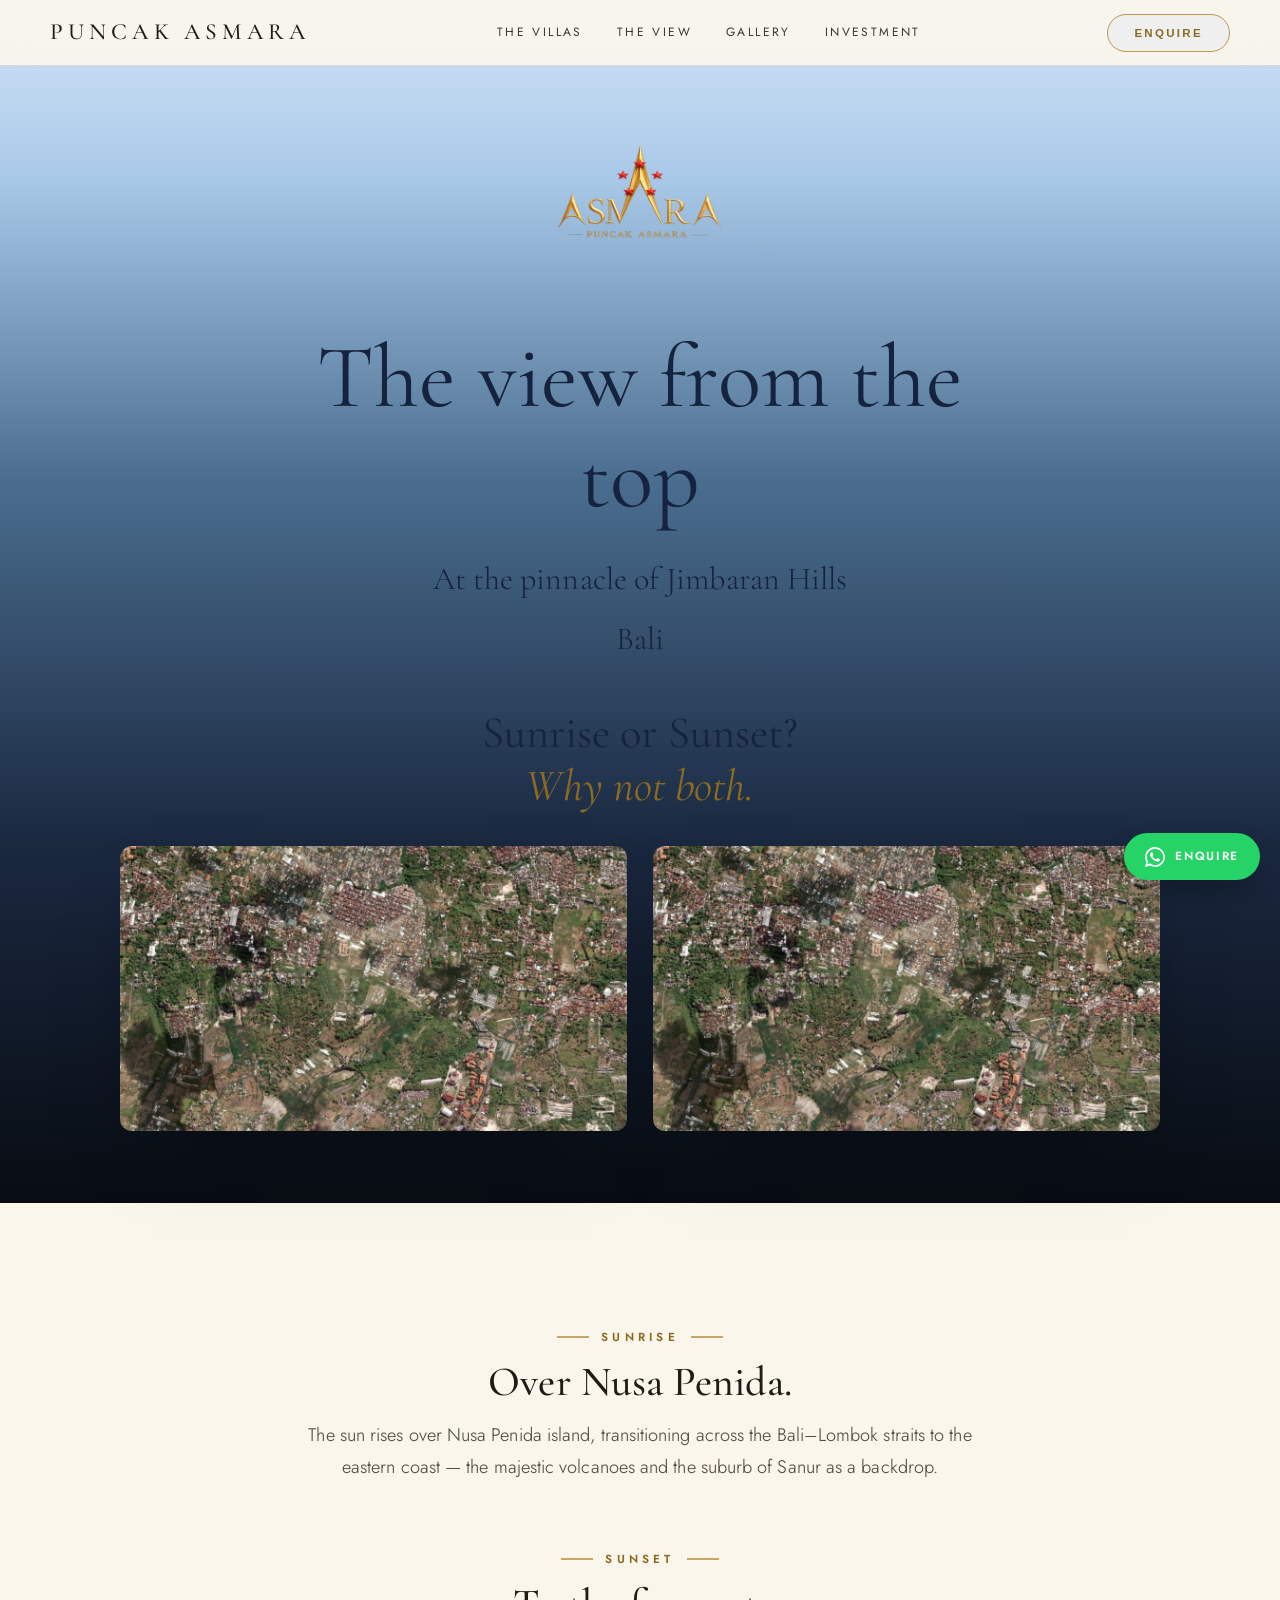
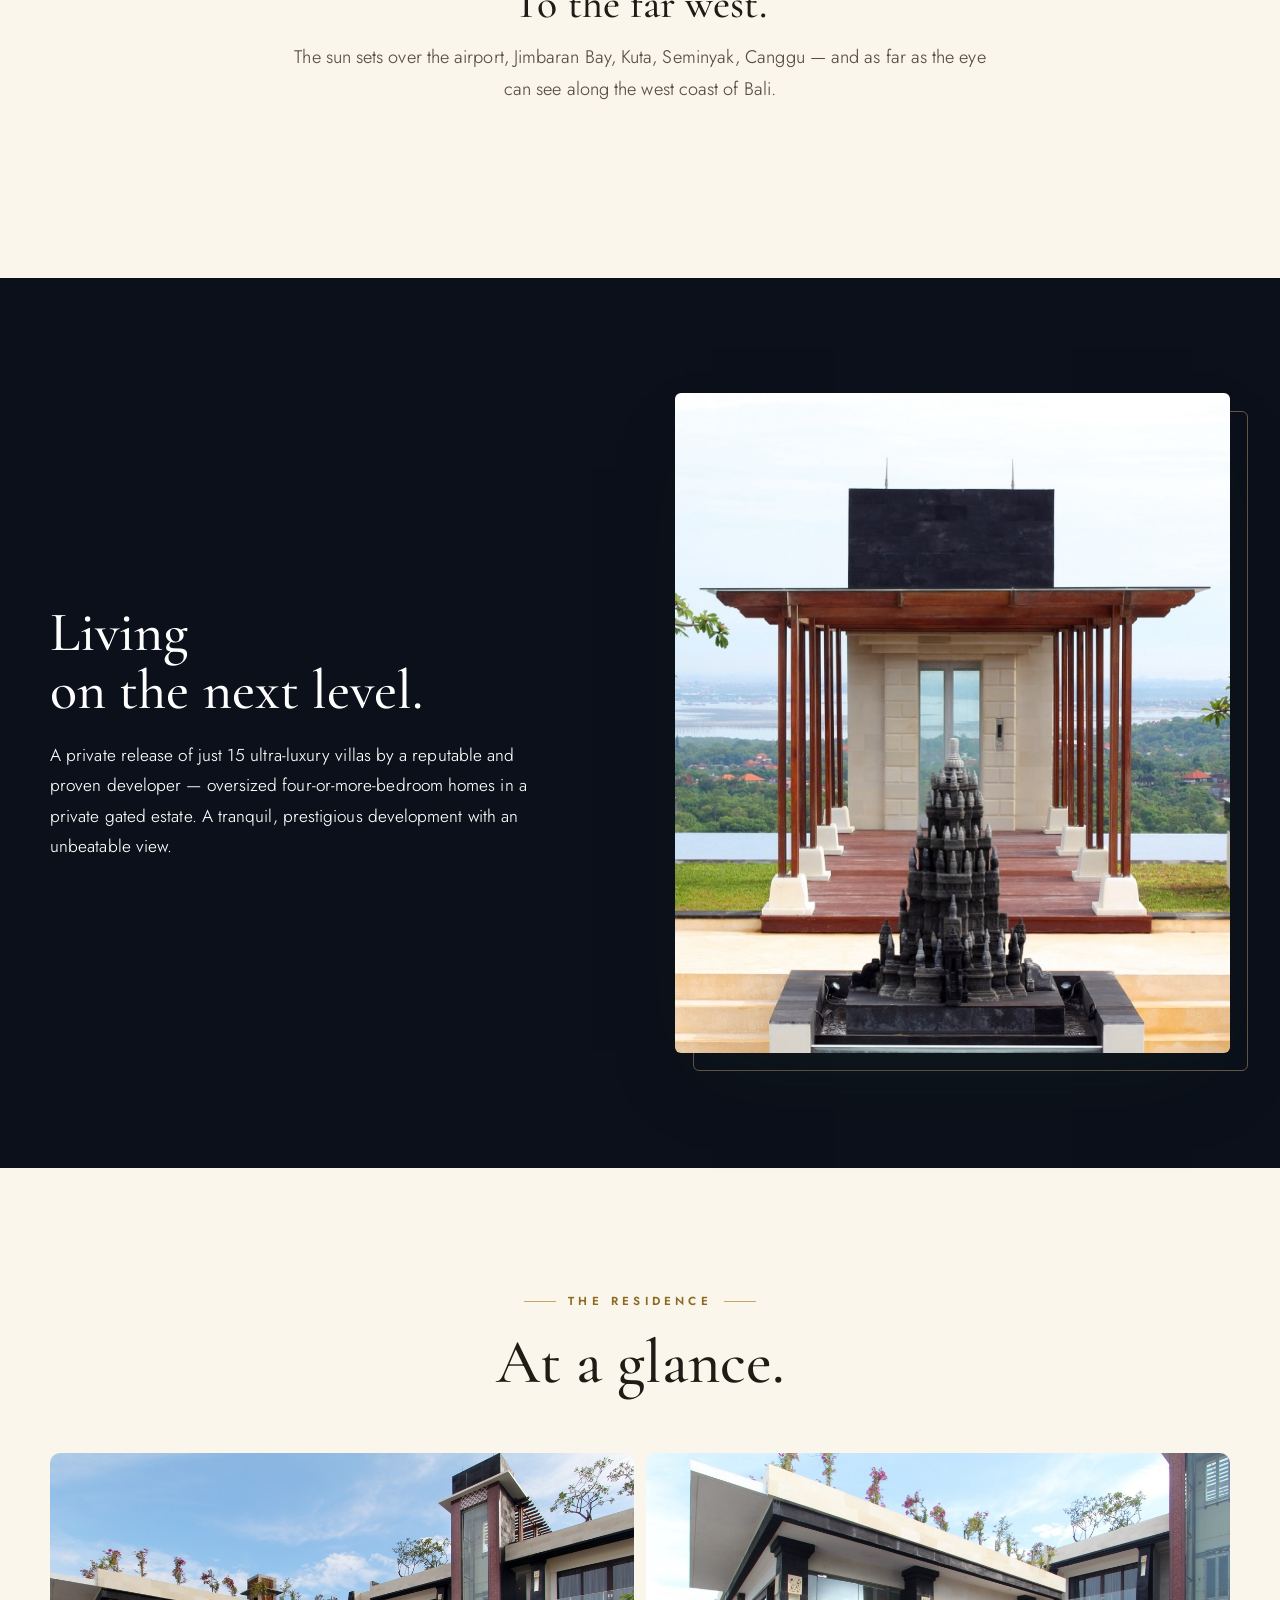
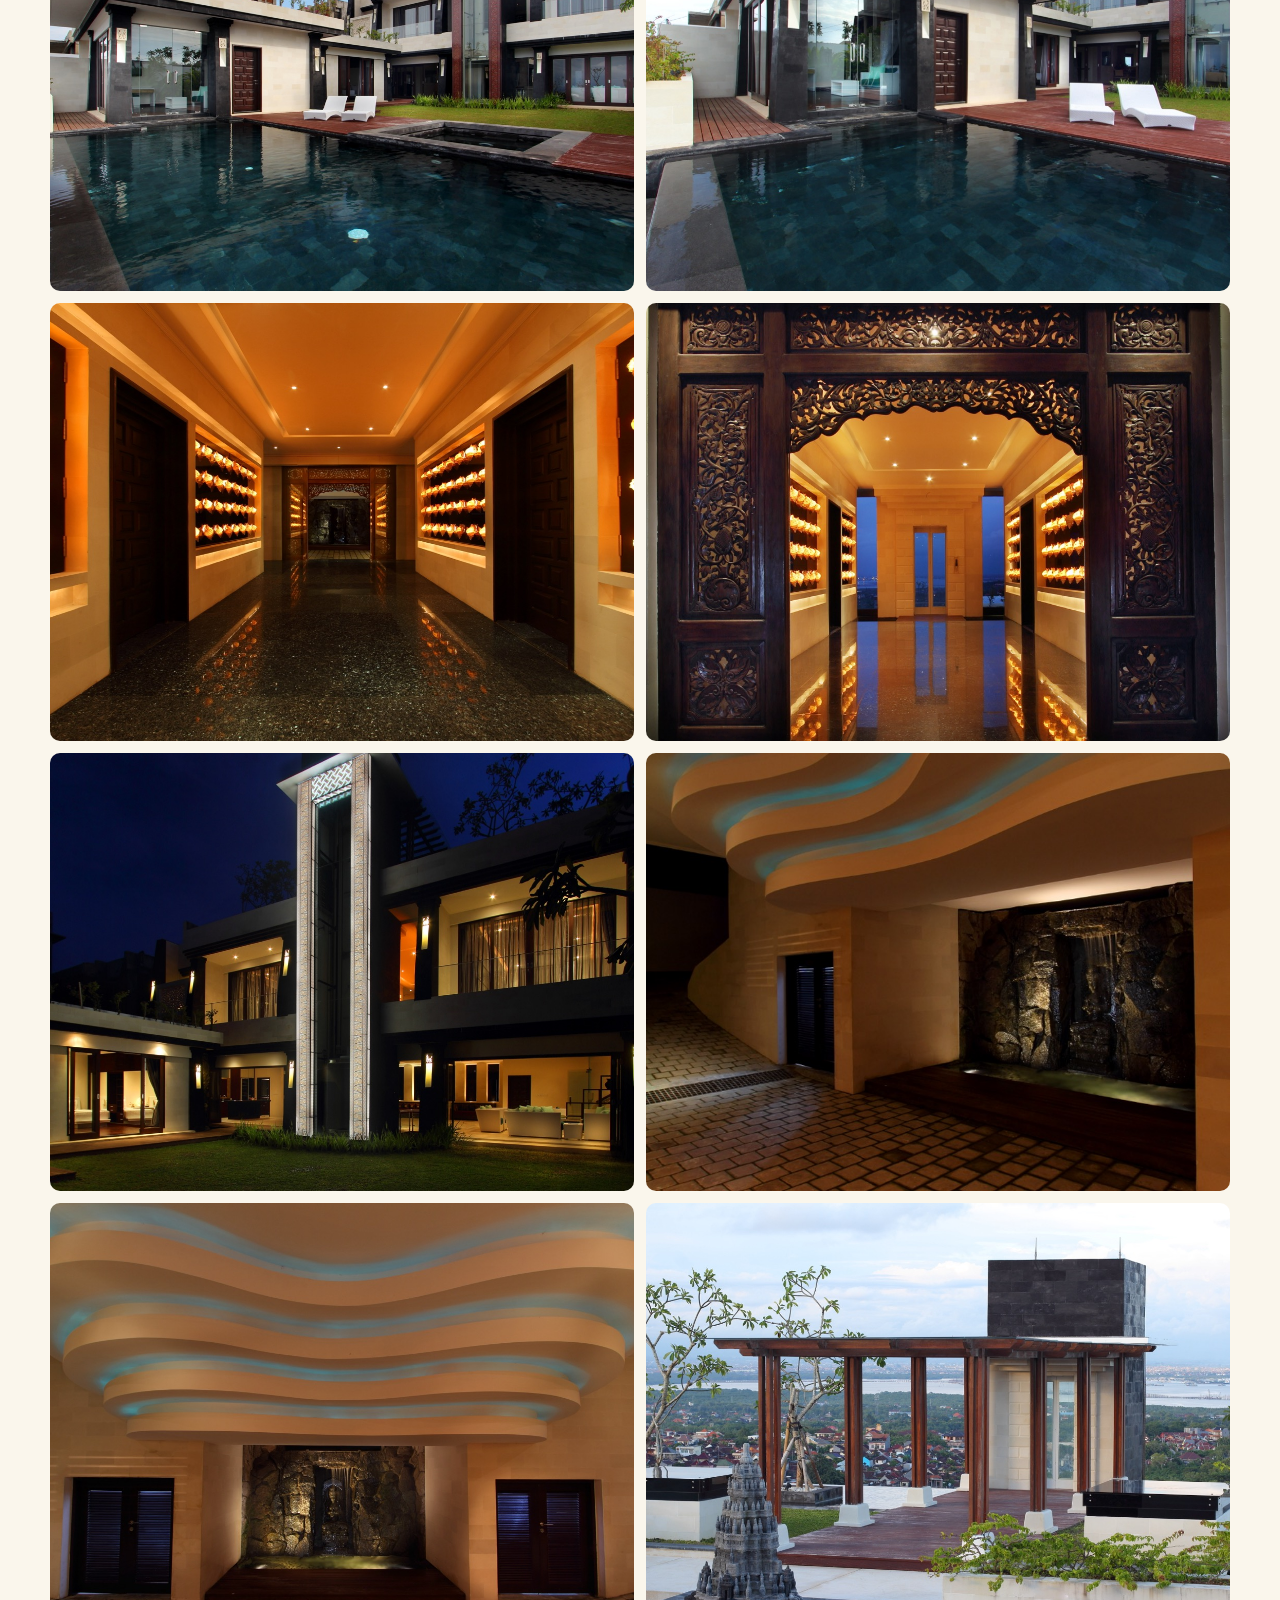
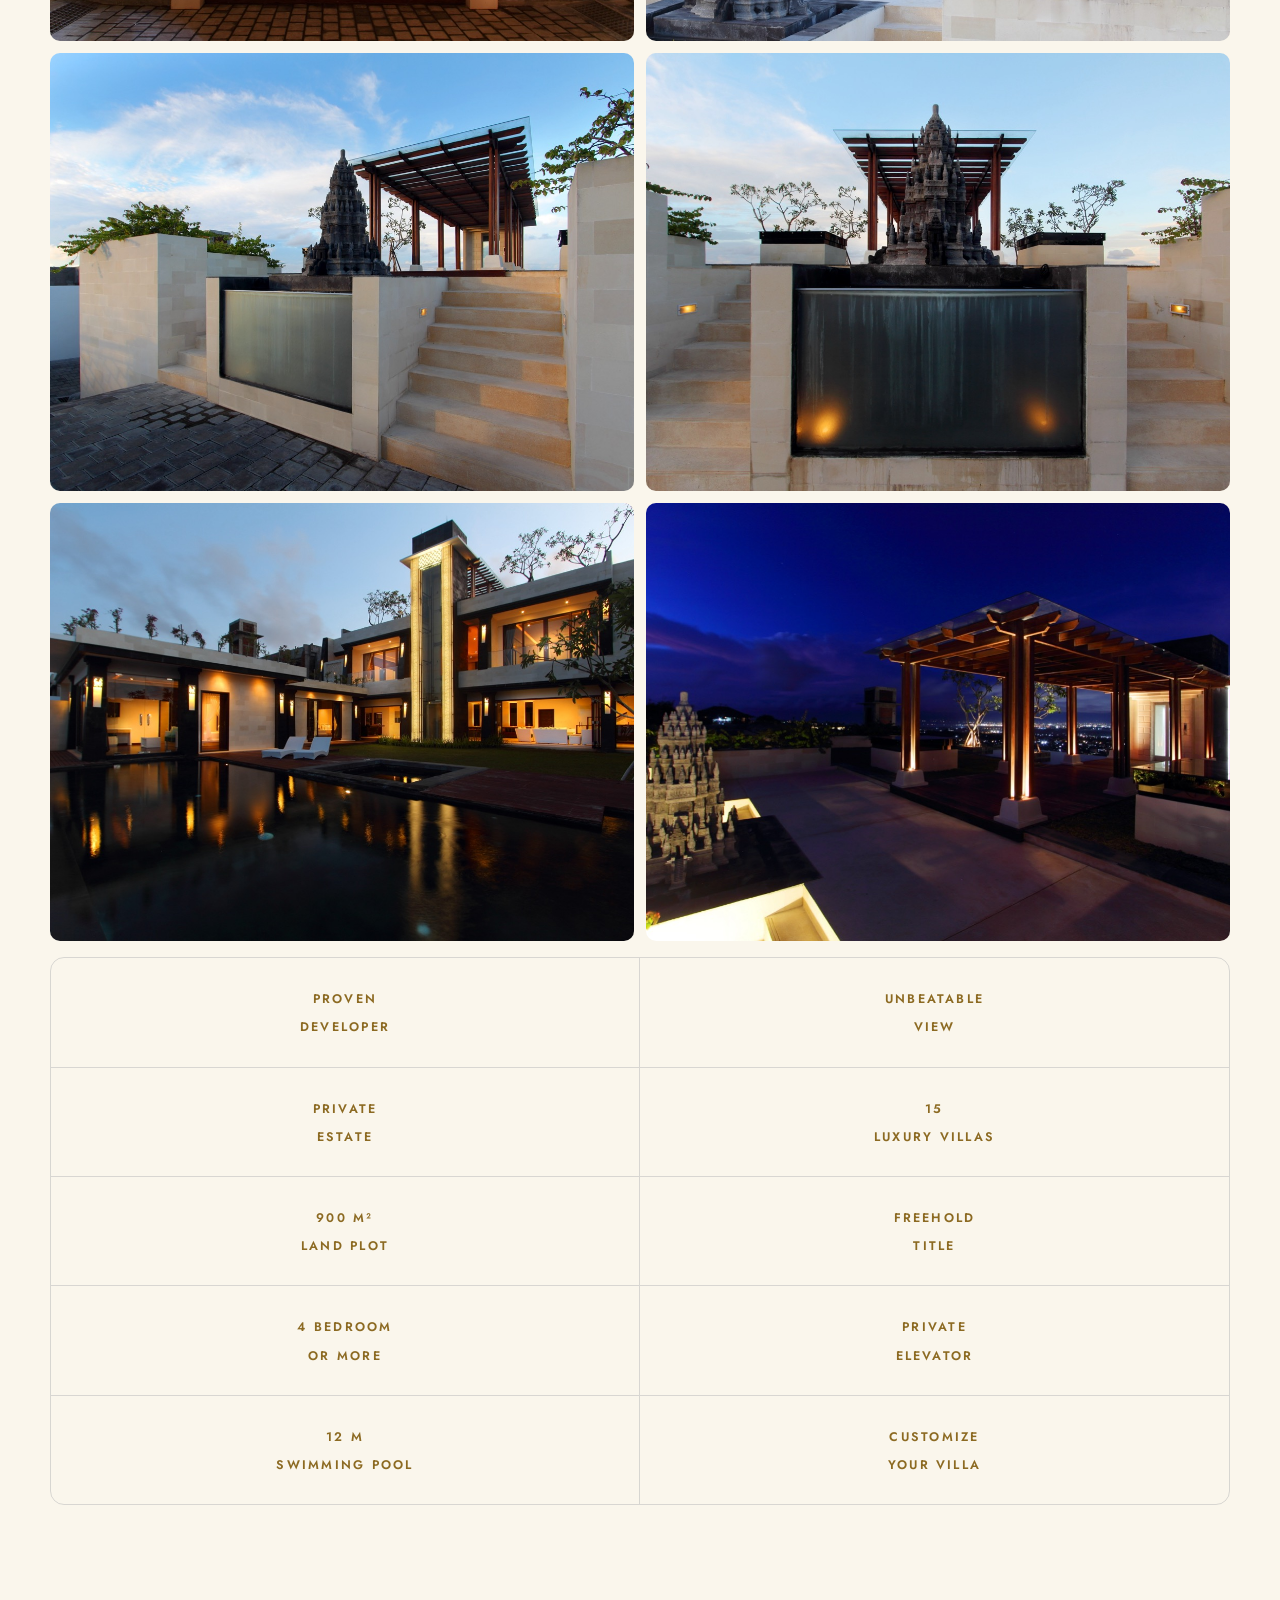
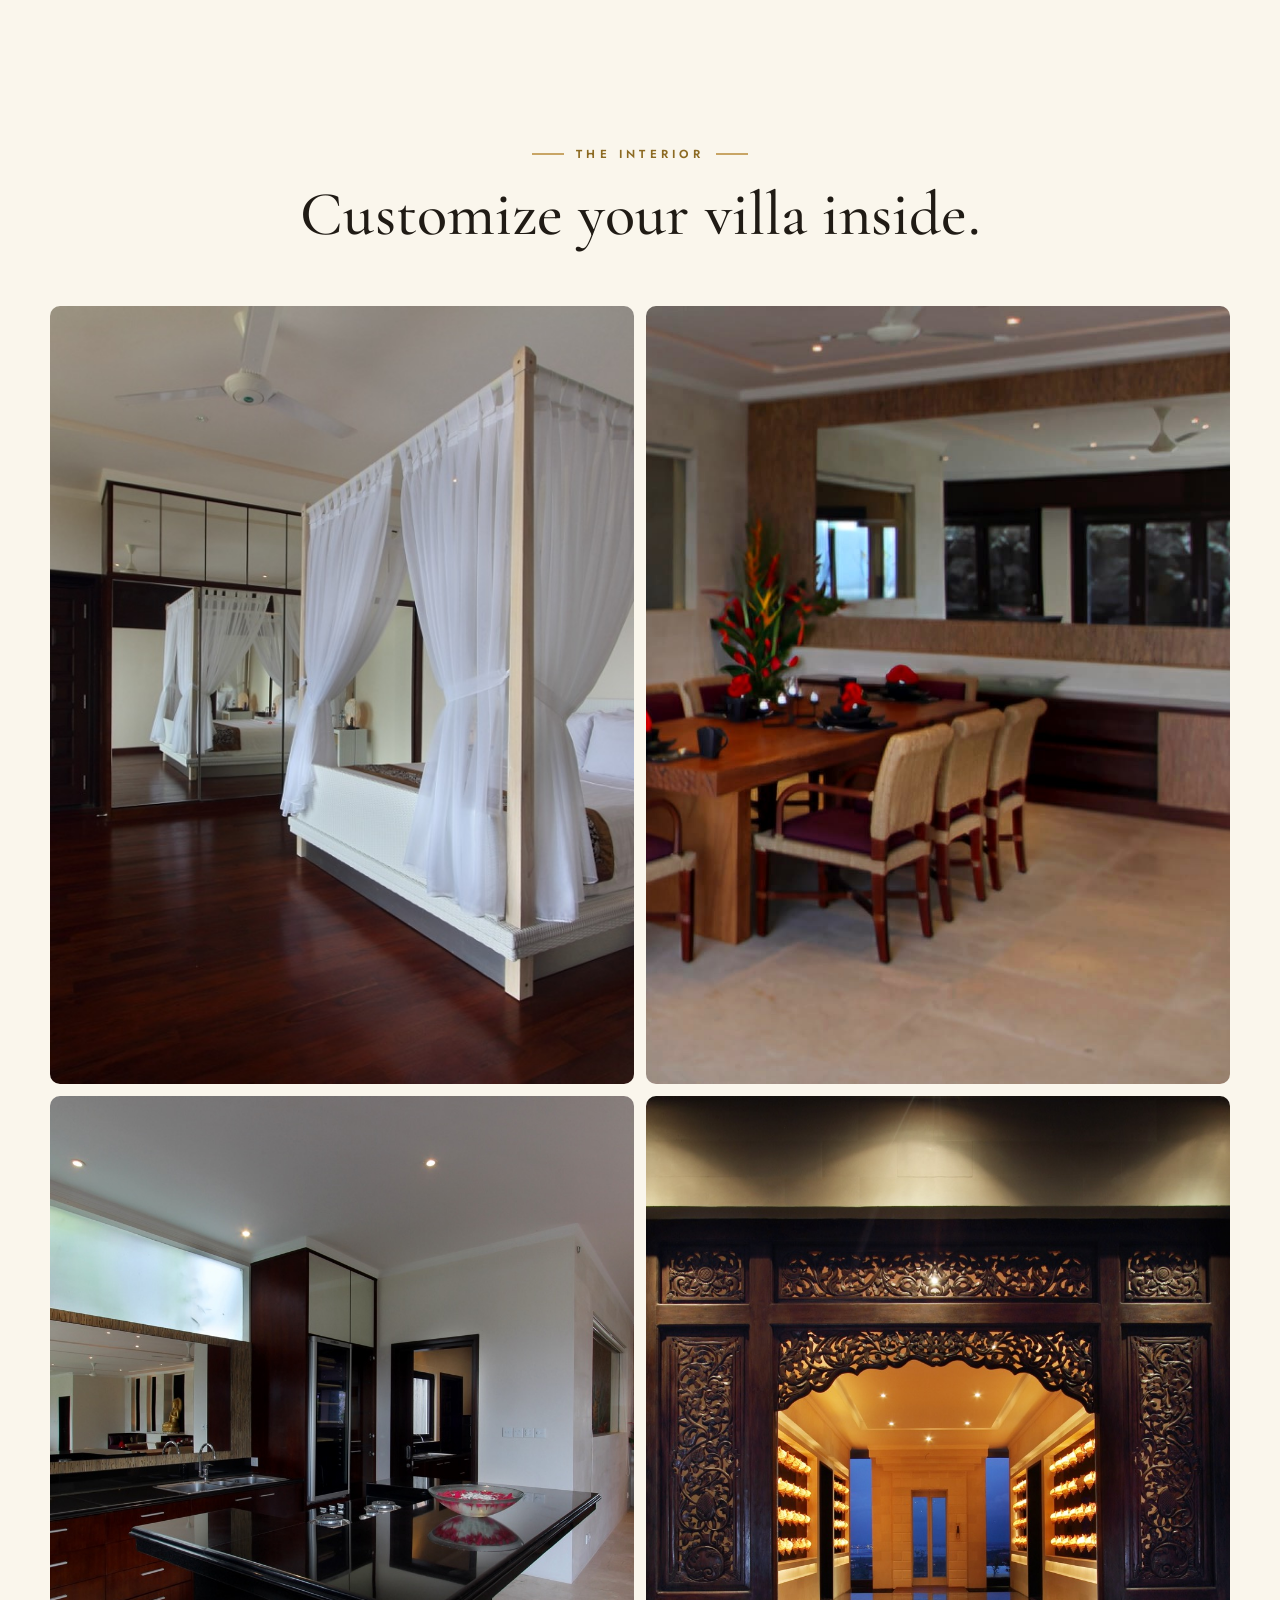
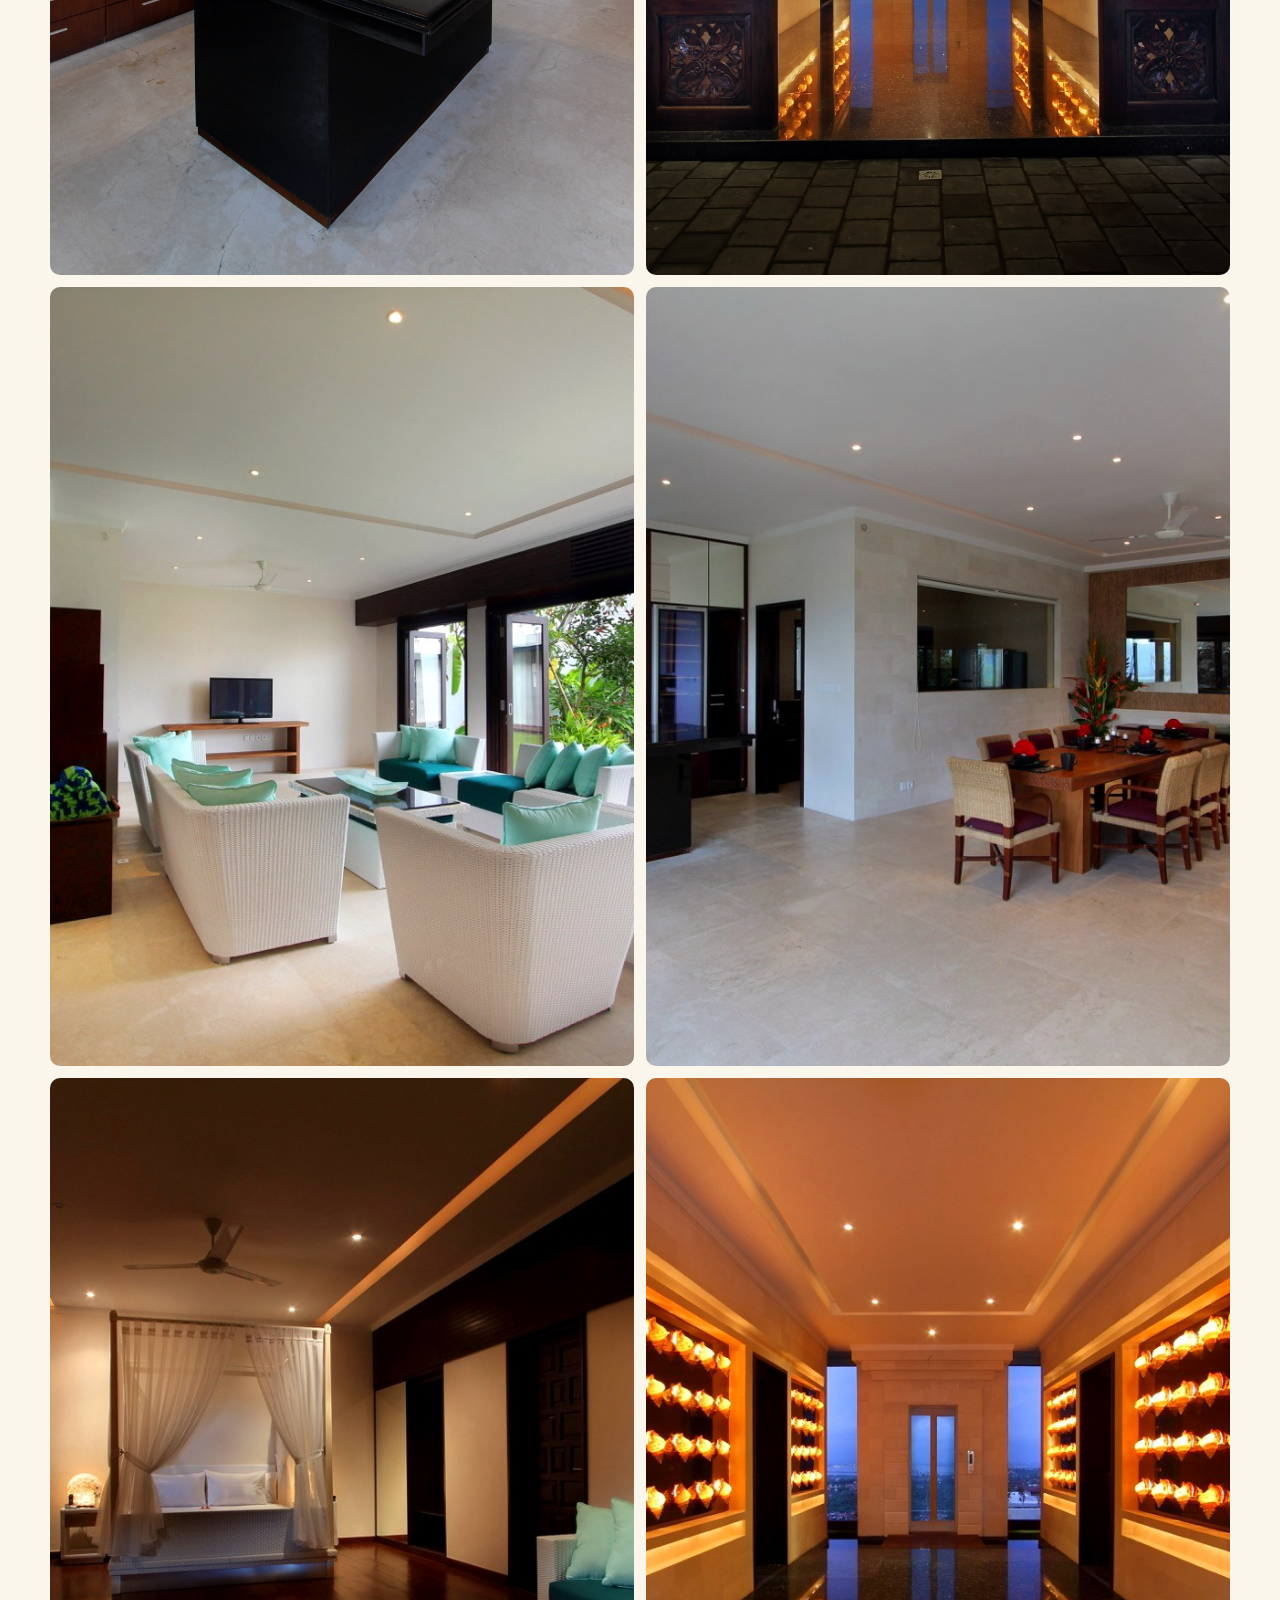
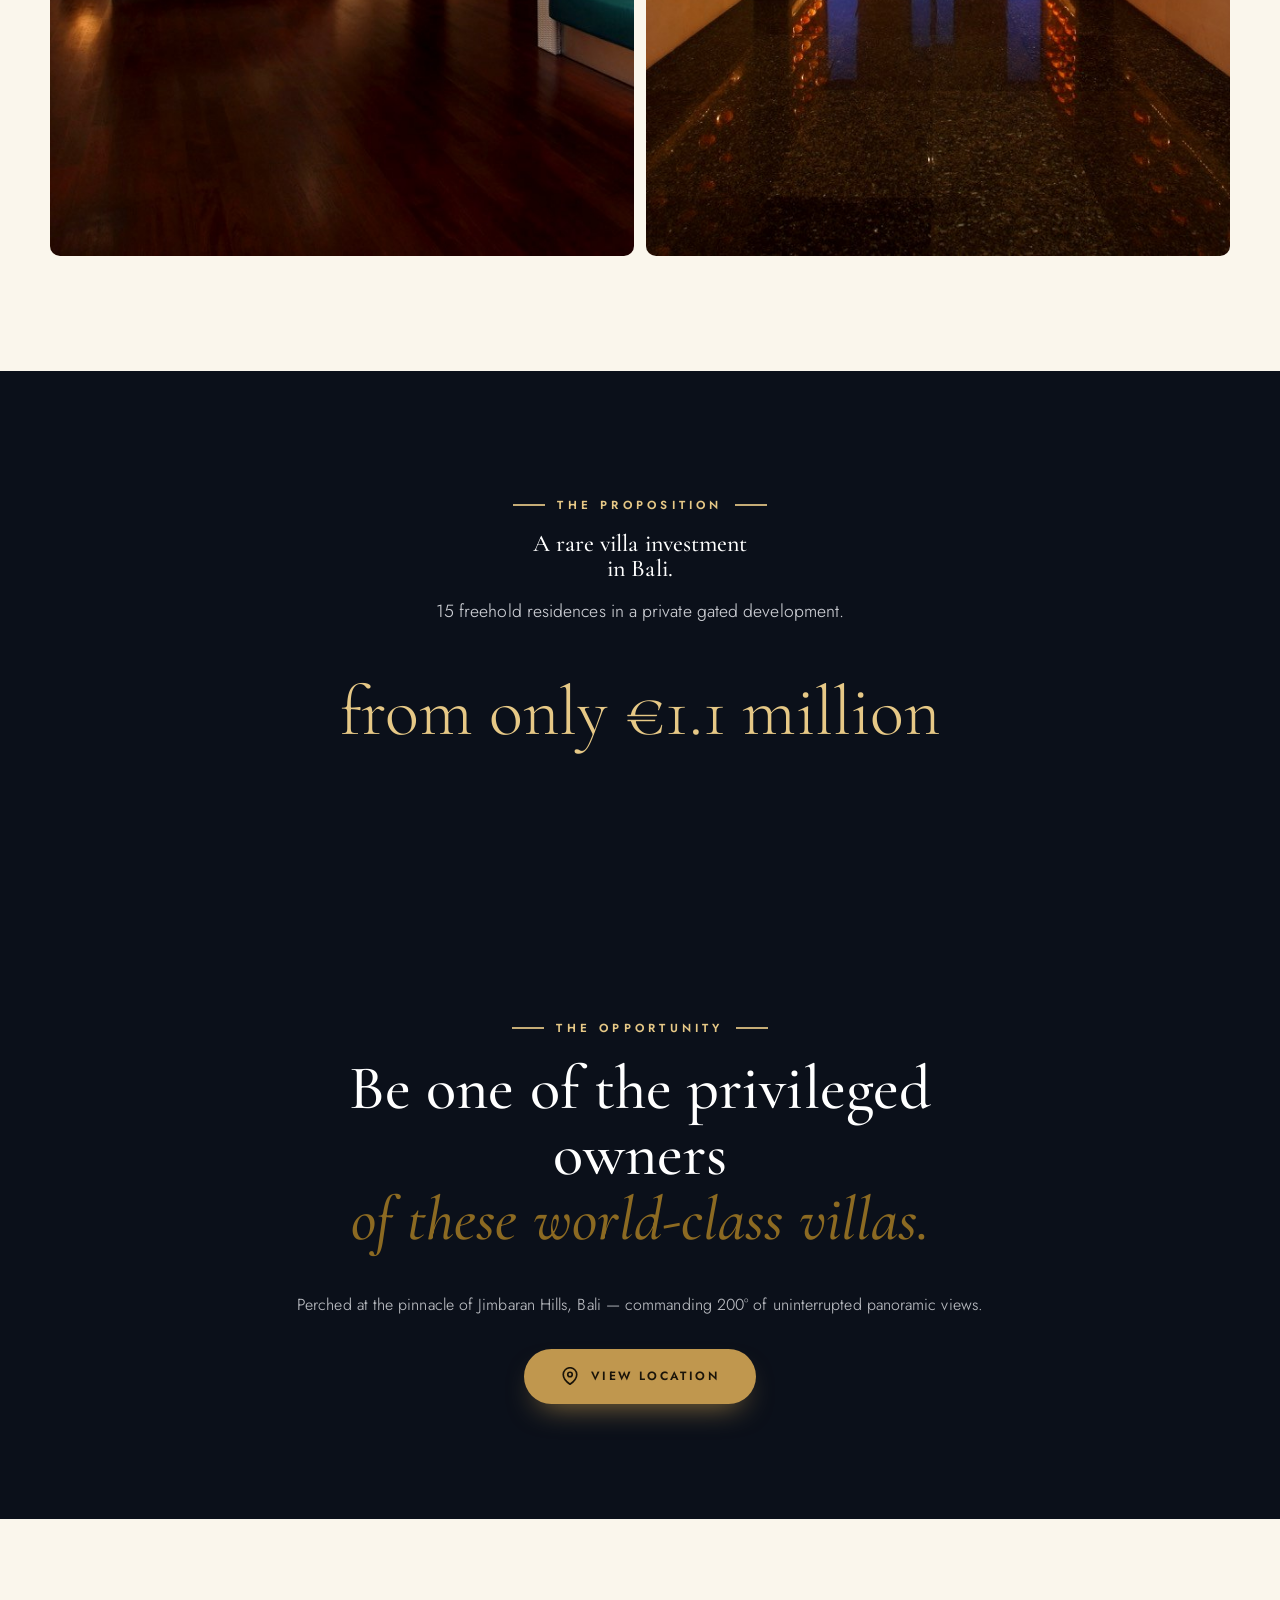
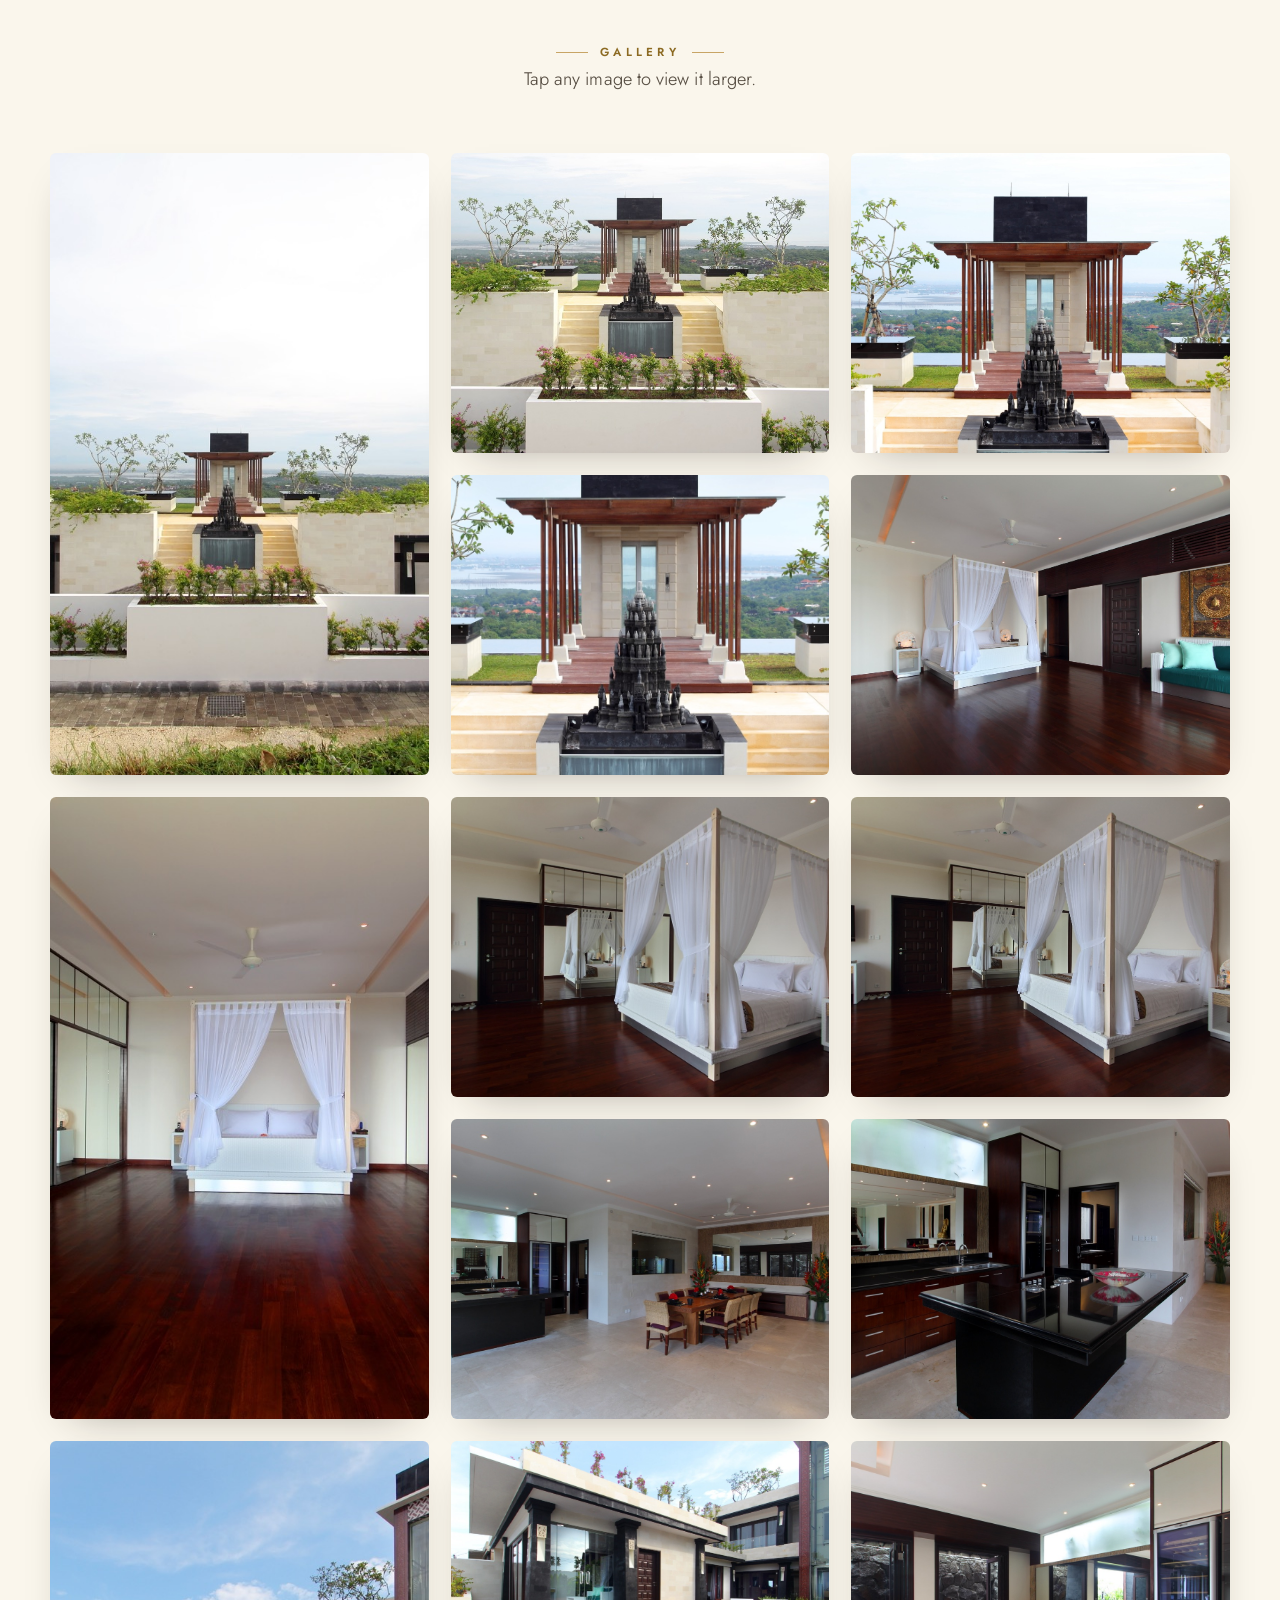
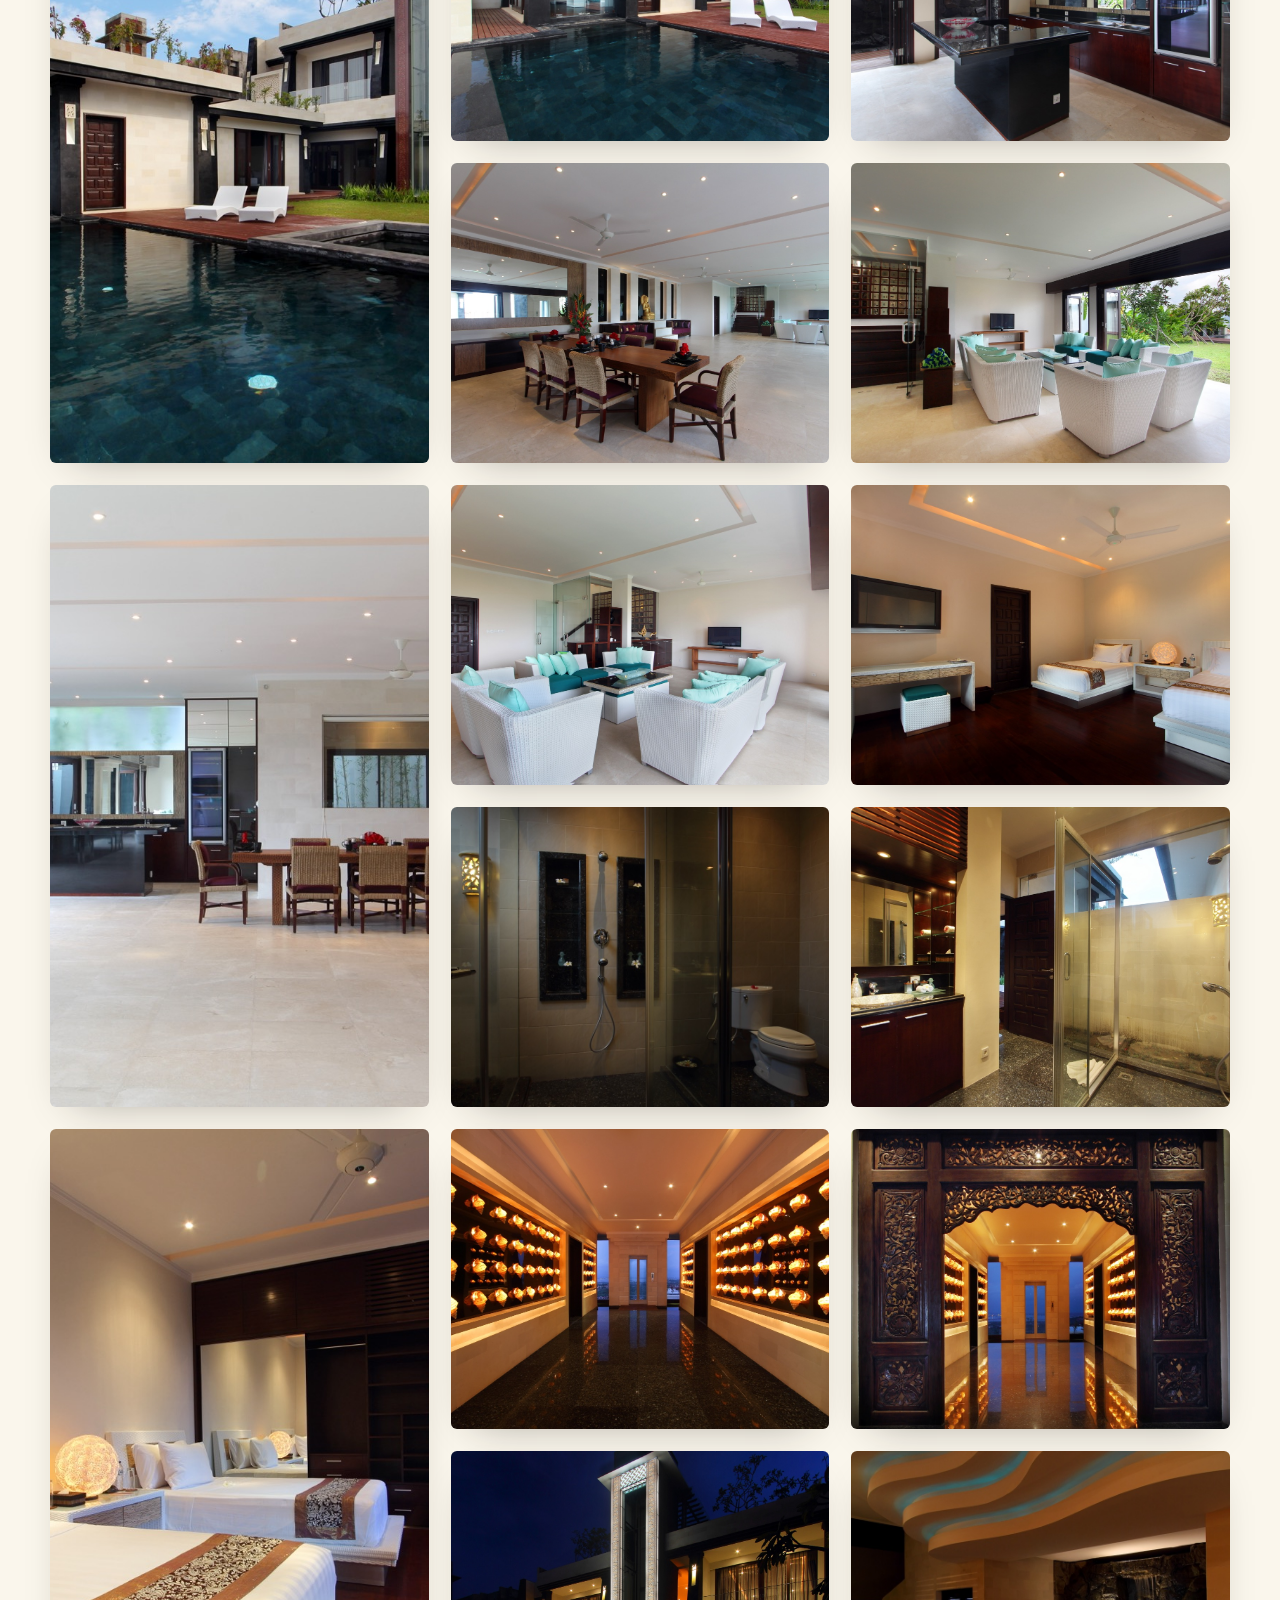
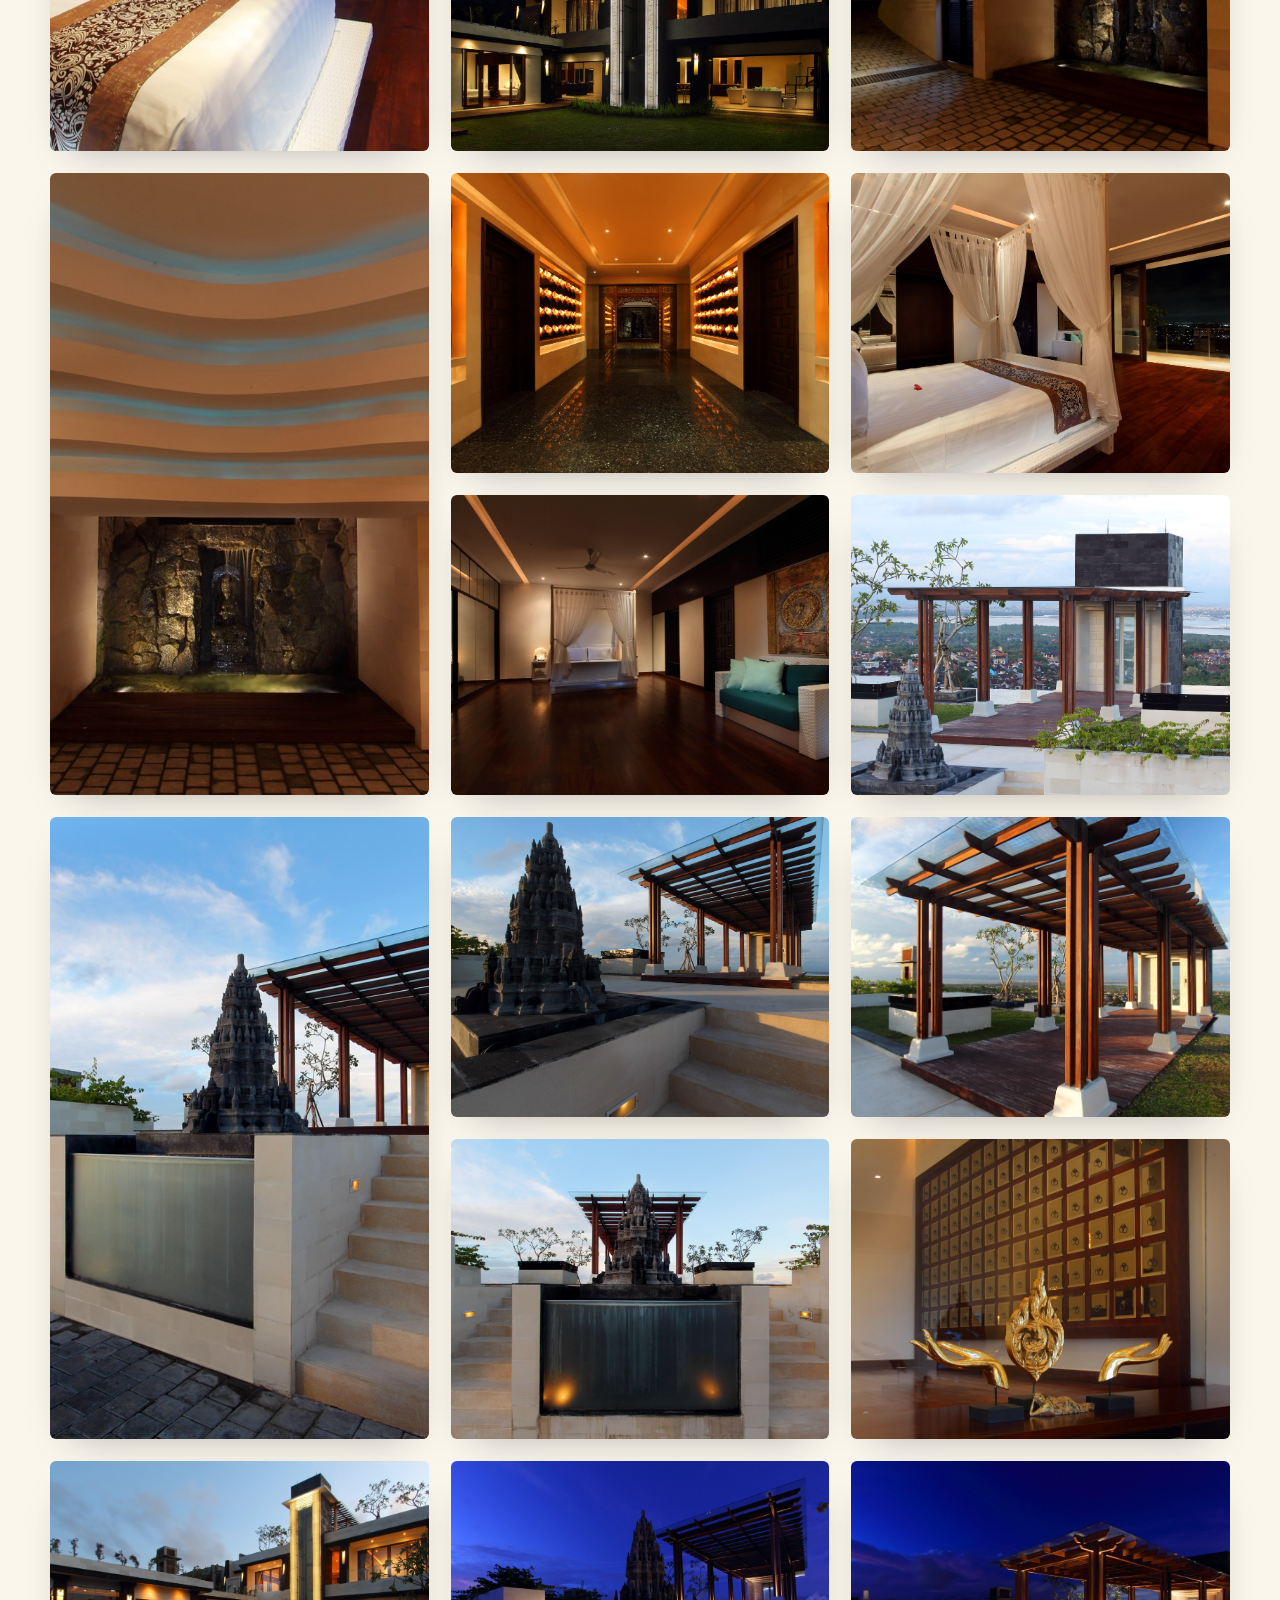
==== commit f0391ca4: "Refactor hero section: replace video slider with static images and update layout" ====
--- a/index.html
+++ b/index.html
@@ -75,14 +75,12 @@
 .nav .burger span{width:27px;height:2px;background:#fff;border-radius:2px;transition:.3s}
 .nav.solid{background:rgba(250,246,236,.94);backdrop-filter:blur(14px);border-bottom:1px solid var(--line);height:66px}
 .nav.solid .brand{color:var(--ink)}
-.nav.solid .brand img{filter:none}
 .nav.solid .links a{color:var(--ink);opacity:.88}
 .nav.solid .links a:hover{opacity:1}
 .nav.solid .links a::after{background:var(--gold)}
 .nav.solid .cta{border-color:var(--gold);color:var(--gold-deep)}
 .nav.solid .cta:hover{background:var(--gold);color:#1a1409}
 .nav.solid .burger span{background:var(--ink)}
-.nav .brand img{height:44px;width:auto;object-fit:contain;display:block;filter:brightness(0) invert(1);transition:filter .45s var(--ease)}
 
 .mobile-menu{position:fixed;inset:0;z-index:99;background:var(--deep);display:flex;flex-direction:column;align-items:center;
   justify-content:center;gap:24px;opacity:0;pointer-events:none;transition:.45s var(--ease)}
@@ -95,15 +93,6 @@
 .hero{position:relative;min-height:100vh;display:flex;flex-direction:column;justify-content:center;color:#fff;overflow:hidden;padding-bottom:0}
 .hero .media{position:absolute;inset:0;z-index:0}
 .hero .media img,.hero .media video{width:100%;height:100%;object-fit:cover}
-/* ---- Hero Video Slider ---- */
-.hero-slider{position:absolute;inset:0;z-index:0}
-.hero-slide{position:absolute;inset:0;opacity:0;transition:opacity 1.8s cubic-bezier(.4,0,.2,1);pointer-events:none}
-.hero-slide.active{opacity:1;pointer-events:auto}
-.hero-slide video{width:100%;height:100%;object-fit:cover;display:block}
-.hero-dots{position:absolute;bottom:72px;left:50%;transform:translateX(-50%);z-index:3;display:flex;gap:10px;align-items:center}
-.hero-dot{width:7px;height:7px;border-radius:50%;background:rgba(255,255,255,.38);border:1.5px solid rgba(255,255,255,.5);cursor:pointer;transition:.4s cubic-bezier(.4,0,.2,1);padding:0}
-.hero-dot.active{background:var(--gold-light);border-color:var(--gold-light);transform:scale(1.3);box-shadow:0 0 10px rgba(230,200,134,.6)}
-.hero-dot:hover:not(.active){background:rgba(255,255,255,.65);transform:scale(1.15)}
 .hero-videos{display:grid;grid-template-columns:1fr 1fr;gap:22px;width:100%;position:absolute;inset:0;z-index:0}
 .hero-videos .vid{position:relative;overflow:hidden;border-radius:0}
 .hero-videos .vid video{width:100%;height:100%;object-fit:cover;position:absolute;inset:0}
@@ -122,7 +111,10 @@
   text-shadow:0 2px 8px rgba(0,0,0,.45),0 6px 60px rgba(0,0,0,.65);max-width:15ch}
 .hero p{max-width:580px;font-size:clamp(1rem,1.4vw,1.16rem);color:#fff;font-weight:400;text-shadow:0 1px 4px rgba(0,0,0,.7),0 2px 22px rgba(0,0,0,.75)}
 .hero .actions{display:flex;flex-wrap:wrap;gap:15px;margin-top:34px}
-
+.scroll-cue{position:absolute;bottom:26px;left:50%;transform:translateX(-50%);z-index:2;display:flex;flex-direction:column;
+  align-items:center;gap:9px;font-size:.62rem;letter-spacing:.32em;text-transform:uppercase;color:rgba(255,255,255,.8)}
+.scroll-cue::after{content:'';width:1.5px;height:40px;background:linear-gradient(var(--gold-light),transparent);animation:cue 2.2s infinite}
+@keyframes cue{0%,100%{opacity:.3;transform:scaleY(.55)}50%{opacity:1;transform:scaleY(1)}}
 
 /* ===== Page-1 intro hero: white -> light blue -> navy -> near-black ===== */
 .intro{position:relative;min-height:100vh;display:flex;flex-direction:column;align-items:center;justify-content:center;text-align:center;
@@ -383,11 +375,9 @@
   .wrap{padding:0 20px}
   .hero{padding-bottom:14vh}
   .hero h1{font-size:clamp(2.6rem,12vw,3.4rem)}
-  .hero-cta-btns{display:none!important}
   .strip{gap:12px}
   .head{margin-bottom:40px}
   .modal-card{padding:30px 24px}
-  .nav .brand img{height:78px}
 }
 </style>
 </head>
@@ -396,7 +386,7 @@
 <!-- ===== NAV ===== -->
 <nav class="nav solid">
   <div class="wrap">
-    <a href="#top" class="brand"><img src="assets/asmara.png" alt="Puncak Asmara"></a>
+    <a href="#top" class="brand">Puncak&nbsp;Asmara</a>
     <div class="links">
       <a href="#living">The Villas</a>
       <a href="#view">The View</a>
@@ -416,34 +406,18 @@
   <a href="#" data-modal="enquire">Enquire</a>
 </div>
 
-<!-- ===== 1 · HERO (full-screen video background) ===== -->
-<header class="hero has-video" id="hero-section">
-  <!-- Video Slider -->
-  <div class="hero-slider" id="hero-slider">
-    <div class="hero-slide active" id="hero-slide-0">
-      <video autoplay muted loop playsinline>
-        <source src="assets/videos/day-loop.mp4" type="video/mp4">
-      </video>
-    </div>
-    <div class="hero-slide" id="hero-slide-1">
-      <video muted loop playsinline poster="assets/satellite.jpg">
-        <source src="assets/videos/day-view.mp4" type="video/mp4">
-      </video>
-    </div>
-  </div>
-  <!-- Dot indicators -->
-  <div class="hero-dots" id="hero-dots">
-    <button class="hero-dot active" data-slide="0" aria-label="Video 1"></button>
-    <button class="hero-dot" data-slide="1" aria-label="Video 2"></button>
-  </div>
-  <div class="wrap" style="display:flex;flex-direction:column;align-items:center;text-align:center;padding-top:clamp(120px,20vh,180px);padding-bottom:clamp(60px,10vh,100px)">
-    <h1 style="font-size:clamp(3rem,9vw,7rem);font-weight:400;letter-spacing:.01em;text-shadow:0 2px 8px rgba(0,0,0,.45),0 6px 60px rgba(0,0,0,.65);margin:0 0 .2em">The View<br><span style="font-style:italic;color:var(--gold-light)">from the Top</span></h1>
-    <p style="font-size:clamp(1rem,1.6vw,1.2rem);color:rgba(255,255,255,.92);text-shadow:0 1px 4px rgba(0,0,0,.7);max-width:520px;margin-bottom:clamp(18px,3vh,28px)">Sunrise or Sunset? <em style="font-family:'Cormorant Garamond',serif;color:var(--gold-light)">Why not both.</em><br>15 ultra-luxury freehold villas.</p>
-    <p style="font-family:'Cormorant Garamond',Georgia,serif;font-style:italic;font-size:clamp(1rem,2.2vw,1.55rem);color:var(--gold-light);text-shadow:0 2px 18px rgba(0,0,0,.6);margin-bottom:clamp(20px,3vh,34px)">From the pinnacle of Jimbaran Hills</p>
-    <div style="display:flex;flex-wrap:wrap;gap:14px;justify-content:center" class="hero-cta-btns">
-      <button class="btn btn-gold" data-modal="enquire">Enquire Now</button>
-      <a class="btn btn-light" href="#living">Discover the Villas</a>
-    </div>
+<!-- ===== 1 · INTRO (videos + colour transition) ===== -->
+<header class="intro">
+  <div class="logo">
+    <img src="assets/asmara.png" alt="Puncak Asmara" style="height:180px;width:auto;object-fit:contain;margin-bottom:10px">
+  </div>
+  <h1>The view from the top</h1>
+  <p class="sub" style="font-family:'Cormorant Garamond',Georgia,serif;font-size:clamp(1.15rem,4.9vw,2rem);color:#16233f;margin:6px 0 2px;white-space:nowrap">At the pinnacle of Jimbaran Hills</p>
+  <p class="sub" style="font-family:'Cormorant Garamond',Georgia,serif;font-size:clamp(1.4rem,2.6vw,2rem);color:#16233f;margin:2px 0 40px">Bali</p>
+  <h2 style="font-size:clamp(1.6rem,3.5vw,2.8rem);color:#16233f;font-weight:400;margin-bottom:6px;line-height:1.2">Sunrise or Sunset?<br><span class="italic">Why not both.</span></h2>
+  <div class="videos">
+    <div class="vid"><video autoplay muted loop playsinline poster="assets/satellite.jpg"><source src="assets/videos/day-view.mp4" type="video/mp4"></video></div>
+    <div class="vid"><video autoplay muted loop playsinline poster="assets/satellite.jpg"><source src="assets/videos/day-loop.mp4" type="video/mp4"></video></div>
   </div>
 </header>
 
@@ -670,61 +644,6 @@
 
 <script>/* Puncak Asmara — site interactions (lightweight, no dependencies) */
 (function(){
-
-  /* ---- Hero Video Slider ---- */
-  var slides = document.querySelectorAll('.hero-slide');
-  var dots = document.querySelectorAll('.hero-dot');
-  var currentSlide = 0;
-  var sliderTimer = null;
-  var SLIDE_INTERVAL = 8000;
-
-  function goToSlide(idx){
-    // pause current video
-    var curVid = slides[currentSlide].querySelector('video');
-    slides[currentSlide].classList.remove('active');
-    dots[currentSlide].classList.remove('active');
-
-    currentSlide = idx;
-
-    // play next video from beginning
-    var nextVid = slides[currentSlide].querySelector('video');
-    nextVid.currentTime = 0;
-    nextVid.play().catch(function(){});
-    slides[currentSlide].classList.add('active');
-    dots[currentSlide].classList.add('active');
-  }
-
-  function nextSlide(){
-    var next = (currentSlide + 1) % slides.length;
-    goToSlide(next);
-  }
-
-  function startTimer(){
-    clearInterval(sliderTimer);
-    sliderTimer = setInterval(nextSlide, SLIDE_INTERVAL);
-  }
-
-  if(slides.length > 1){
-    // preload slide 1 video
-    var preloadVid = slides[1].querySelector('video');
-    preloadVid.preload = 'auto';
-    preloadVid.load();
-
-    // dot click handlers
-    dots.forEach(function(dot){
-      dot.addEventListener('click', function(){
-        var idx = parseInt(dot.getAttribute('data-slide'));
-        if(idx !== currentSlide){
-          goToSlide(idx);
-          startTimer();
-        }
-      });
-    });
-
-    // start auto-advance
-    startTimer();
-  }
-
   var nav = document.querySelector('.nav');
   var hero = document.querySelector('.hero');
   var transparentHero = document.body.classList.contains('has-hero') && hero;
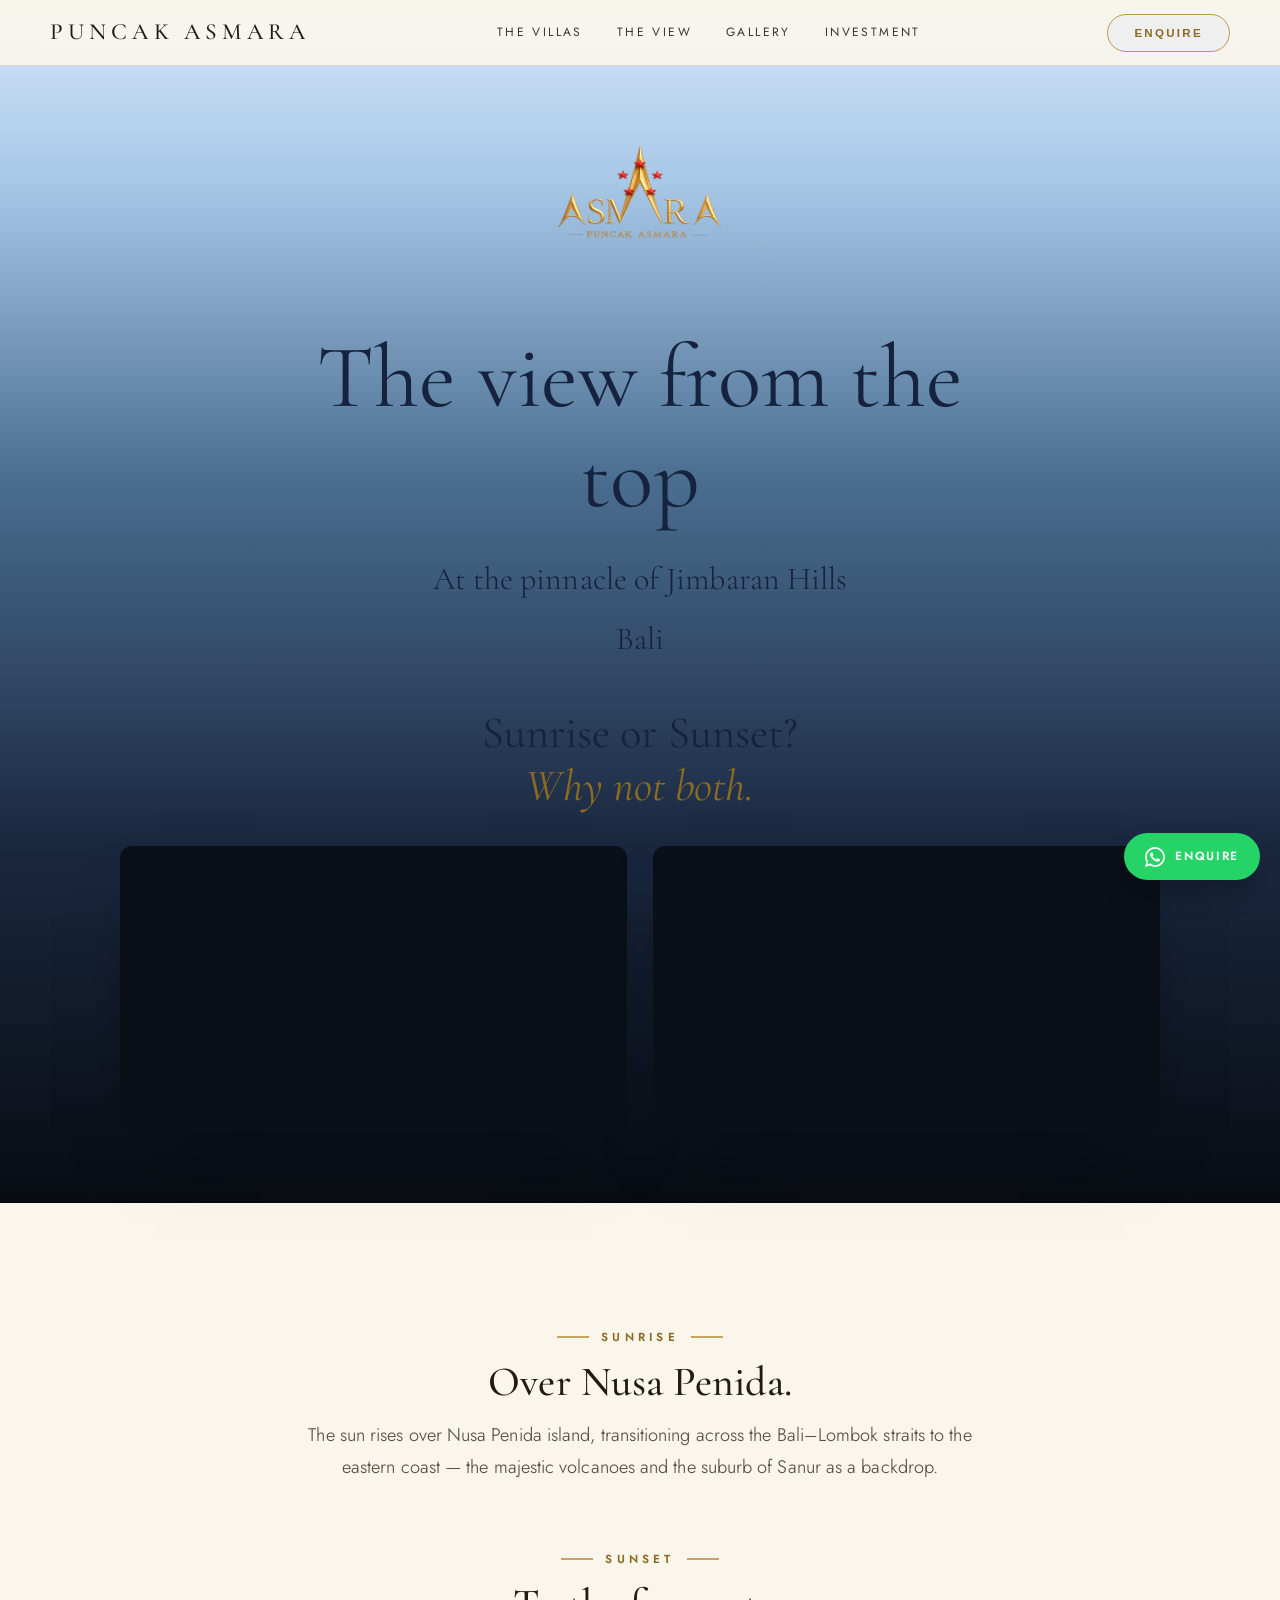
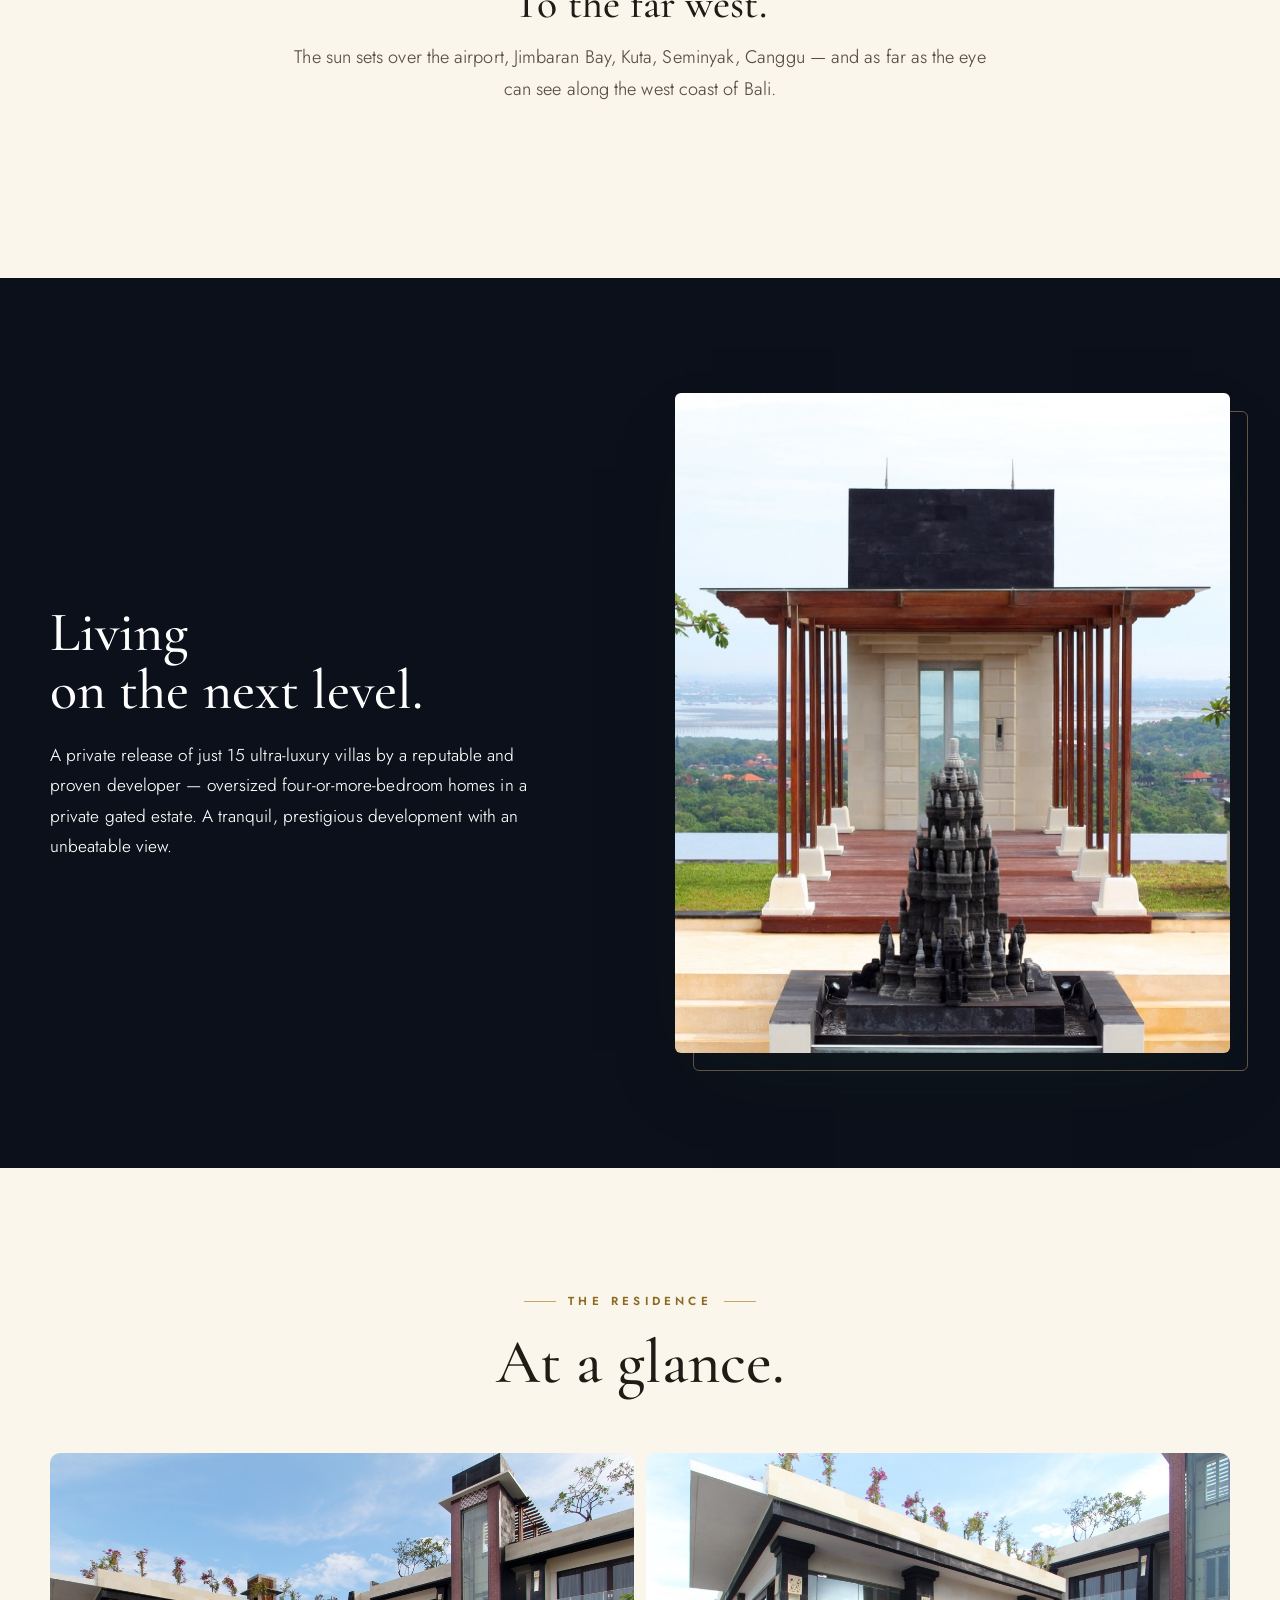
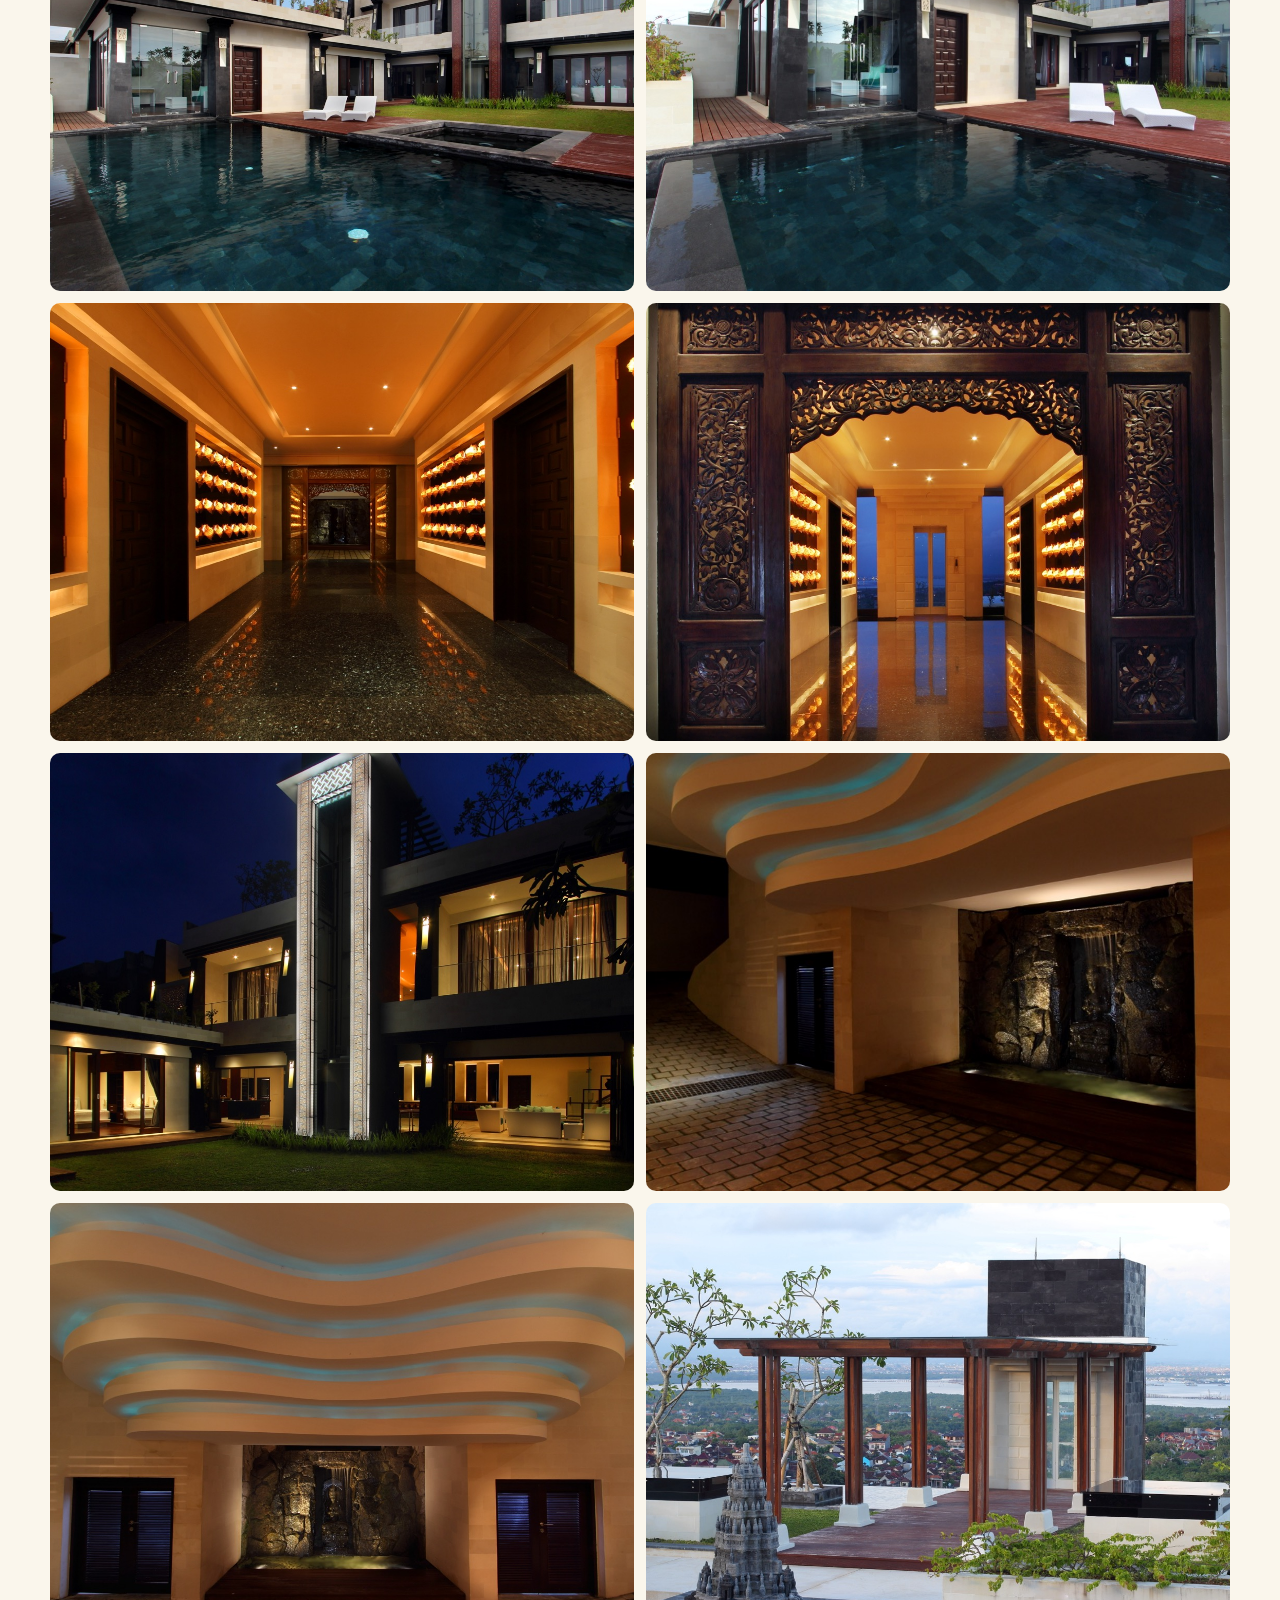
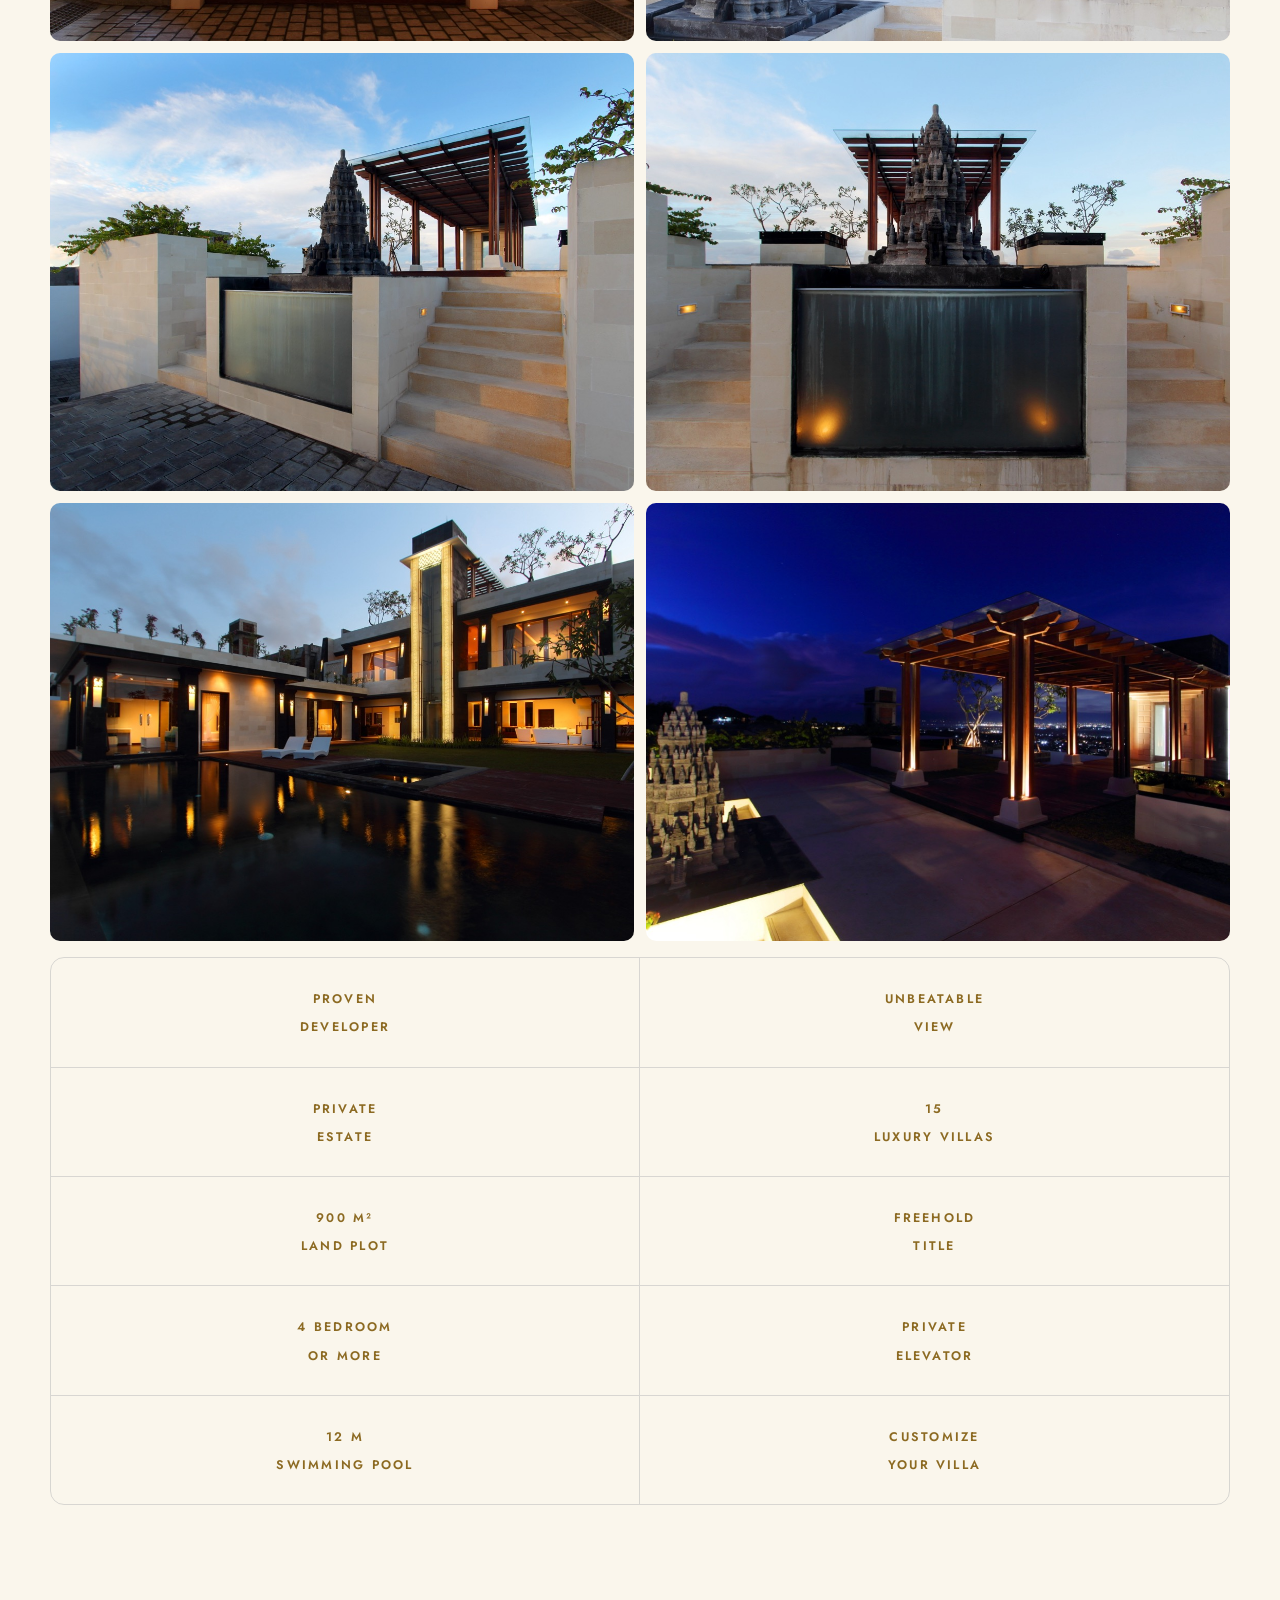
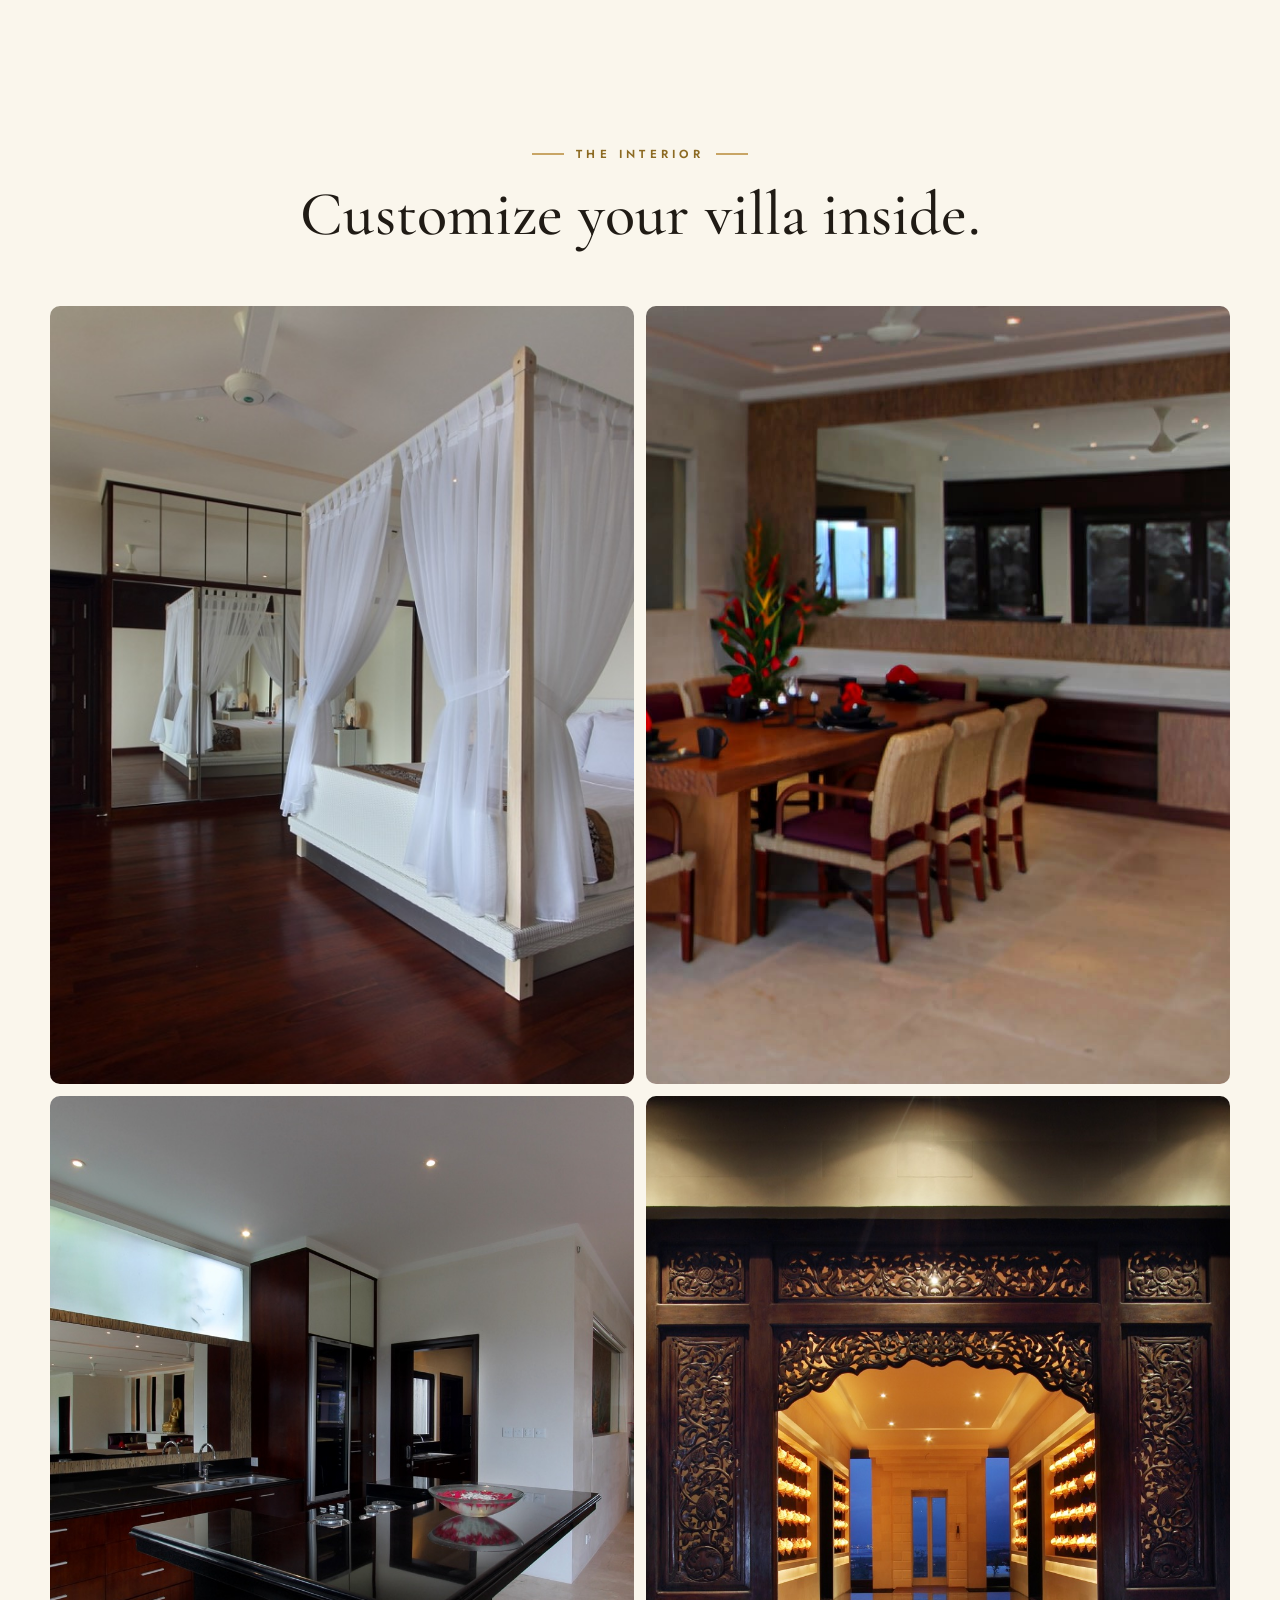
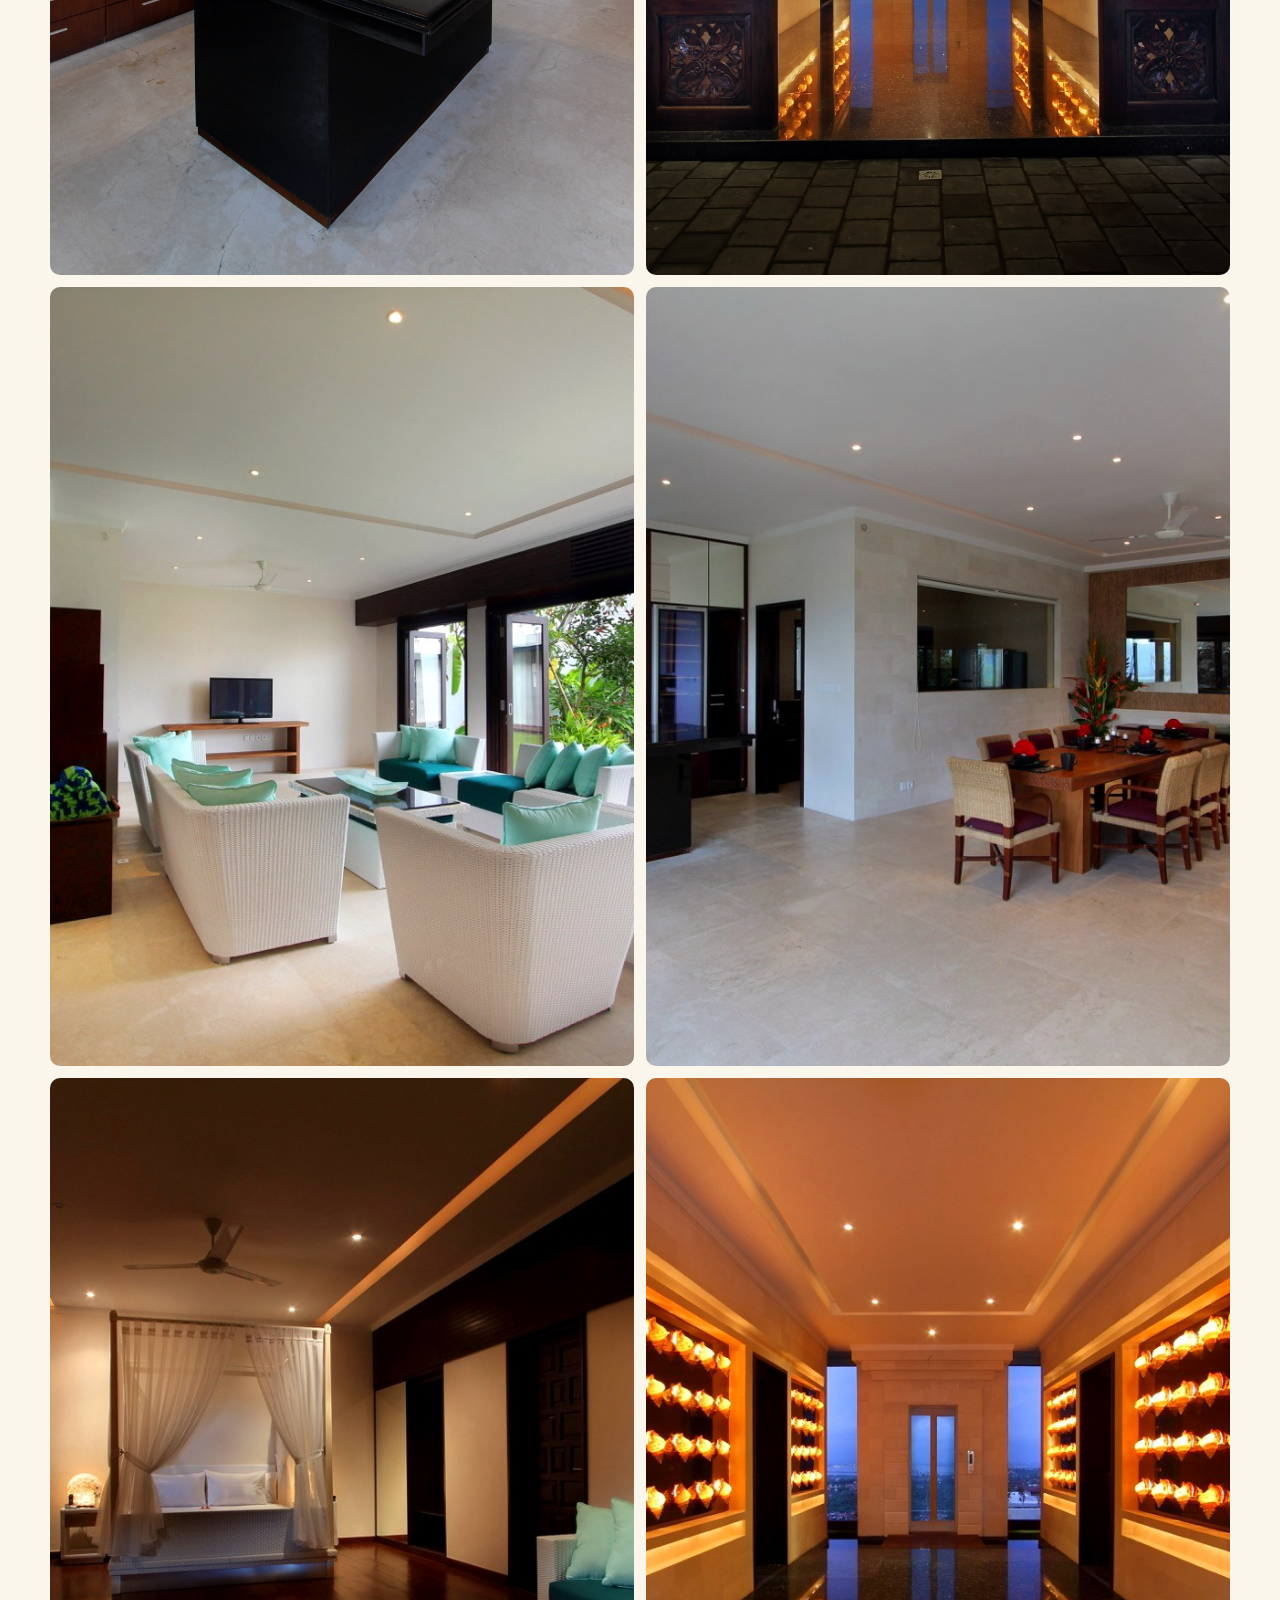
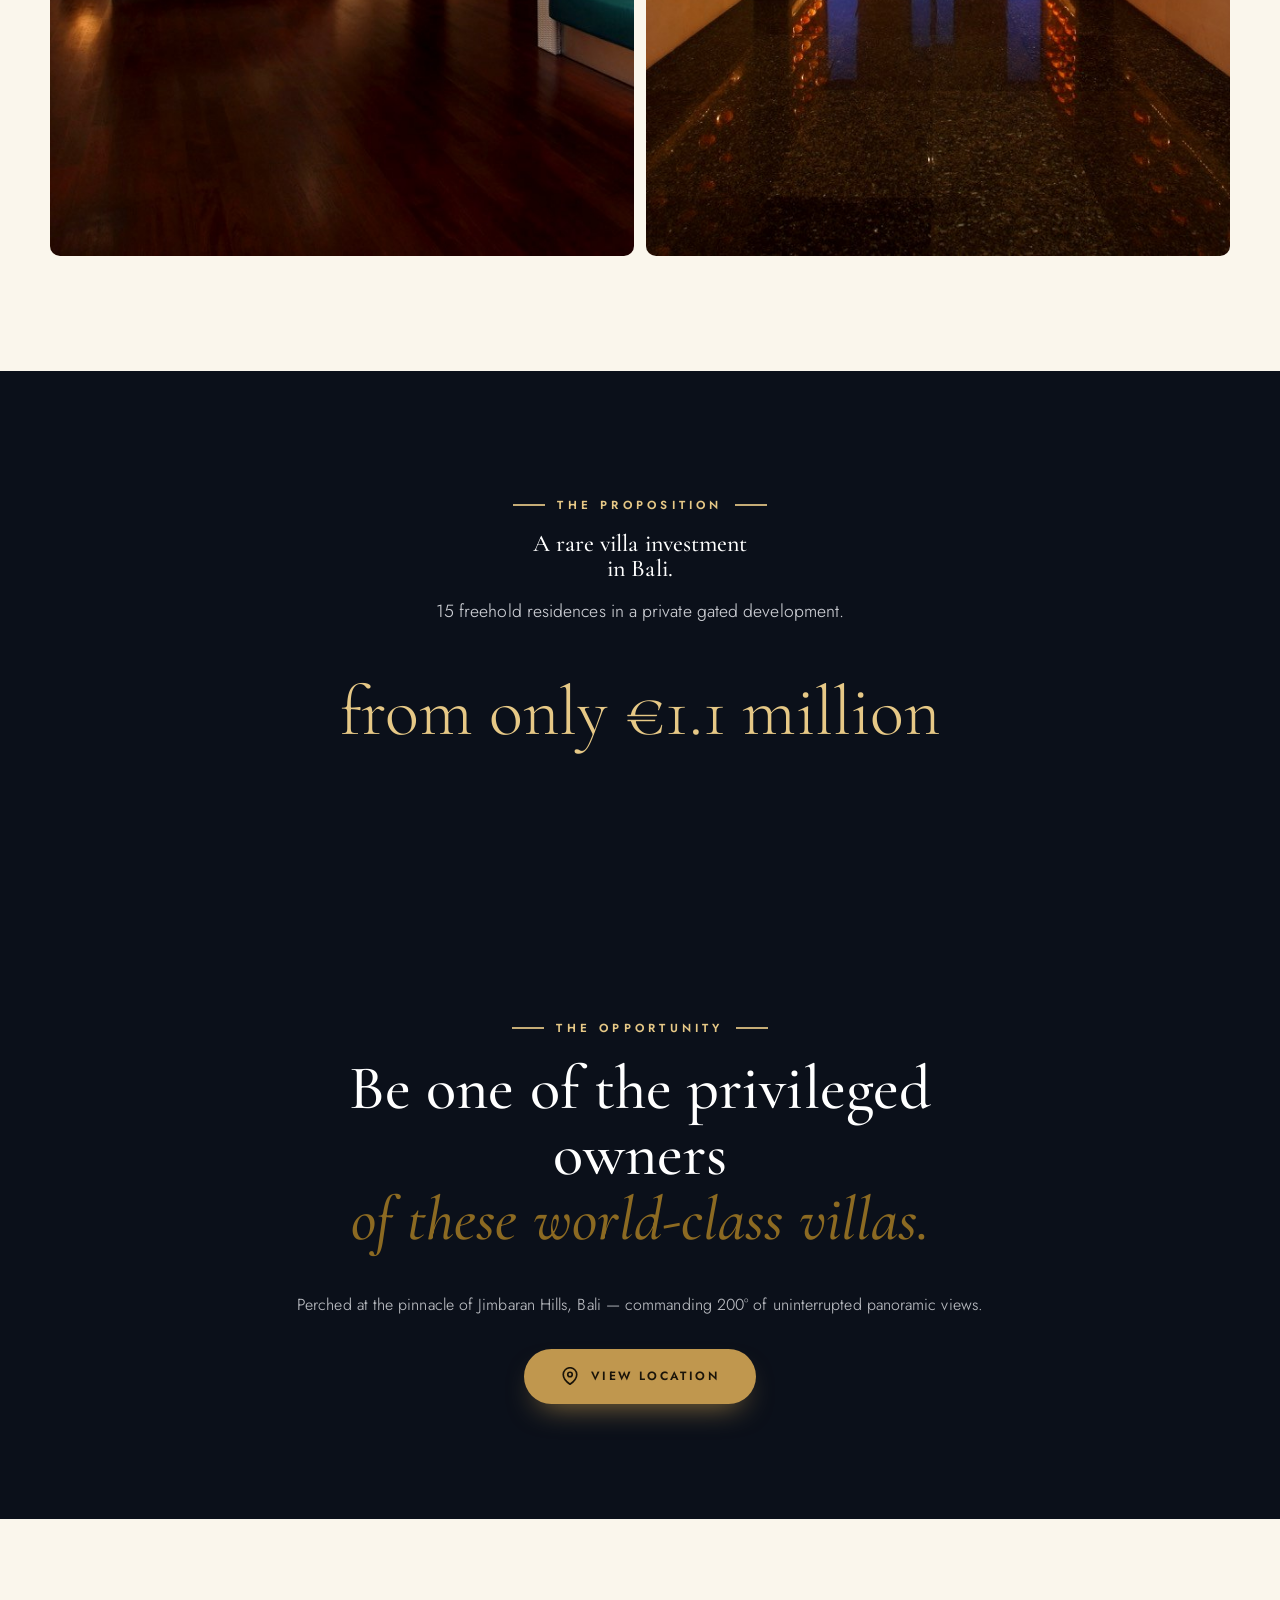
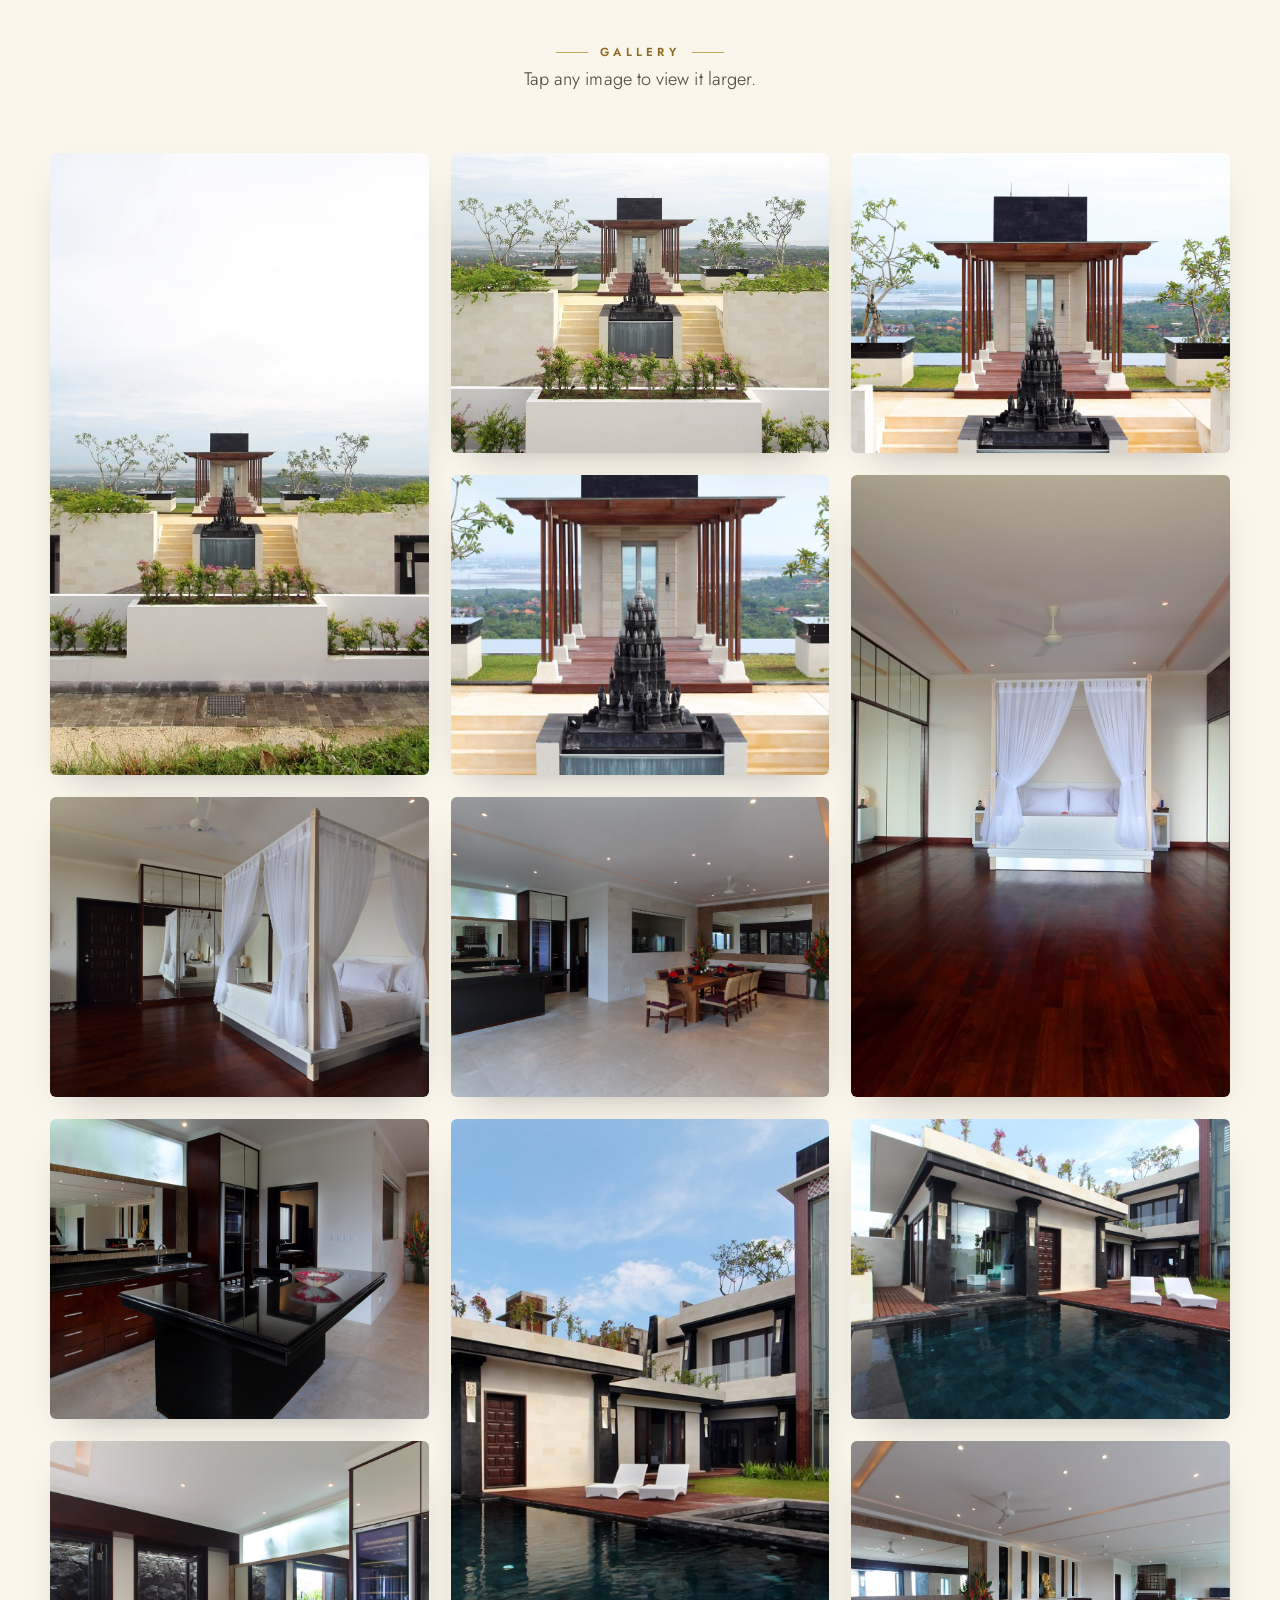
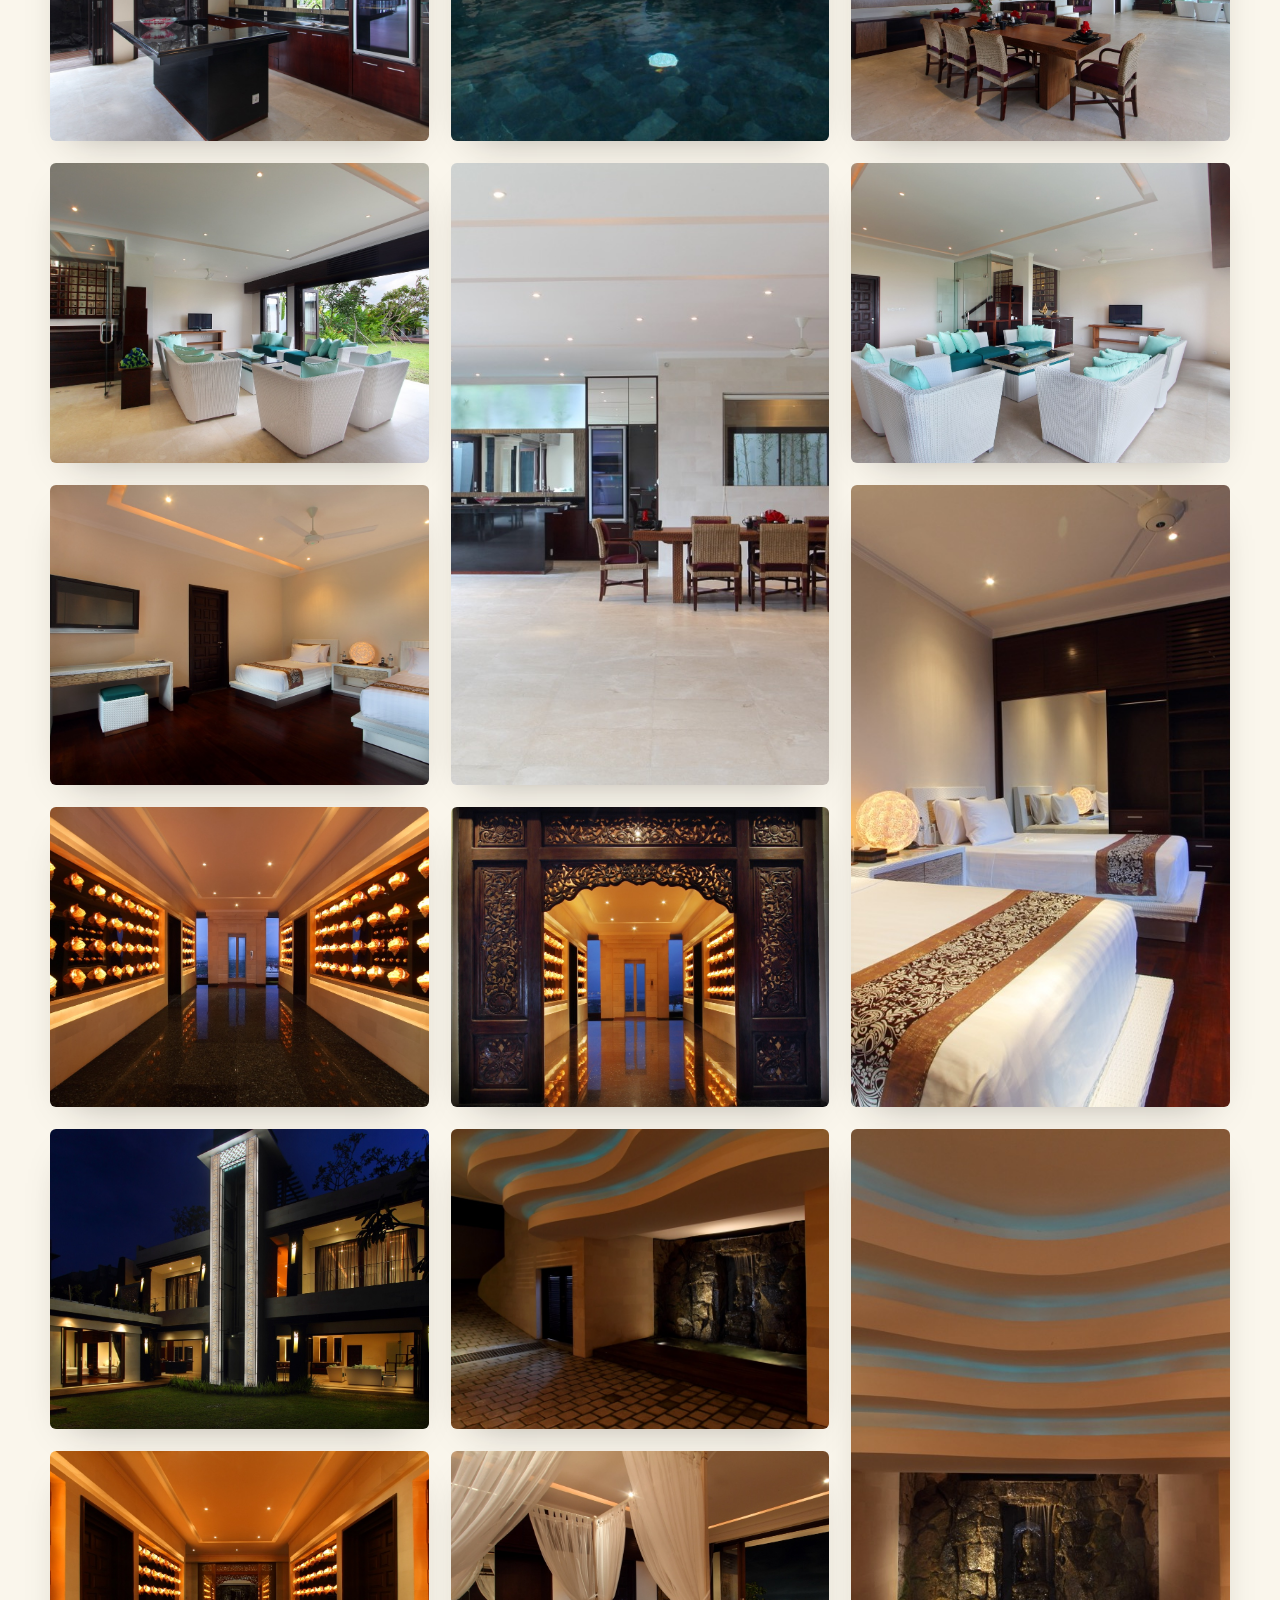
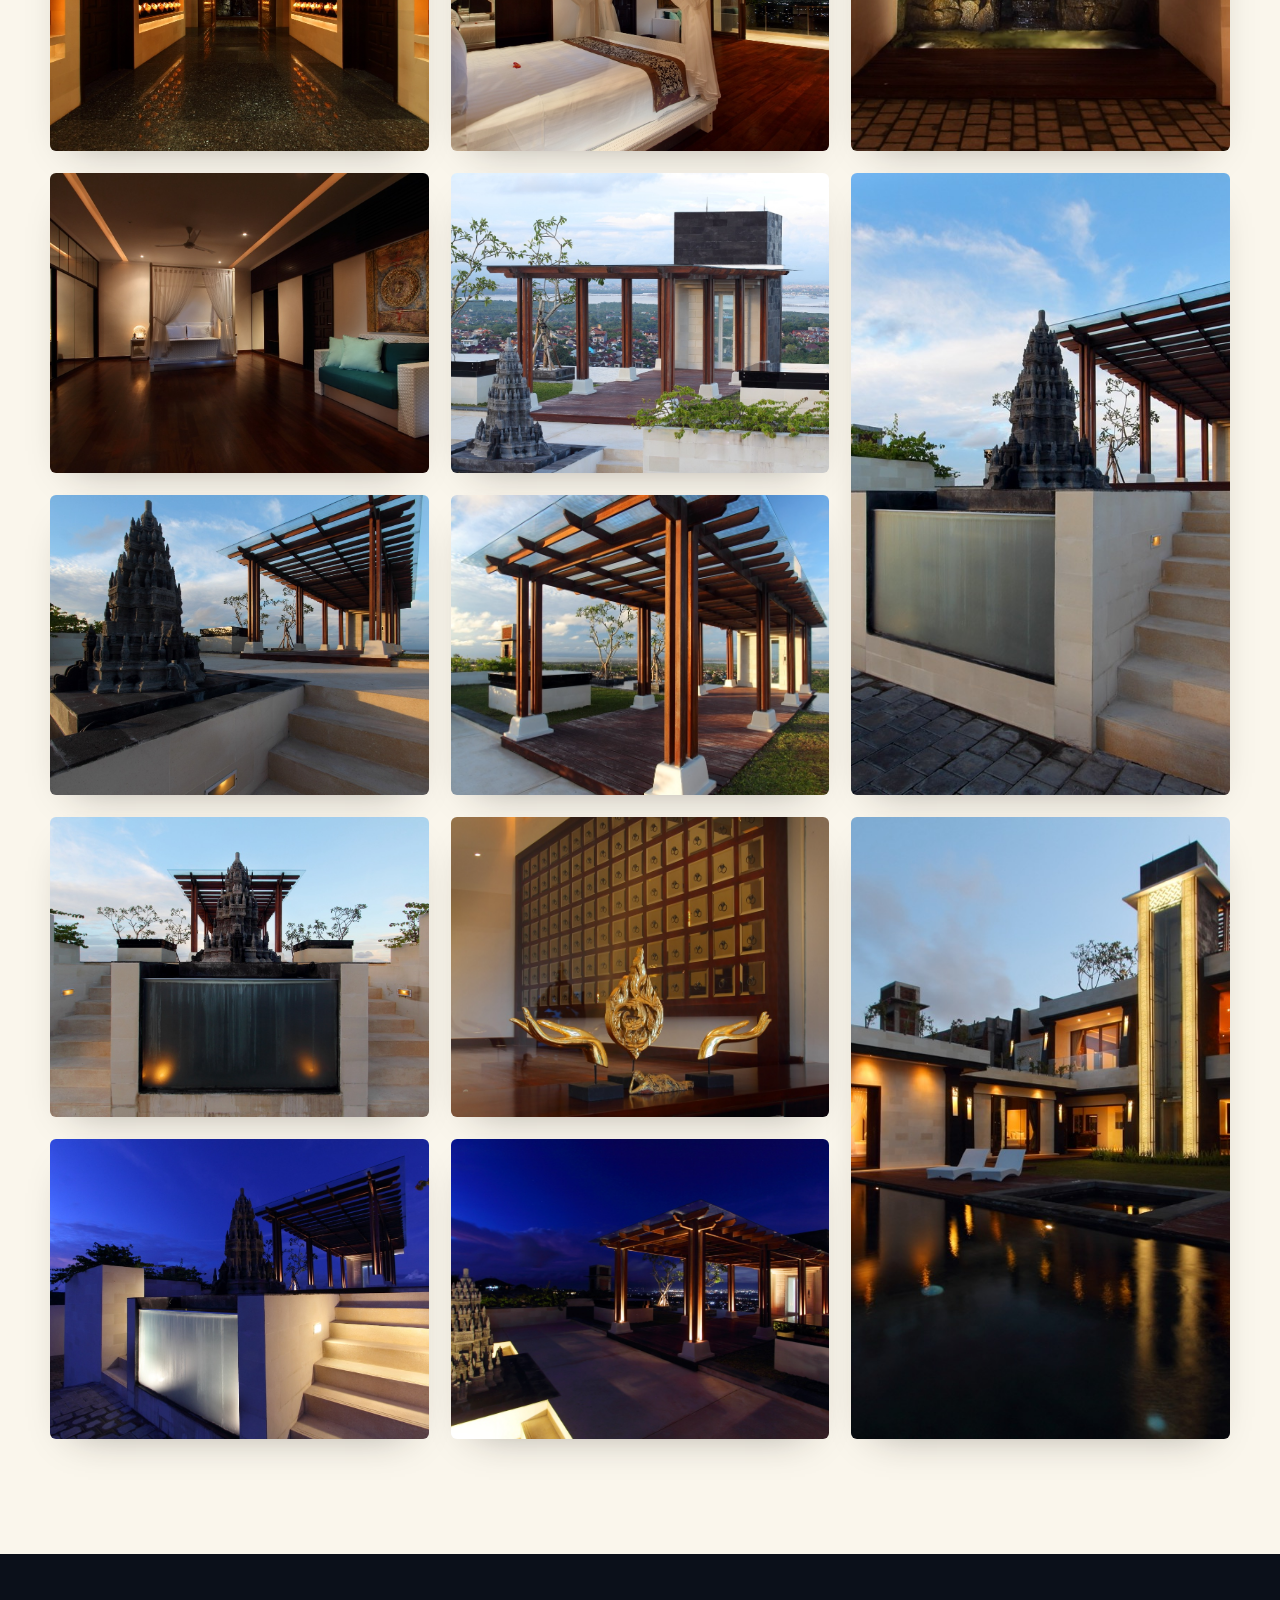
==== commit 9dc82202: "Remove unused video elements and clean up image button list in index.html" ====
--- a/index.html
+++ b/index.html
@@ -416,8 +416,8 @@
   <p class="sub" style="font-family:'Cormorant Garamond',Georgia,serif;font-size:clamp(1.4rem,2.6vw,2rem);color:#16233f;margin:2px 0 40px">Bali</p>
   <h2 style="font-size:clamp(1.6rem,3.5vw,2.8rem);color:#16233f;font-weight:400;margin-bottom:6px;line-height:1.2">Sunrise or Sunset?<br><span class="italic">Why not both.</span></h2>
   <div class="videos">
-    <div class="vid"><video autoplay muted loop playsinline poster="assets/satellite.jpg"><source src="assets/videos/day-view.mp4" type="video/mp4"></video></div>
-    <div class="vid"><video autoplay muted loop playsinline poster="assets/satellite.jpg"><source src="assets/videos/day-loop.mp4" type="video/mp4"></video></div>
+    <div class="vid"><video autoplay muted loop playsinline><source src="assets/videos/day-view.mp4" type="video/mp4"></video></div>
+    <div class="vid"><video autoplay muted loop playsinline><source src="assets/videos/day-loop.mp4" type="video/mp4"></video></div>
   </div>
 </header>
 
@@ -538,10 +538,8 @@
     <button class="lb-trigger reveal" data-src="assets/photos/IMG_2673ok%20Large.jpeg"><img src="assets/photos/IMG_2673ok%20Large.jpeg" loading="lazy" alt="Puncak Asmara" /></button>
     <button class="lb-trigger reveal" data-src="assets/photos/IMG_2678ok%20Large.jpeg"><img src="assets/photos/IMG_2678ok%20Large.jpeg" loading="lazy" alt="Puncak Asmara" /></button>
     <button class="lb-trigger reveal" data-src="assets/photos/IMG_2681ok%20Large.jpeg"><img src="assets/photos/IMG_2681ok%20Large.jpeg" loading="lazy" alt="Puncak Asmara" /></button>
-    <button class="lb-trigger reveal" data-src="assets/photos/IMG_2688ok%20Large.jpeg"><img src="assets/photos/IMG_2688ok%20Large.jpeg" loading="lazy" alt="Puncak Asmara" /></button>
     <button class="lb-trigger reveal tall" data-src="assets/photos/IMG_2694ok%20Large.jpeg"><img src="assets/photos/IMG_2694ok%20Large.jpeg" loading="lazy" alt="Puncak Asmara" /></button>
     <button class="lb-trigger reveal" data-src="assets/photos/IMG_2700cropok%20Large.jpeg"><img src="assets/photos/IMG_2700cropok%20Large.jpeg" loading="lazy" alt="Puncak Asmara" /></button>
-    <button class="lb-trigger reveal" data-src="assets/photos/IMG_2700ok%20Large.jpeg"><img src="assets/photos/IMG_2700ok%20Large.jpeg" loading="lazy" alt="Puncak Asmara" /></button>
     <button class="lb-trigger reveal" data-src="assets/photos/IMG_2751ok%20Large.jpeg"><img src="assets/photos/IMG_2751ok%20Large.jpeg" loading="lazy" alt="Puncak Asmara" /></button>
     <button class="lb-trigger reveal" data-src="assets/photos/IMG_2754ok%20Large.jpeg"><img src="assets/photos/IMG_2754ok%20Large.jpeg" loading="lazy" alt="Puncak Asmara" /></button>
     <button class="lb-trigger reveal tall" data-src="assets/photos/IMG_2764ok%20Large.jpeg"><img src="assets/photos/IMG_2764ok%20Large.jpeg" loading="lazy" alt="Puncak Asmara" /></button>
@@ -552,8 +550,6 @@
     <button class="lb-trigger reveal tall" data-src="assets/photos/IMG_2813ok%20Large.jpeg"><img src="assets/photos/IMG_2813ok%20Large.jpeg" loading="lazy" alt="Puncak Asmara" /></button>
     <button class="lb-trigger reveal" data-src="assets/photos/IMG_2820ok%20Large.jpeg"><img src="assets/photos/IMG_2820ok%20Large.jpeg" loading="lazy" alt="Puncak Asmara" /></button>
     <button class="lb-trigger reveal" data-src="assets/photos/IMG_2832ok%20Large.jpeg"><img src="assets/photos/IMG_2832ok%20Large.jpeg" loading="lazy" alt="Puncak Asmara" /></button>
-    <button class="lb-trigger reveal" data-src="assets/photos/IMG_2850ok%20Large.jpeg"><img src="assets/photos/IMG_2850ok%20Large.jpeg" loading="lazy" alt="Puncak Asmara" /></button>
-    <button class="lb-trigger reveal" data-src="assets/photos/IMG_2853ok%20Large.jpeg"><img src="assets/photos/IMG_2853ok%20Large.jpeg" loading="lazy" alt="Puncak Asmara" /></button>
     <button class="lb-trigger reveal tall" data-src="assets/photos/IMG_2865ok%20Large.jpeg"><img src="assets/photos/IMG_2865ok%20Large.jpeg" loading="lazy" alt="Puncak Asmara" /></button>
     <button class="lb-trigger reveal" data-src="assets/photos/IMG_2878ok%20Large.jpeg"><img src="assets/photos/IMG_2878ok%20Large.jpeg" loading="lazy" alt="Puncak Asmara" /></button>
     <button class="lb-trigger reveal" data-src="assets/photos/IMG_2884ok%20Large.jpeg"><img src="assets/photos/IMG_2884ok%20Large.jpeg" loading="lazy" alt="Puncak Asmara" /></button>
